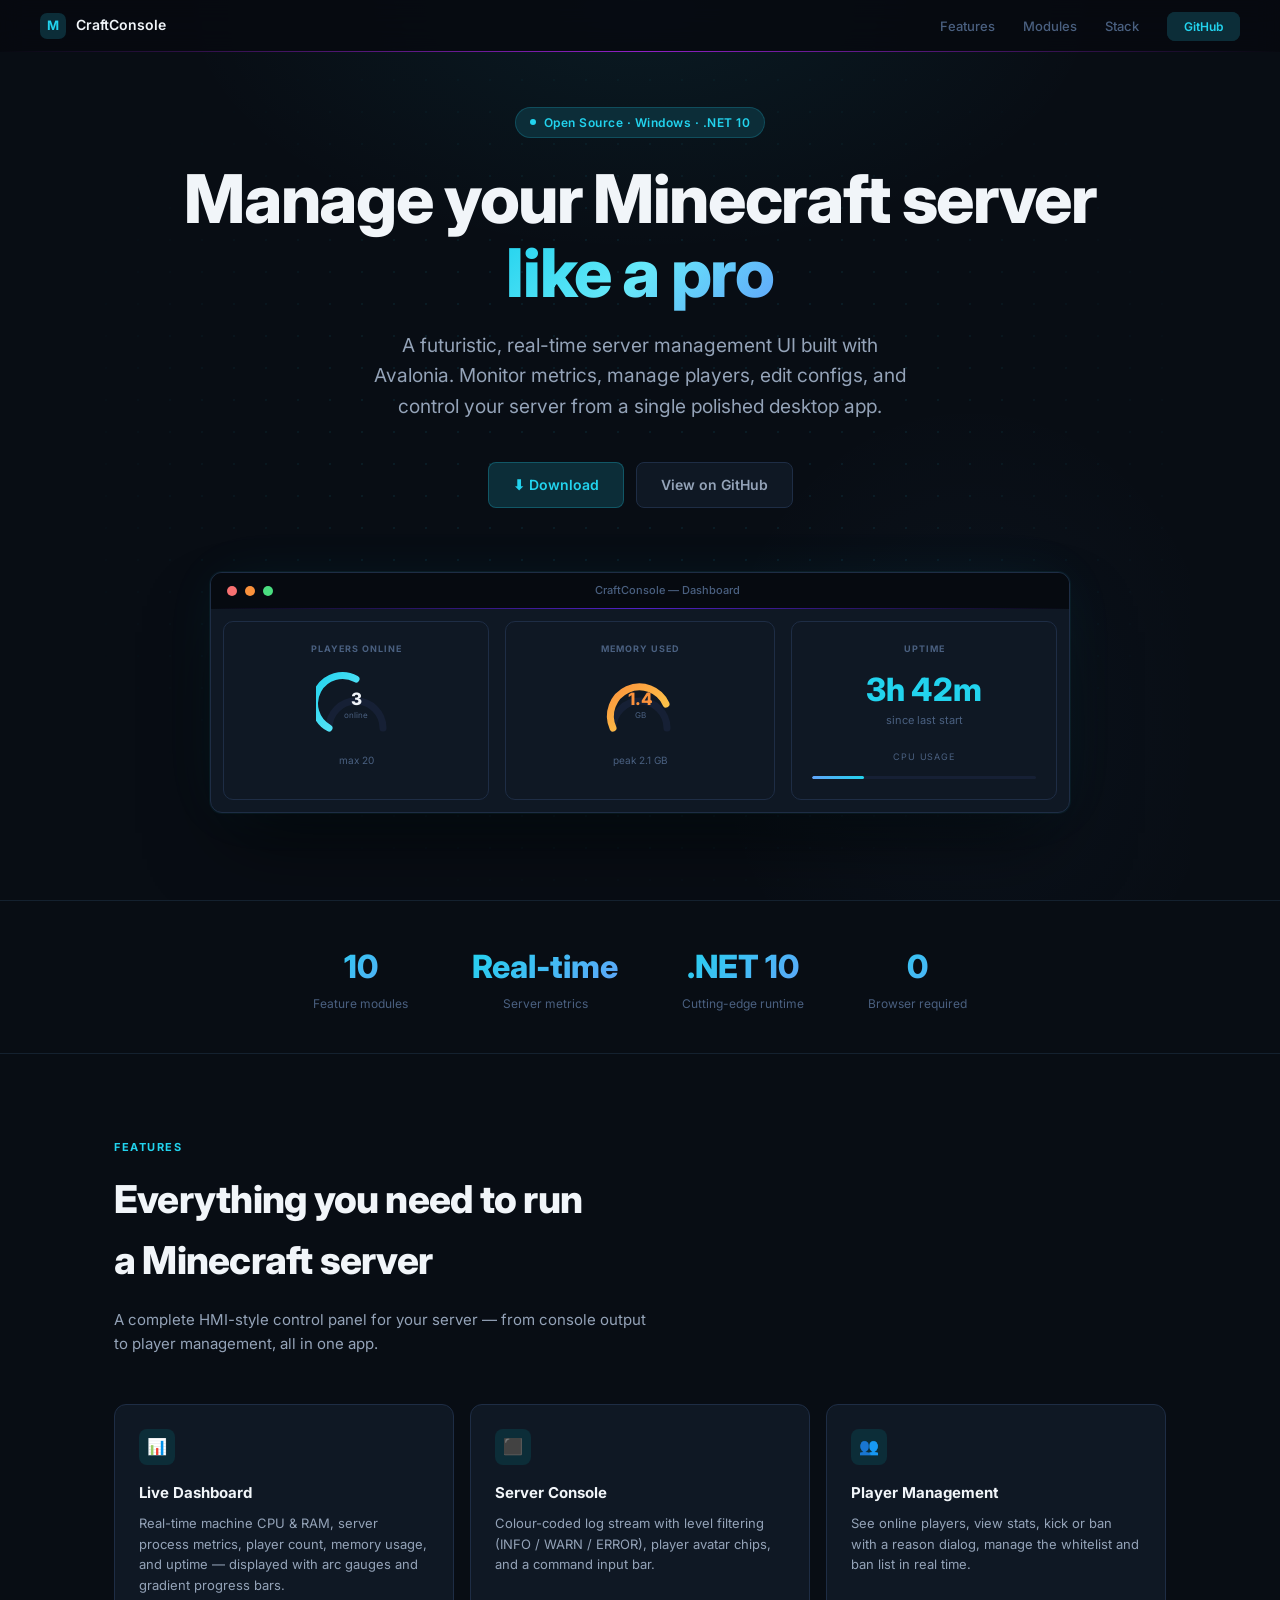
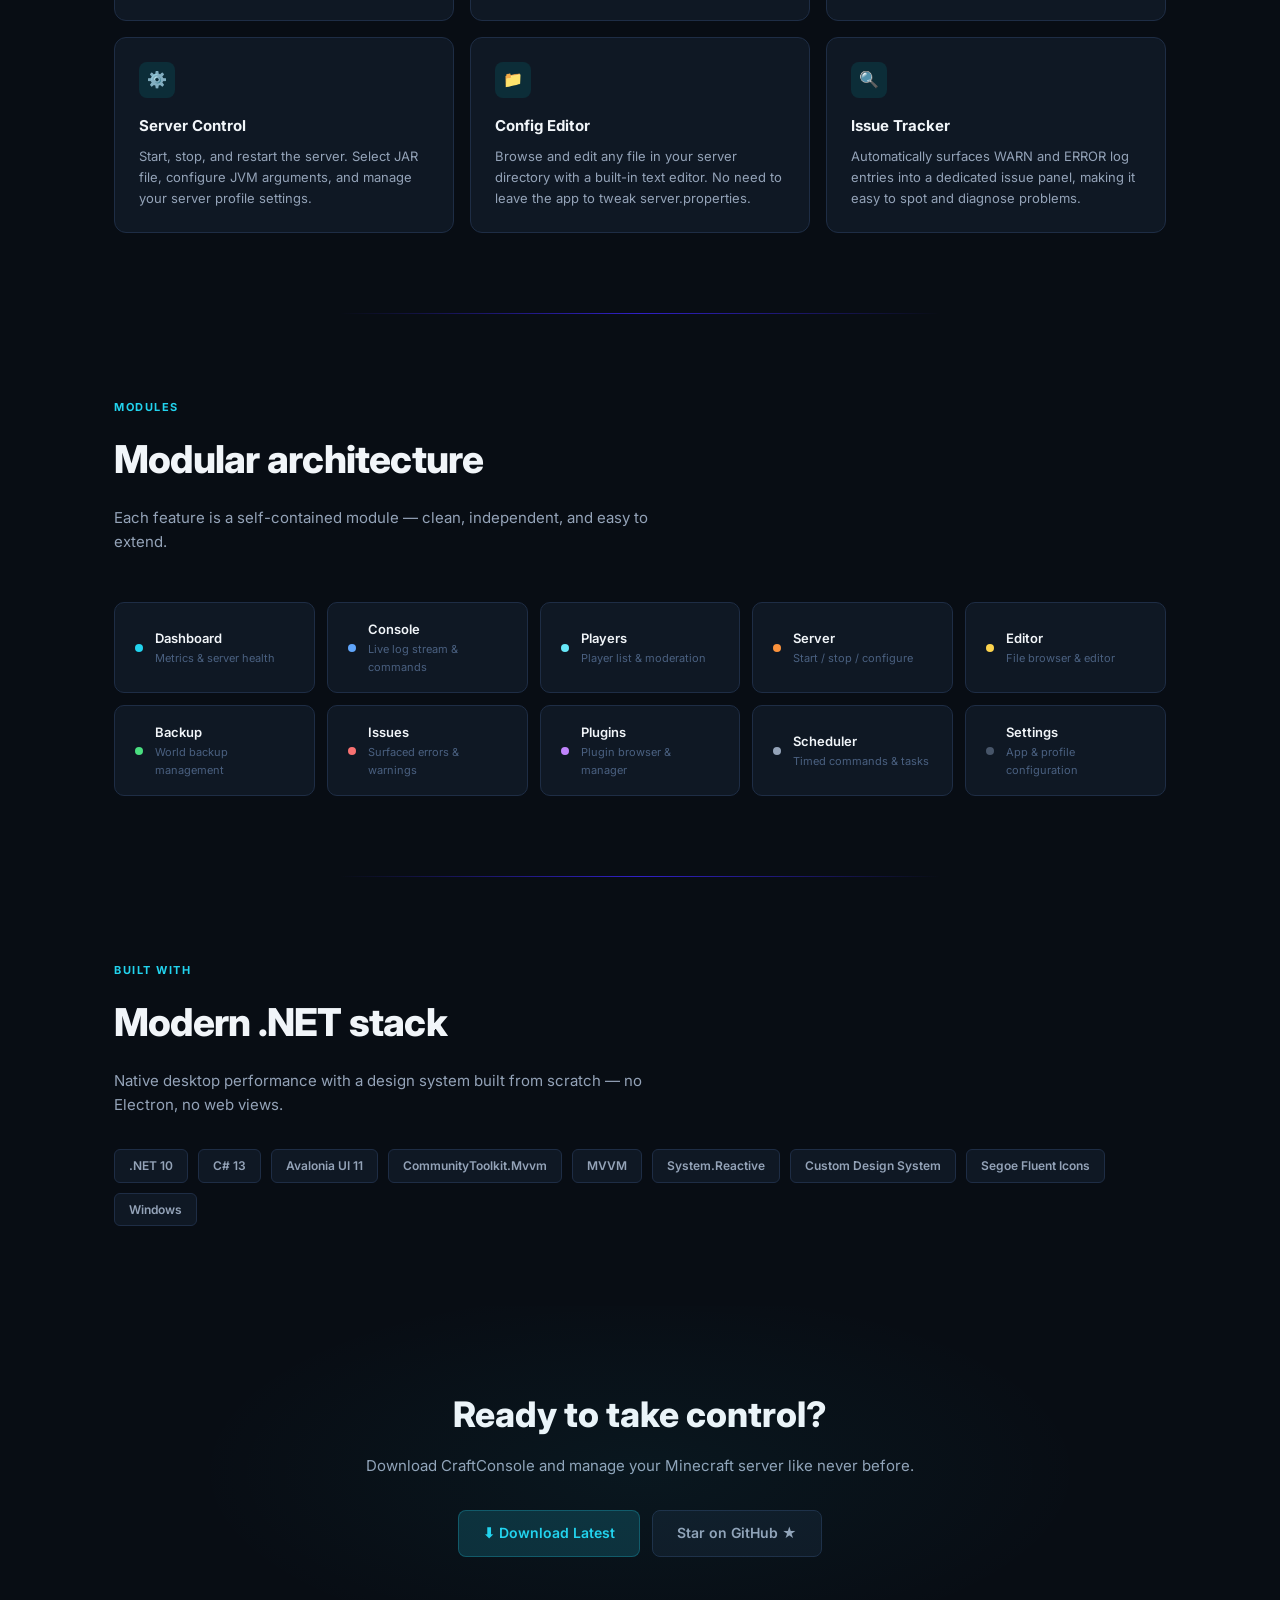
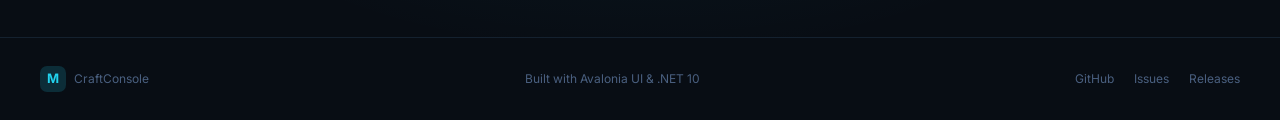
==== docs/index.html @ abeb6ab4 "feat: add GitHub Pages landing site Dark navy/cyan landing page matching the app's design system. In" ====
<!DOCTYPE html>
<html lang="en">
<head>
  <meta charset="UTF-8"/>
  <meta name="viewport" content="width=device-width, initial-scale=1.0"/>
  <title>CraftConsole — Minecraft Server Management</title>
  <link rel="preconnect" href="https://fonts.googleapis.com"/>
  <link rel="preconnect" href="https://fonts.gstatic.com" crossorigin/>
  <link href="https://fonts.googleapis.com/css2?family=Inter:wght@300;400;500;600;700;800&display=swap" rel="stylesheet"/>
  <style>
    *, *::before, *::after { box-sizing: border-box; margin: 0; padding: 0; }

    :root {
      --bg:           #080D14;
      --surface:      #0F1824;
      --surface-alt:  #162035;
      --border:       #1E2D45;
      --separator:    #14212F;
      --accent:       #22D3EE;
      --accent-dim:   #0C2D38;
      --accent-hover: #67E8F9;
      --text-primary: #F1F5F9;
      --text-secondary: #94A3B8;
      --text-muted:   #4A6080;
      --danger:       #F87171;
      --warn:         #FB923C;
      --info:         #60A5FA;
    }

    html { scroll-behavior: smooth; }

    body {
      background: var(--bg);
      color: var(--text-primary);
      font-family: 'Inter', 'Segoe UI', sans-serif;
      font-size: 15px;
      line-height: 1.6;
      overflow-x: hidden;
    }

    /* ── Scrollbar ── */
    ::-webkit-scrollbar { width: 4px; }
    ::-webkit-scrollbar-track { background: transparent; }
    ::-webkit-scrollbar-thumb { background: var(--text-muted); border-radius: 2px; }

    /* ── Nav ── */
    nav {
      position: fixed; top: 0; left: 0; right: 0; z-index: 100;
      height: 52px;
      background: rgba(6,10,16,0.85);
      backdrop-filter: blur(12px);
      border-bottom: 1px solid transparent;
      border-image: linear-gradient(90deg, transparent, #9922D3EE 50%, transparent) 1;
      display: flex; align-items: center; justify-content: space-between;
      padding: 0 40px;
    }
    .nav-brand {
      display: flex; align-items: center; gap: 10px;
      text-decoration: none;
    }
    .nav-icon {
      width: 26px; height: 26px; border-radius: 7px;
      background: var(--accent-dim);
      display: flex; align-items: center; justify-content: center;
      font-size: 13px; font-weight: 700;
      color: var(--accent);
    }
    .nav-title {
      font-size: 14px; font-weight: 600;
      color: var(--text-primary);
    }
    .nav-links {
      display: flex; gap: 28px; list-style: none;
    }
    .nav-links a {
      color: var(--text-muted);
      text-decoration: none;
      font-size: 13px; font-weight: 500;
      transition: color .15s;
    }
    .nav-links a:hover { color: var(--text-secondary); }
    .nav-cta {
      background: var(--accent-dim);
      color: var(--accent) !important;
      border: 1px solid var(--accent-dim);
      padding: 6px 16px;
      border-radius: 8px;
      font-size: 12px !important;
      font-weight: 600 !important;
      transition: background .15s, box-shadow .15s !important;
    }
    .nav-cta:hover {
      background: var(--accent) !important;
      color: var(--bg) !important;
      box-shadow: 0 0 18px 3px rgba(34,211,238,.3);
    }

    /* ── Hero ── */
    .hero {
      min-height: 100vh;
      display: flex; flex-direction: column;
      align-items: center; justify-content: center;
      text-align: center;
      padding: 100px 24px 80px;
      position: relative;
      overflow: hidden;
    }
    .hero::before {
      content: '';
      position: absolute; inset: 0;
      background:
        radial-gradient(ellipse 60% 40% at 50% 0%, rgba(34,211,238,.07) 0%, transparent 70%),
        radial-gradient(ellipse 40% 60% at 80% 80%, rgba(96,165,250,.04) 0%, transparent 60%);
      pointer-events: none;
    }
    /* Grid dot texture */
    .hero::after {
      content: '';
      position: absolute; inset: 0;
      background-image: radial-gradient(rgba(34,211,238,.08) 1px, transparent 1px);
      background-size: 32px 32px;
      mask-image: radial-gradient(ellipse 80% 80% at 50% 50%, black 30%, transparent 70%);
      pointer-events: none;
    }
    .hero-badge {
      display: inline-flex; align-items: center; gap: 8px;
      background: var(--accent-dim);
      border: 1px solid rgba(34,211,238,.2);
      border-radius: 20px;
      padding: 5px 14px;
      font-size: 12px; font-weight: 600;
      color: var(--accent);
      letter-spacing: .5px;
      margin-bottom: 24px;
      position: relative; z-index: 1;
    }
    .hero-badge-dot {
      width: 6px; height: 6px; border-radius: 50%;
      background: var(--accent);
      animation: pulse 1.8s ease-in-out infinite alternate;
    }
    @keyframes pulse { from { opacity: 1; } to { opacity: .25; } }

    .hero h1 {
      font-size: clamp(2.4rem, 6vw, 4.2rem);
      font-weight: 800;
      line-height: 1.1;
      letter-spacing: -.02em;
      margin-bottom: 20px;
      position: relative; z-index: 1;
    }
    .hero h1 span {
      background: linear-gradient(135deg, #22D3EE 0%, #67E8F9 50%, #60A5FA 100%);
      -webkit-background-clip: text;
      -webkit-text-fill-color: transparent;
      background-clip: text;
    }
    .hero-sub {
      font-size: clamp(1rem, 2vw, 1.2rem);
      color: var(--text-secondary);
      max-width: 560px;
      margin-bottom: 40px;
      position: relative; z-index: 1;
    }
    .hero-actions {
      display: flex; gap: 12px; flex-wrap: wrap; justify-content: center;
      position: relative; z-index: 1;
    }
    .btn {
      display: inline-flex; align-items: center; gap: 8px;
      padding: 11px 24px;
      border-radius: 8px;
      font-size: 14px; font-weight: 600;
      text-decoration: none;
      transition: all .15s;
      cursor: pointer;
    }
    .btn-primary {
      background: var(--accent-dim);
      color: var(--accent);
      border: 1px solid rgba(34,211,238,.25);
    }
    .btn-primary:hover {
      background: var(--accent);
      color: var(--bg);
      box-shadow: 0 0 24px 4px rgba(34,211,238,.35);
    }
    .btn-secondary {
      background: var(--surface);
      color: var(--text-secondary);
      border: 1px solid var(--border);
    }
    .btn-secondary:hover {
      border-color: var(--text-muted);
      color: var(--text-primary);
    }

    /* ── App preview window ── */
    .hero-preview {
      margin-top: 64px;
      position: relative; z-index: 1;
      width: 100%; max-width: 860px;
    }
    .preview-chrome {
      background: var(--surface);
      border: 1px solid var(--border);
      border-radius: 12px;
      overflow: hidden;
      box-shadow:
        0 0 0 1px rgba(34,211,238,.06),
        0 40px 80px -20px rgba(0,0,0,.6),
        0 0 60px -10px rgba(34,211,238,.08);
    }
    .preview-titlebar {
      height: 36px;
      background: #060A10;
      border-bottom: 1px solid transparent;
      border-image: linear-gradient(90deg, transparent, #5522D3EE 50%, transparent) 1;
      display: flex; align-items: center;
      padding: 0 16px;
      gap: 8px;
    }
    .preview-dot {
      width: 10px; height: 10px; border-radius: 50%;
    }
    .preview-titlebar-label {
      margin-left: auto; margin-right: auto;
      font-size: 11px; color: var(--text-muted); font-weight: 500;
    }
    .preview-body {
      display: grid;
      grid-template-columns: 1fr 1fr 1fr;
      gap: 0;
    }
    .preview-card {
      background: var(--surface);
      border: 1px solid var(--border);
      border-radius: 10px;
      padding: 20px;
      margin: 12px 8px;
    }
    .preview-card:first-child { margin-left: 12px; }
    .preview-card:last-child  { margin-right: 12px; }
    .preview-card-label {
      font-size: 9px; font-weight: 700;
      color: var(--text-muted);
      letter-spacing: 1px;
      text-transform: uppercase;
      margin-bottom: 10px;
    }
    .preview-value {
      font-size: 28px; font-weight: 800;
      color: var(--accent);
      line-height: 1;
    }
    .preview-value span { font-size: 13px; color: var(--text-muted); font-weight: 400; }
    .preview-bar-track {
      height: 3px; background: var(--surface-alt);
      border-radius: 2px; margin-top: 12px; overflow: hidden;
    }
    .preview-bar-fill {
      height: 100%; border-radius: 2px;
    }

    /* Arc gauge mock */
    .arc-mock {
      width: 80px; height: 80px;
      margin: 8px auto 0;
      position: relative;
    }
    .arc-mock svg { width: 100%; height: 100%; }
    .arc-center {
      position: absolute; inset: 0;
      display: flex; flex-direction: column;
      align-items: center; justify-content: center;
    }
    .arc-val { font-size: 17px; font-weight: 800; color: var(--text-primary); line-height: 1; }
    .arc-unit { font-size: 8px; color: var(--text-muted); margin-top: 1px; }

    /* ── Stats bar ── */
    .stats-bar {
      display: flex; justify-content: center; gap: 64px;
      flex-wrap: wrap;
      padding: 40px 24px;
      border-top: 1px solid var(--separator);
      border-bottom: 1px solid var(--separator);
    }
    .stat-item { text-align: center; }
    .stat-number {
      font-size: 2rem; font-weight: 800;
      background: linear-gradient(135deg, #22D3EE, #60A5FA);
      -webkit-background-clip: text;
      -webkit-text-fill-color: transparent;
      background-clip: text;
    }
    .stat-label { font-size: 12px; color: var(--text-muted); margin-top: 2px; }

    /* ── Section ── */
    section { padding: 80px 24px; max-width: 1100px; margin: 0 auto; }
    .section-tag {
      display: inline-block;
      font-size: 11px; font-weight: 700;
      color: var(--accent);
      letter-spacing: 1.5px;
      text-transform: uppercase;
      margin-bottom: 12px;
    }
    .section-title {
      font-size: clamp(1.6rem, 3vw, 2.4rem);
      font-weight: 800;
      letter-spacing: -.02em;
      margin-bottom: 16px;
    }
    .section-sub {
      color: var(--text-secondary);
      max-width: 540px;
      font-size: 15px;
    }

    /* ── Feature grid ── */
    .feature-grid {
      display: grid;
      grid-template-columns: repeat(auto-fit, minmax(280px, 1fr));
      gap: 16px;
      margin-top: 48px;
    }
    .feature-card {
      background: var(--surface);
      border: 1px solid var(--border);
      border-radius: 12px;
      padding: 24px;
      transition: border-color .2s, box-shadow .2s;
    }
    .feature-card:hover {
      border-color: var(--accent-dim);
      box-shadow: 0 0 18px 3px rgba(34,211,238,.12);
    }
    .feature-icon {
      width: 36px; height: 36px; border-radius: 8px;
      background: var(--accent-dim);
      display: flex; align-items: center; justify-content: center;
      font-size: 16px;
      margin-bottom: 16px;
    }
    .feature-title {
      font-size: 15px; font-weight: 700;
      margin-bottom: 8px;
    }
    .feature-desc {
      font-size: 13px;
      color: var(--text-secondary);
      line-height: 1.6;
    }

    /* ── Module list ── */
    .module-grid {
      display: grid;
      grid-template-columns: repeat(auto-fit, minmax(200px, 1fr));
      gap: 12px;
      margin-top: 48px;
    }
    .module-item {
      background: var(--surface);
      border: 1px solid var(--border);
      border-radius: 10px;
      padding: 16px 20px;
      display: flex; align-items: center; gap: 12px;
      transition: border-color .2s;
    }
    .module-item:hover { border-color: rgba(34,211,238,.2); }
    .module-dot {
      width: 8px; height: 8px; border-radius: 50%;
      background: var(--accent); flex-shrink: 0;
    }
    .module-name { font-size: 13px; font-weight: 600; }
    .module-desc { font-size: 11px; color: var(--text-muted); margin-top: 1px; }

    /* ── Tech stack ── */
    .tech-row {
      display: flex; flex-wrap: wrap; gap: 10px;
      margin-top: 32px;
    }
    .tech-badge {
      background: var(--surface);
      border: 1px solid var(--border);
      border-radius: 6px;
      padding: 6px 14px;
      font-size: 12px; font-weight: 600;
      color: var(--text-secondary);
    }

    /* ── CTA section ── */
    .cta-section {
      text-align: center;
      padding: 80px 24px;
      position: relative; overflow: hidden;
    }
    .cta-section::before {
      content: '';
      position: absolute; inset: 0;
      background: radial-gradient(ellipse 50% 80% at 50% 50%, rgba(34,211,238,.05) 0%, transparent 70%);
      pointer-events: none;
    }
    .cta-section h2 {
      font-size: clamp(1.6rem, 3vw, 2.2rem);
      font-weight: 800;
      margin-bottom: 12px;
    }
    .cta-section p {
      color: var(--text-secondary);
      margin-bottom: 32px;
      font-size: 15px;
    }

    /* ── Footer ── */
    footer {
      border-top: 1px solid var(--separator);
      padding: 28px 40px;
      display: flex; align-items: center; justify-content: space-between;
      flex-wrap: wrap; gap: 16px;
    }
    .footer-brand { display: flex; align-items: center; gap: 8px; }
    .footer-copy { font-size: 12px; color: var(--text-muted); }
    .footer-links { display: flex; gap: 20px; }
    .footer-links a { font-size: 12px; color: var(--text-muted); text-decoration: none; transition: color .15s; }
    .footer-links a:hover { color: var(--text-secondary); }

    /* ── Divider ── */
    .gradient-divider {
      height: 1px;
      background: linear-gradient(90deg, transparent, #3322D3EE 50%, transparent);
      margin: 0 auto;
      max-width: 600px;
    }

    @media (max-width: 640px) {
      nav { padding: 0 20px; }
      .nav-links { display: none; }
      .preview-body { grid-template-columns: 1fr; }
      .stats-bar { gap: 32px; }
      footer { flex-direction: column; text-align: center; }
    }
  </style>
</head>
<body>

<!-- ── Nav ── -->
<nav>
  <a href="#" class="nav-brand">
    <div class="nav-icon">M</div>
    <span class="nav-title">CraftConsole</span>
  </a>
  <ul class="nav-links">
    <li><a href="#features">Features</a></li>
    <li><a href="#modules">Modules</a></li>
    <li><a href="#stack">Stack</a></li>
    <li><a href="https://github.com/HexEditHD/CraftConsole" class="nav-cta">GitHub</a></li>
  </ul>
</nav>

<!-- ── Hero ── -->
<section class="hero">
  <div class="hero-badge">
    <div class="hero-badge-dot"></div>
    Open Source · Windows · .NET 10
  </div>

  <h1>Manage your Minecraft server<br/><span>like a pro</span></h1>
  <p class="hero-sub">
    A futuristic, real-time server management UI built with Avalonia. Monitor metrics,
    manage players, edit configs, and control your server from a single polished desktop app.
  </p>

  <div class="hero-actions">
    <a href="https://github.com/HexEditHD/CraftConsole/releases" class="btn btn-primary">
      ⬇ Download
    </a>
    <a href="https://github.com/HexEditHD/CraftConsole" class="btn btn-secondary">
      View on GitHub
    </a>
  </div>

  <!-- App window mock -->
  <div class="hero-preview">
    <div class="preview-chrome">
      <div class="preview-titlebar">
        <div class="preview-dot" style="background:#F87171"></div>
        <div class="preview-dot" style="background:#FB923C"></div>
        <div class="preview-dot" style="background:#4ADE80"></div>
        <span class="preview-titlebar-label">CraftConsole — Dashboard</span>
      </div>
      <div class="preview-body">

        <!-- Players arc gauge mock -->
        <div class="preview-card">
          <div class="preview-card-label">Players Online</div>
          <div class="arc-mock">
            <svg viewBox="0 0 80 80">
              <!-- track -->
              <path d="M 13 62 A 27 27 0 1 1 67 62" fill="none" stroke="#162035" stroke-width="7" stroke-linecap="round"/>
              <!-- fill ~40% -->
              <path d="M 13 62 A 27 27 0 0 1 40 13" fill="none" stroke="url(#cyanGrad)" stroke-width="7" stroke-linecap="round"/>
              <defs>
                <linearGradient id="cyanGrad" x1="0" y1="0" x2="1" y2="1">
                  <stop offset="0" stop-color="#22D3EE"/>
                  <stop offset="1" stop-color="#67E8F9"/>
                </linearGradient>
              </defs>
            </svg>
            <div class="arc-center">
              <div class="arc-val">3</div>
              <div class="arc-unit">online</div>
            </div>
          </div>
          <div style="font-size:10px;color:var(--text-muted);text-align:center;margin-top:6px">max 20</div>
        </div>

        <!-- Memory arc gauge mock -->
        <div class="preview-card">
          <div class="preview-card-label">Memory Used</div>
          <div class="arc-mock">
            <svg viewBox="0 0 80 80">
              <path d="M 13 62 A 27 27 0 1 1 67 62" fill="none" stroke="#162035" stroke-width="7" stroke-linecap="round"/>
              <!-- fill ~65% -->
              <path d="M 13 62 A 27 27 0 1 1 66 38" fill="none" stroke="url(#orangeGrad)" stroke-width="7" stroke-linecap="round"/>
              <defs>
                <linearGradient id="orangeGrad" x1="0" y1="0" x2="1" y2="1">
                  <stop offset="0" stop-color="#FB923C"/>
                  <stop offset="1" stop-color="#FCD34D"/>
                </linearGradient>
              </defs>
            </svg>
            <div class="arc-center">
              <div class="arc-val" style="color:#FB923C">1.4</div>
              <div class="arc-unit">GB</div>
            </div>
          </div>
          <div style="font-size:10px;color:var(--text-muted);text-align:center;margin-top:6px">peak 2.1 GB</div>
        </div>

        <!-- Uptime card -->
        <div class="preview-card">
          <div class="preview-card-label">Uptime</div>
          <div class="preview-value" style="margin-top:18px;font-size:32px">3h 42m</div>
          <div style="font-size:11px;color:var(--text-muted);margin-top:6px">since last start</div>
          <div style="margin-top:20px">
            <div style="font-size:9px;color:var(--text-muted);letter-spacing:.8px;margin-bottom:4px">CPU USAGE</div>
            <div class="preview-bar-track">
              <div class="preview-bar-fill" style="width:23%;background:linear-gradient(90deg,#60A5FA,#22D3EE)"></div>
            </div>
          </div>
        </div>

      </div>
    </div>
  </div>
</section>

<!-- ── Stats ── -->
<div class="stats-bar">
  <div class="stat-item">
    <div class="stat-number">10</div>
    <div class="stat-label">Feature modules</div>
  </div>
  <div class="stat-item">
    <div class="stat-number">Real-time</div>
    <div class="stat-label">Server metrics</div>
  </div>
  <div class="stat-item">
    <div class="stat-number">.NET 10</div>
    <div class="stat-label">Cutting-edge runtime</div>
  </div>
  <div class="stat-item">
    <div class="stat-number">0</div>
    <div class="stat-label">Browser required</div>
  </div>
</div>

<!-- ── Features ── -->
<section id="features">
  <div class="section-tag">Features</div>
  <h2 class="section-title">Everything you need to run<br/>a Minecraft server</h2>
  <p class="section-sub">A complete HMI-style control panel for your server — from console output to player management, all in one app.</p>

  <div class="feature-grid">
    <div class="feature-card">
      <div class="feature-icon">📊</div>
      <div class="feature-title">Live Dashboard</div>
      <div class="feature-desc">Real-time machine CPU &amp; RAM, server process metrics, player count, memory usage, and uptime — displayed with arc gauges and gradient progress bars.</div>
    </div>
    <div class="feature-card">
      <div class="feature-icon">⬛</div>
      <div class="feature-title">Server Console</div>
      <div class="feature-desc">Colour-coded log stream with level filtering (INFO / WARN / ERROR), player avatar chips, and a command input bar.</div>
    </div>
    <div class="feature-card">
      <div class="feature-icon">👥</div>
      <div class="feature-title">Player Management</div>
      <div class="feature-desc">See online players, view stats, kick or ban with a reason dialog, manage the whitelist and ban list in real time.</div>
    </div>
    <div class="feature-card">
      <div class="feature-icon">⚙️</div>
      <div class="feature-title">Server Control</div>
      <div class="feature-desc">Start, stop, and restart the server. Select JAR file, configure JVM arguments, and manage your server profile settings.</div>
    </div>
    <div class="feature-card">
      <div class="feature-icon">📁</div>
      <div class="feature-title">Config Editor</div>
      <div class="feature-desc">Browse and edit any file in your server directory with a built-in text editor. No need to leave the app to tweak server.properties.</div>
    </div>
    <div class="feature-card">
      <div class="feature-icon">🔍</div>
      <div class="feature-title">Issue Tracker</div>
      <div class="feature-desc">Automatically surfaces WARN and ERROR log entries into a dedicated issue panel, making it easy to spot and diagnose problems.</div>
    </div>
  </div>
</section>

<div class="gradient-divider"></div>

<!-- ── Modules ── -->
<section id="modules">
  <div class="section-tag">Modules</div>
  <h2 class="section-title">Modular architecture</h2>
  <p class="section-sub">Each feature is a self-contained module — clean, independent, and easy to extend.</p>

  <div class="module-grid">
    <div class="module-item">
      <div class="module-dot"></div>
      <div>
        <div class="module-name">Dashboard</div>
        <div class="module-desc">Metrics &amp; server health</div>
      </div>
    </div>
    <div class="module-item">
      <div class="module-dot" style="background:#60A5FA"></div>
      <div>
        <div class="module-name">Console</div>
        <div class="module-desc">Live log stream &amp; commands</div>
      </div>
    </div>
    <div class="module-item">
      <div class="module-dot" style="background:#67E8F9"></div>
      <div>
        <div class="module-name">Players</div>
        <div class="module-desc">Player list &amp; moderation</div>
      </div>
    </div>
    <div class="module-item">
      <div class="module-dot" style="background:#FB923C"></div>
      <div>
        <div class="module-name">Server</div>
        <div class="module-desc">Start / stop / configure</div>
      </div>
    </div>
    <div class="module-item">
      <div class="module-dot" style="background:#FCD34D"></div>
      <div>
        <div class="module-name">Editor</div>
        <div class="module-desc">File browser &amp; editor</div>
      </div>
    </div>
    <div class="module-item">
      <div class="module-dot" style="background:#4ADE80"></div>
      <div>
        <div class="module-name">Backup</div>
        <div class="module-desc">World backup management</div>
      </div>
    </div>
    <div class="module-item">
      <div class="module-dot" style="background:#F87171"></div>
      <div>
        <div class="module-name">Issues</div>
        <div class="module-desc">Surfaced errors &amp; warnings</div>
      </div>
    </div>
    <div class="module-item">
      <div class="module-dot" style="background:#C084FC"></div>
      <div>
        <div class="module-name">Plugins</div>
        <div class="module-desc">Plugin browser &amp; manager</div>
      </div>
    </div>
    <div class="module-item">
      <div class="module-dot" style="background:#94A3B8"></div>
      <div>
        <div class="module-name">Scheduler</div>
        <div class="module-desc">Timed commands &amp; tasks</div>
      </div>
    </div>
    <div class="module-item">
      <div class="module-dot" style="background:#475569"></div>
      <div>
        <div class="module-name">Settings</div>
        <div class="module-desc">App &amp; profile configuration</div>
      </div>
    </div>
  </div>
</section>

<div class="gradient-divider"></div>

<!-- ── Tech Stack ── -->
<section id="stack">
  <div class="section-tag">Built with</div>
  <h2 class="section-title">Modern .NET stack</h2>
  <p class="section-sub">Native desktop performance with a design system built from scratch — no Electron, no web views.</p>

  <div class="tech-row">
    <div class="tech-badge">.NET 10</div>
    <div class="tech-badge">C# 13</div>
    <div class="tech-badge">Avalonia UI 11</div>
    <div class="tech-badge">CommunityToolkit.Mvvm</div>
    <div class="tech-badge">MVVM</div>
    <div class="tech-badge">System.Reactive</div>
    <div class="tech-badge">Custom Design System</div>
    <div class="tech-badge">Segoe Fluent Icons</div>
    <div class="tech-badge">Windows</div>
  </div>
</section>

<!-- ── CTA ── -->
<div class="cta-section">
  <h2>Ready to take control?</h2>
  <p>Download CraftConsole and manage your Minecraft server like never before.</p>
  <div style="display:flex;gap:12px;justify-content:center;flex-wrap:wrap">
    <a href="https://github.com/HexEditHD/CraftConsole/releases" class="btn btn-primary">⬇ Download Latest</a>
    <a href="https://github.com/HexEditHD/CraftConsole" class="btn btn-secondary">Star on GitHub ★</a>
  </div>
</div>

<!-- ── Footer ── -->
<footer>
  <div class="footer-brand">
    <div class="nav-icon">M</div>
    <span class="footer-copy">CraftConsole</span>
  </div>
  <span class="footer-copy">Built with Avalonia UI &amp; .NET 10</span>
  <div class="footer-links">
    <a href="https://github.com/HexEditHD/CraftConsole">GitHub</a>
    <a href="https://github.com/HexEditHD/CraftConsole/issues">Issues</a>
    <a href="https://github.com/HexEditHD/CraftConsole/releases">Releases</a>
  </div>
</footer>

</body>
</html>
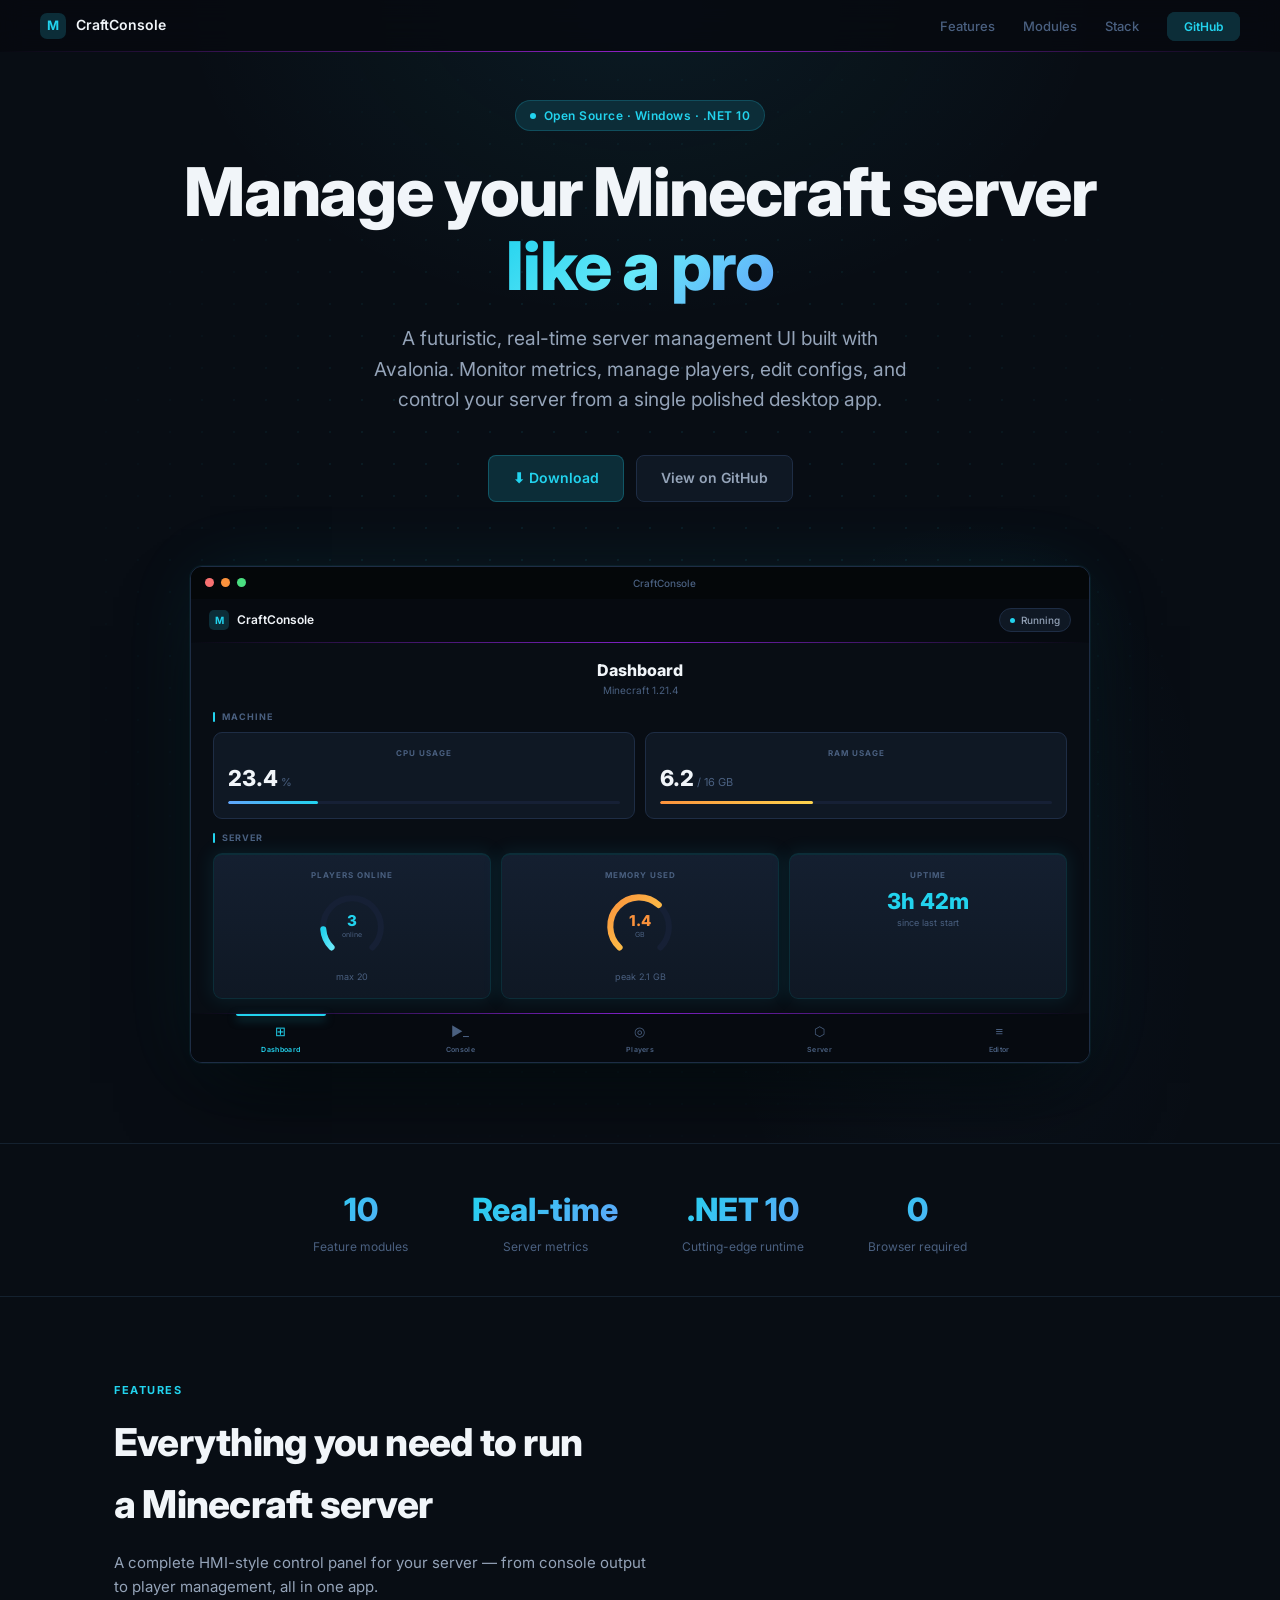
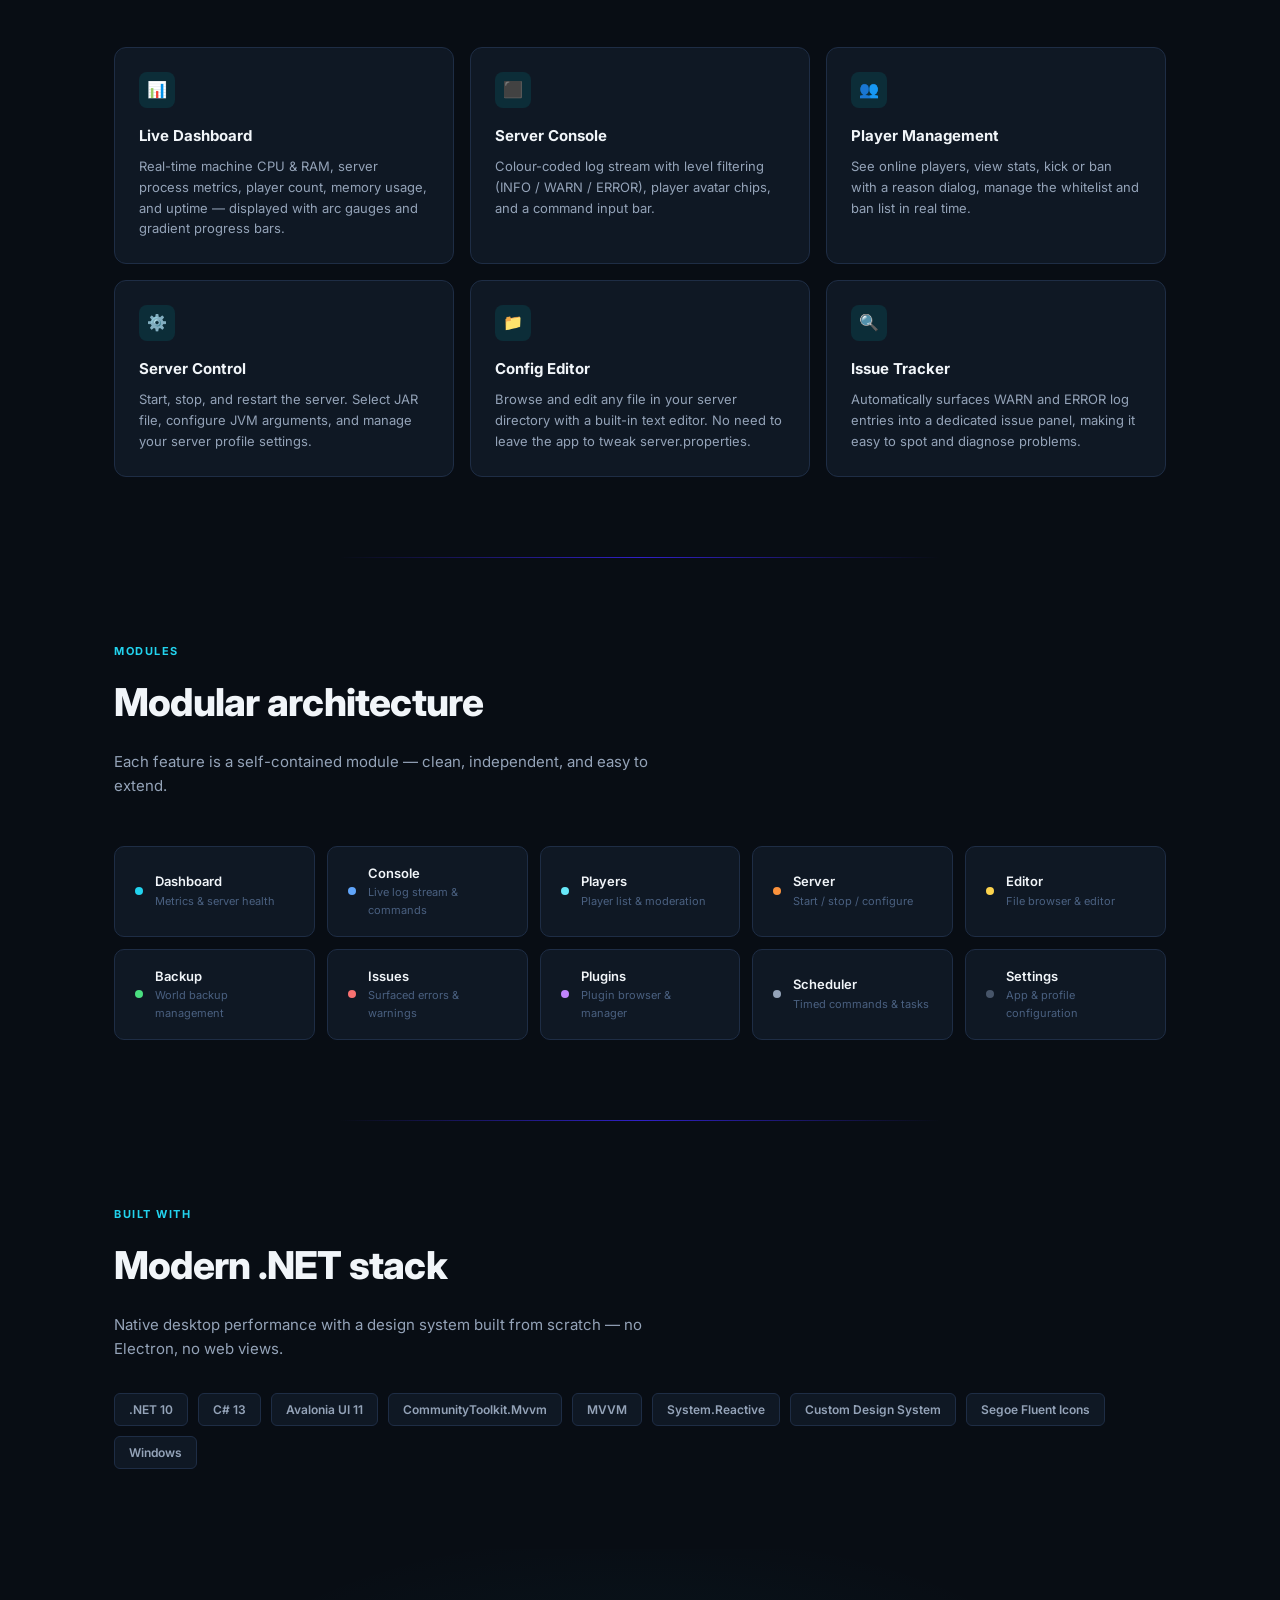
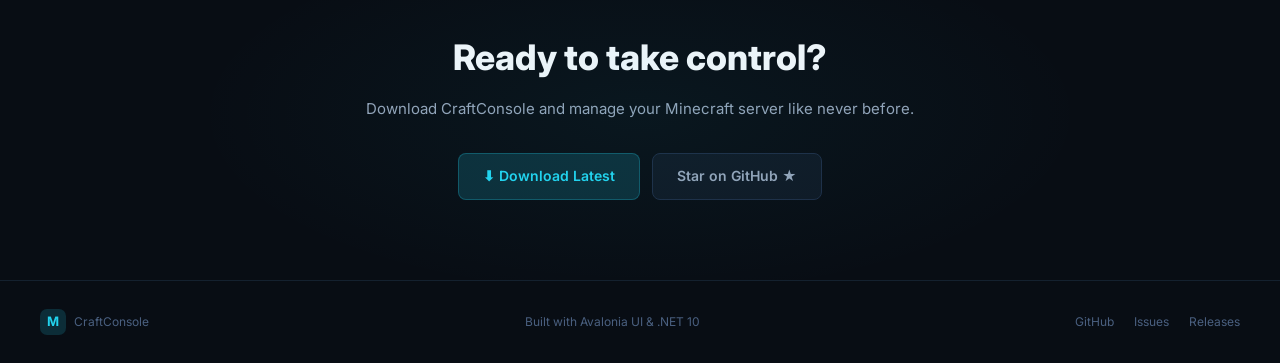
==== commit 1d082cc7: "fix: redesign GitHub Pages app preview mock Replace sparse 3-card preview with a faithful full-layou" ====
--- a/docs/index.html
+++ b/docs/index.html
@@ -199,83 +199,130 @@
     .hero-preview {
       margin-top: 64px;
       position: relative; z-index: 1;
-      width: 100%; max-width: 860px;
+      width: 100%; max-width: 900px;
     }
     .preview-chrome {
-      background: var(--surface);
       border: 1px solid var(--border);
       border-radius: 12px;
       overflow: hidden;
       box-shadow:
         0 0 0 1px rgba(34,211,238,.06),
-        0 40px 80px -20px rgba(0,0,0,.6),
-        0 0 60px -10px rgba(34,211,238,.08);
-    }
-    .preview-titlebar {
-      height: 36px;
-      background: #060A10;
+        0 40px 80px -20px rgba(0,0,0,.7),
+        0 0 80px -10px rgba(34,211,238,.1);
+      font-size: 12px;
+    }
+    /* OS titlebar */
+    .pw-titlebar {
+      height: 32px; background: #040709;
+      display: flex; align-items: center; padding: 0 14px; gap: 7px;
+    }
+    .pw-dot { width: 9px; height: 9px; border-radius: 50%; }
+    .pw-title {
+      margin: 0 auto;
+      font-size: 10px; color: var(--text-muted); font-weight: 500;
+    }
+    /* App header */
+    .pw-header {
+      height: 44px; background: #060A10;
       border-bottom: 1px solid transparent;
-      border-image: linear-gradient(90deg, transparent, #5522D3EE 50%, transparent) 1;
-      display: flex; align-items: center;
-      padding: 0 16px;
-      gap: 8px;
-    }
-    .preview-dot {
-      width: 10px; height: 10px; border-radius: 50%;
-    }
-    .preview-titlebar-label {
-      margin-left: auto; margin-right: auto;
-      font-size: 11px; color: var(--text-muted); font-weight: 500;
-    }
-    .preview-body {
-      display: grid;
-      grid-template-columns: 1fr 1fr 1fr;
-      gap: 0;
-    }
-    .preview-card {
+      border-image: linear-gradient(90deg, transparent, #8822D3EE 50%, transparent) 1;
+      display: flex; align-items: center; justify-content: space-between;
+      padding: 0 18px;
+    }
+    .pw-brand { display: flex; align-items: center; gap: 8px; }
+    .pw-brand-icon {
+      width: 20px; height: 20px; border-radius: 5px;
+      background: var(--accent-dim);
+      display: flex; align-items: center; justify-content: center;
+      font-size: 10px; font-weight: 700; color: var(--accent);
+    }
+    .pw-brand-name { font-size: 12px; font-weight: 600; color: var(--text-primary); }
+    .pw-chip {
+      display: flex; align-items: center; gap: 6px;
+      background: var(--surface); border: 1px solid var(--border);
+      border-radius: 20px; padding: 3px 10px;
+    }
+    .pw-chip-dot {
+      width: 5px; height: 5px; border-radius: 50%;
+      background: var(--accent);
+      animation: pulse 1.8s ease-in-out infinite alternate;
+    }
+    .pw-chip-label { font-size: 10px; color: var(--text-secondary); font-weight: 500; }
+    /* Page area */
+    .pw-page {
+      background: var(--bg);
+      padding: 18px 22px 14px;
+    }
+    /* Section accent bar */
+    .pw-section {
+      display: flex; align-items: center; gap: 7px;
+      margin: 12px 0 8px;
+    }
+    .pw-section-bar {
+      width: 2px; height: 10px; border-radius: 1px;
+      background: var(--accent);
+    }
+    .pw-section-label {
+      font-size: 9px; font-weight: 700;
+      color: var(--text-muted); letter-spacing: 1px;
+    }
+    /* Metric cards */
+    .pw-cards2 { display: grid; grid-template-columns: 1fr 1fr; gap: 10px; }
+    .pw-cards3 { display: grid; grid-template-columns: 1fr 1fr 1fr; gap: 10px; }
+    .pw-card {
       background: var(--surface);
       border: 1px solid var(--border);
-      border-radius: 10px;
-      padding: 20px;
-      margin: 12px 8px;
-    }
-    .preview-card:first-child { margin-left: 12px; }
-    .preview-card:last-child  { margin-right: 12px; }
-    .preview-card-label {
-      font-size: 9px; font-weight: 700;
-      color: var(--text-muted);
-      letter-spacing: 1px;
-      text-transform: uppercase;
-      margin-bottom: 10px;
-    }
-    .preview-value {
-      font-size: 28px; font-weight: 800;
-      color: var(--accent);
-      line-height: 1;
-    }
-    .preview-value span { font-size: 13px; color: var(--text-muted); font-weight: 400; }
-    .preview-bar-track {
+      border-radius: 9px; padding: 14px;
+    }
+    .pw-card-glass {
+      background: linear-gradient(180deg, #141F30 0%, #0F1824 100%);
+      border: 1px solid var(--accent-dim);
+      border-top: 2px solid var(--accent-dim);
+      border-radius: 9px; padding: 14px;
+      box-shadow: 0 0 18px 3px rgba(34,211,238,.08);
+    }
+    .pw-metric-label {
+      font-size: 8px; font-weight: 700; letter-spacing: 1px;
+      color: var(--text-muted); text-transform: uppercase; margin-bottom: 7px;
+    }
+    .pw-metric-row { display: flex; align-items: baseline; gap: 3px; }
+    .pw-metric-val { font-size: 22px; font-weight: 800; color: var(--text-primary); line-height: 1; }
+    .pw-metric-unit { font-size: 11px; color: var(--text-muted); }
+    .pw-bar-track {
       height: 3px; background: var(--surface-alt);
-      border-radius: 2px; margin-top: 12px; overflow: hidden;
-    }
-    .preview-bar-fill {
-      height: 100%; border-radius: 2px;
-    }
-
-    /* Arc gauge mock */
-    .arc-mock {
-      width: 80px; height: 80px;
-      margin: 8px auto 0;
-      position: relative;
-    }
-    .arc-mock svg { width: 100%; height: 100%; }
-    .arc-center {
+      border-radius: 2px; margin-top: 9px; overflow: hidden;
+    }
+    .pw-bar-fill { height: 100%; border-radius: 2px; }
+    /* Arc gauge */
+    .pw-arc { width: 76px; height: 76px; position: relative; margin: 4px auto 0; }
+    .pw-arc svg { width: 100%; height: 100%; }
+    .pw-arc-center {
       position: absolute; inset: 0;
       display: flex; flex-direction: column;
       align-items: center; justify-content: center;
     }
-    .arc-val { font-size: 17px; font-weight: 800; color: var(--text-primary); line-height: 1; }
-    .arc-unit { font-size: 8px; color: var(--text-muted); margin-top: 1px; }
+    .pw-arc-val { font-size: 15px; font-weight: 800; color: var(--text-primary); line-height: 1; }
+    .pw-arc-unit { font-size: 7px; color: var(--text-muted); margin-top: 1px; }
+    /* Bottom nav */
+    .pw-nav {
+      background: #060A10;
+      border-top: 1px solid transparent;
+      border-image: linear-gradient(90deg, transparent, #8822D3EE 50%, transparent) 1;
+      display: flex;
+    }
+    .pw-tab {
+      flex: 1; display: flex; flex-direction: column;
+      align-items: center; padding: 7px 0 7px;
+      gap: 2px; position: relative;
+    }
+    .pw-tab-line {
+      position: absolute; top: 0; left: 25%; right: 25%;
+      height: 2px; border-radius: 0 0 2px 2px;
+      background: var(--accent);
+      box-shadow: 0 3px 10px rgba(34,211,238,.5);
+    }
+    .pw-tab-icon { font-size: 13px; }
+    .pw-tab-label { font-size: 7px; font-weight: 600; letter-spacing: .3px; }
 
     /* ── Stats bar ── */
     .stats-bar {
@@ -436,7 +483,7 @@
     @media (max-width: 640px) {
       nav { padding: 0 20px; }
       .nav-links { display: none; }
-      .preview-body { grid-template-columns: 1fr; }
+      .pw-cards2, .pw-cards3 { grid-template-columns: 1fr; }
       .stats-bar { gap: 32px; }
       footer { flex-direction: column; text-align: center; }
     }
@@ -483,75 +530,157 @@
   <!-- App window mock -->
   <div class="hero-preview">
     <div class="preview-chrome">
-      <div class="preview-titlebar">
-        <div class="preview-dot" style="background:#F87171"></div>
-        <div class="preview-dot" style="background:#FB923C"></div>
-        <div class="preview-dot" style="background:#4ADE80"></div>
-        <span class="preview-titlebar-label">CraftConsole — Dashboard</span>
-      </div>
-      <div class="preview-body">
-
-        <!-- Players arc gauge mock -->
-        <div class="preview-card">
-          <div class="preview-card-label">Players Online</div>
-          <div class="arc-mock">
-            <svg viewBox="0 0 80 80">
-              <!-- track -->
-              <path d="M 13 62 A 27 27 0 1 1 67 62" fill="none" stroke="#162035" stroke-width="7" stroke-linecap="round"/>
-              <!-- fill ~40% -->
-              <path d="M 13 62 A 27 27 0 0 1 40 13" fill="none" stroke="url(#cyanGrad)" stroke-width="7" stroke-linecap="round"/>
-              <defs>
-                <linearGradient id="cyanGrad" x1="0" y1="0" x2="1" y2="1">
-                  <stop offset="0" stop-color="#22D3EE"/>
-                  <stop offset="1" stop-color="#67E8F9"/>
-                </linearGradient>
-              </defs>
-            </svg>
-            <div class="arc-center">
-              <div class="arc-val">3</div>
-              <div class="arc-unit">online</div>
+
+      <!-- OS titlebar -->
+      <div class="pw-titlebar">
+        <div class="pw-dot" style="background:#F87171"></div>
+        <div class="pw-dot" style="background:#FB923C"></div>
+        <div class="pw-dot" style="background:#4ADE80"></div>
+        <span class="pw-title">CraftConsole</span>
+      </div>
+
+      <!-- App header -->
+      <div class="pw-header">
+        <div class="pw-brand">
+          <div class="pw-brand-icon">M</div>
+          <span class="pw-brand-name">CraftConsole</span>
+        </div>
+        <div class="pw-chip">
+          <div class="pw-chip-dot"></div>
+          <span class="pw-chip-label">Running</span>
+        </div>
+      </div>
+
+      <!-- Dashboard page -->
+      <div class="pw-page">
+
+        <!-- Page heading -->
+        <div style="margin-bottom:4px">
+          <div style="font-size:16px;font-weight:800;color:var(--text-primary);line-height:1.2">Dashboard</div>
+          <div style="font-size:10px;color:var(--text-muted);margin-top:2px">Minecraft 1.21.4</div>
+        </div>
+
+        <!-- Machine section -->
+        <div class="pw-section">
+          <div class="pw-section-bar"></div>
+          <span class="pw-section-label">MACHINE</span>
+        </div>
+        <div class="pw-cards2">
+          <div class="pw-card">
+            <div class="pw-metric-label">CPU USAGE</div>
+            <div class="pw-metric-row">
+              <span class="pw-metric-val">23.4</span>
+              <span class="pw-metric-unit">%</span>
+            </div>
+            <div class="pw-bar-track">
+              <div class="pw-bar-fill" style="width:23%;background:linear-gradient(90deg,#60A5FA,#22D3EE)"></div>
             </div>
           </div>
-          <div style="font-size:10px;color:var(--text-muted);text-align:center;margin-top:6px">max 20</div>
-        </div>
-
-        <!-- Memory arc gauge mock -->
-        <div class="preview-card">
-          <div class="preview-card-label">Memory Used</div>
-          <div class="arc-mock">
-            <svg viewBox="0 0 80 80">
-              <path d="M 13 62 A 27 27 0 1 1 67 62" fill="none" stroke="#162035" stroke-width="7" stroke-linecap="round"/>
-              <!-- fill ~65% -->
-              <path d="M 13 62 A 27 27 0 1 1 66 38" fill="none" stroke="url(#orangeGrad)" stroke-width="7" stroke-linecap="round"/>
-              <defs>
-                <linearGradient id="orangeGrad" x1="0" y1="0" x2="1" y2="1">
-                  <stop offset="0" stop-color="#FB923C"/>
-                  <stop offset="1" stop-color="#FCD34D"/>
-                </linearGradient>
-              </defs>
-            </svg>
-            <div class="arc-center">
-              <div class="arc-val" style="color:#FB923C">1.4</div>
-              <div class="arc-unit">GB</div>
+          <div class="pw-card">
+            <div class="pw-metric-label">RAM USAGE</div>
+            <div class="pw-metric-row">
+              <span class="pw-metric-val">6.2</span>
+              <span class="pw-metric-unit">/ 16 GB</span>
+            </div>
+            <div class="pw-bar-track">
+              <div class="pw-bar-fill" style="width:39%;background:linear-gradient(90deg,#FB923C,#FCD34D)"></div>
             </div>
           </div>
-          <div style="font-size:10px;color:var(--text-muted);text-align:center;margin-top:6px">peak 2.1 GB</div>
-        </div>
-
-        <!-- Uptime card -->
-        <div class="preview-card">
-          <div class="preview-card-label">Uptime</div>
-          <div class="preview-value" style="margin-top:18px;font-size:32px">3h 42m</div>
-          <div style="font-size:11px;color:var(--text-muted);margin-top:6px">since last start</div>
-          <div style="margin-top:20px">
-            <div style="font-size:9px;color:var(--text-muted);letter-spacing:.8px;margin-bottom:4px">CPU USAGE</div>
-            <div class="preview-bar-track">
-              <div class="preview-bar-fill" style="width:23%;background:linear-gradient(90deg,#60A5FA,#22D3EE)"></div>
+        </div>
+
+        <!-- Server section -->
+        <div class="pw-section">
+          <div class="pw-section-bar"></div>
+          <span class="pw-section-label">SERVER</span>
+        </div>
+        <div class="pw-cards3">
+
+          <!-- Players arc gauge — 3/20 = 15% -->
+          <div class="pw-card-glass">
+            <div class="pw-metric-label">PLAYERS ONLINE</div>
+            <div class="pw-arc">
+              <svg viewBox="0 0 100 100">
+                <defs>
+                  <linearGradient id="g1" x1="0" y1="0" x2="1" y2="1">
+                    <stop offset="0" stop-color="#22D3EE"/>
+                    <stop offset="1" stop-color="#67E8F9"/>
+                  </linearGradient>
+                </defs>
+                <!-- track: 135° → 405° (=45°), r=38, cx=cy=50 -->
+                <path d="M 23.1 76.9 A 38 38 0 1 1 76.9 76.9"
+                      fill="none" stroke="#162035" stroke-width="8" stroke-linecap="round"/>
+                <!-- fill: 15% → sweep=40.5° → end=175.5° -->
+                <path d="M 23.1 76.9 A 38 38 0 0 1 12.2 53.0"
+                      fill="none" stroke="url(#g1)" stroke-width="8" stroke-linecap="round"/>
+              </svg>
+              <div class="pw-arc-center">
+                <div class="pw-arc-val" style="color:var(--accent)">3</div>
+                <div class="pw-arc-unit">online</div>
+              </div>
             </div>
+            <div style="font-size:9px;color:var(--text-muted);text-align:center;margin-top:5px">max 20</div>
           </div>
-        </div>
-
-      </div>
+
+          <!-- Memory arc gauge — 65% -->
+          <div class="pw-card-glass">
+            <div class="pw-metric-label">MEMORY USED</div>
+            <div class="pw-arc">
+              <svg viewBox="0 0 100 100">
+                <defs>
+                  <linearGradient id="g2" x1="0" y1="0" x2="1" y2="1">
+                    <stop offset="0" stop-color="#FB923C"/>
+                    <stop offset="1" stop-color="#FCD34D"/>
+                  </linearGradient>
+                </defs>
+                <path d="M 23.1 76.9 A 38 38 0 1 1 76.9 76.9"
+                      fill="none" stroke="#162035" stroke-width="8" stroke-linecap="round"/>
+                <!-- fill: 65% → sweep=175.5° → end=310.5° -->
+                <path d="M 23.1 76.9 A 38 38 0 0 1 74.7 21.1"
+                      fill="none" stroke="url(#g2)" stroke-width="8" stroke-linecap="round"/>
+              </svg>
+              <div class="pw-arc-center">
+                <div class="pw-arc-val" style="color:#FB923C">1.4</div>
+                <div class="pw-arc-unit">GB</div>
+              </div>
+            </div>
+            <div style="font-size:9px;color:var(--text-muted);text-align:center;margin-top:5px">peak 2.1 GB</div>
+          </div>
+
+          <!-- Uptime -->
+          <div class="pw-card-glass">
+            <div class="pw-metric-label">UPTIME</div>
+            <div style="font-size:22px;font-weight:800;color:var(--accent);margin-top:8px;line-height:1">3h 42m</div>
+            <div style="font-size:9px;color:var(--text-muted);margin-top:4px">since last start</div>
+          </div>
+
+        </div>
+      </div>
+
+      <!-- Bottom nav -->
+      <div class="pw-nav">
+        <div class="pw-tab">
+          <div class="pw-tab-line"></div>
+          <div class="pw-tab-icon" style="color:var(--accent)">⊞</div>
+          <div class="pw-tab-label" style="color:var(--accent)">Dashboard</div>
+        </div>
+        <div class="pw-tab">
+          <div class="pw-tab-icon" style="color:var(--text-muted)">▶_</div>
+          <div class="pw-tab-label" style="color:var(--text-muted)">Console</div>
+        </div>
+        <div class="pw-tab">
+          <div class="pw-tab-icon" style="color:var(--text-muted)">◎</div>
+          <div class="pw-tab-label" style="color:var(--text-muted)">Players</div>
+        </div>
+        <div class="pw-tab">
+          <div class="pw-tab-icon" style="color:var(--text-muted)">⬡</div>
+          <div class="pw-tab-label" style="color:var(--text-muted)">Server</div>
+        </div>
+        <div class="pw-tab">
+          <div class="pw-tab-icon" style="color:var(--text-muted)">≡</div>
+          <div class="pw-tab-label" style="color:var(--text-muted)">Editor</div>
+        </div>
+      </div>
+
     </div>
   </div>
 </section>
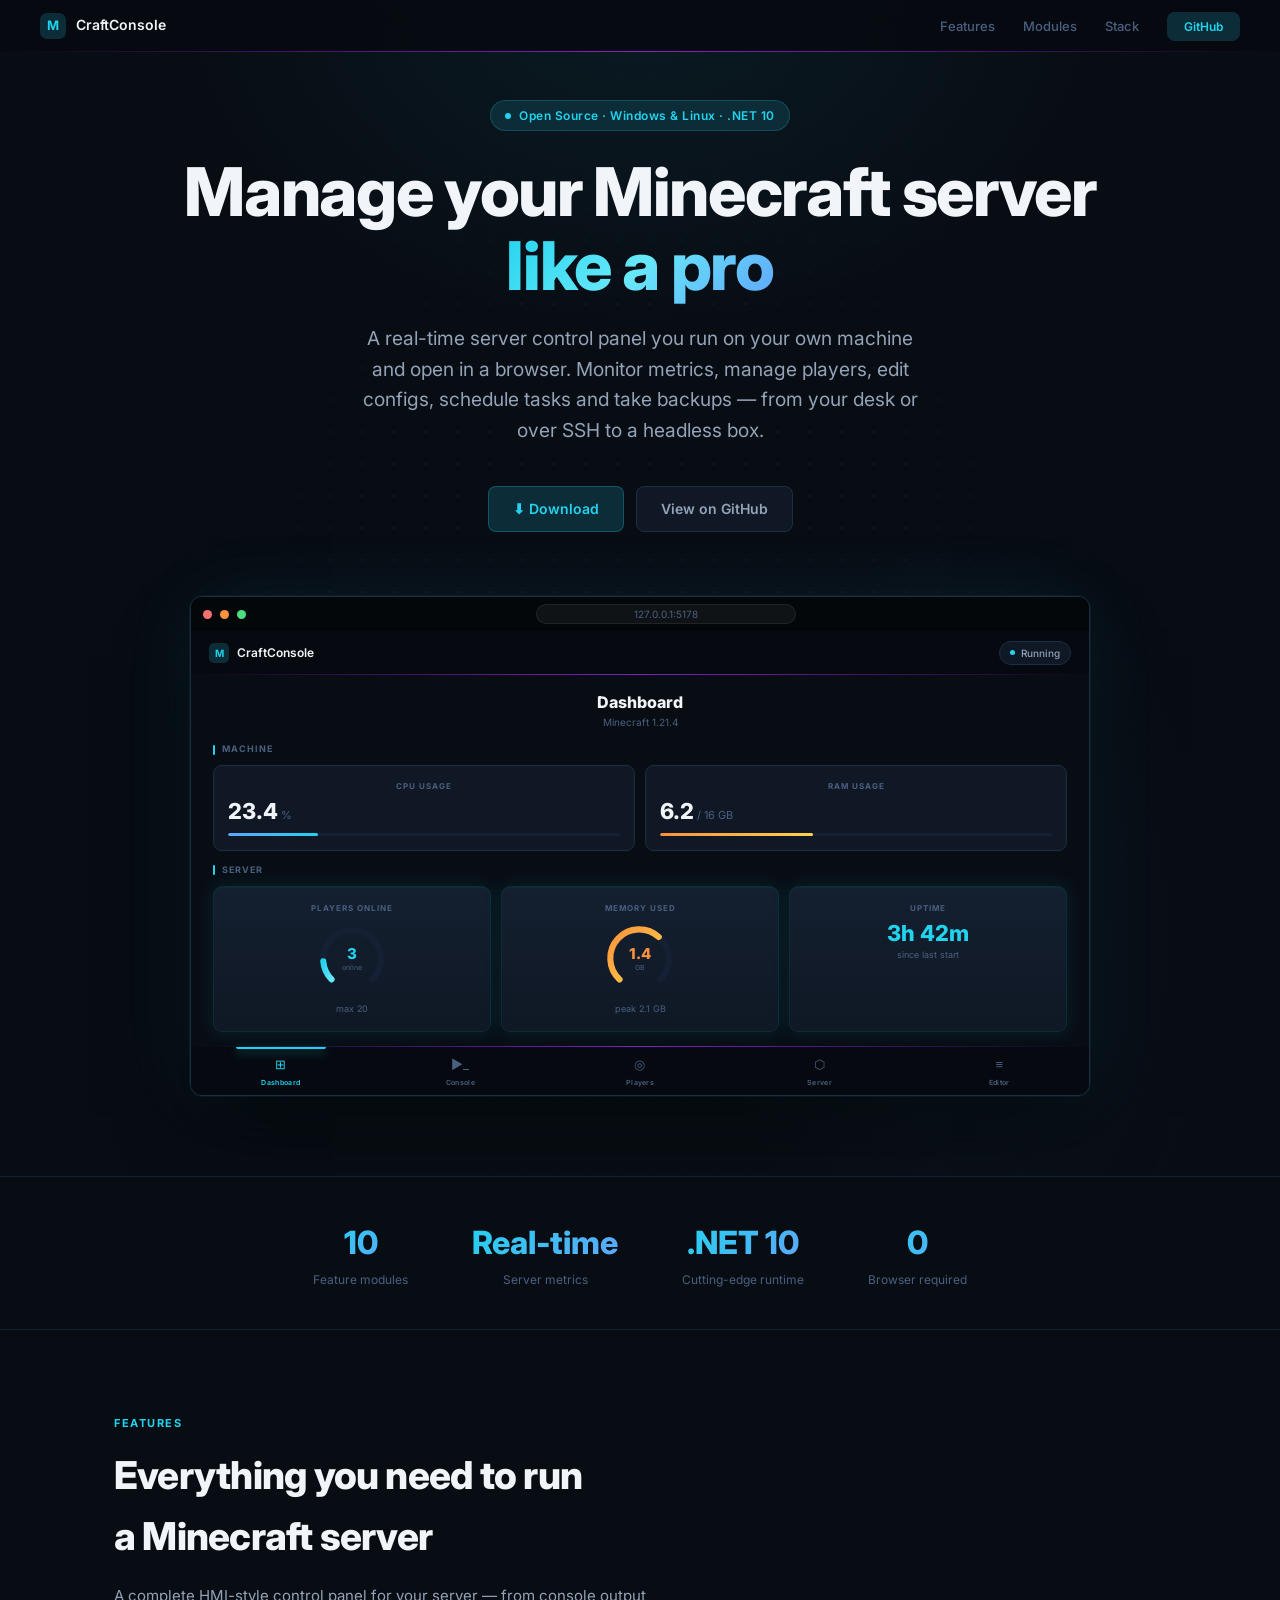
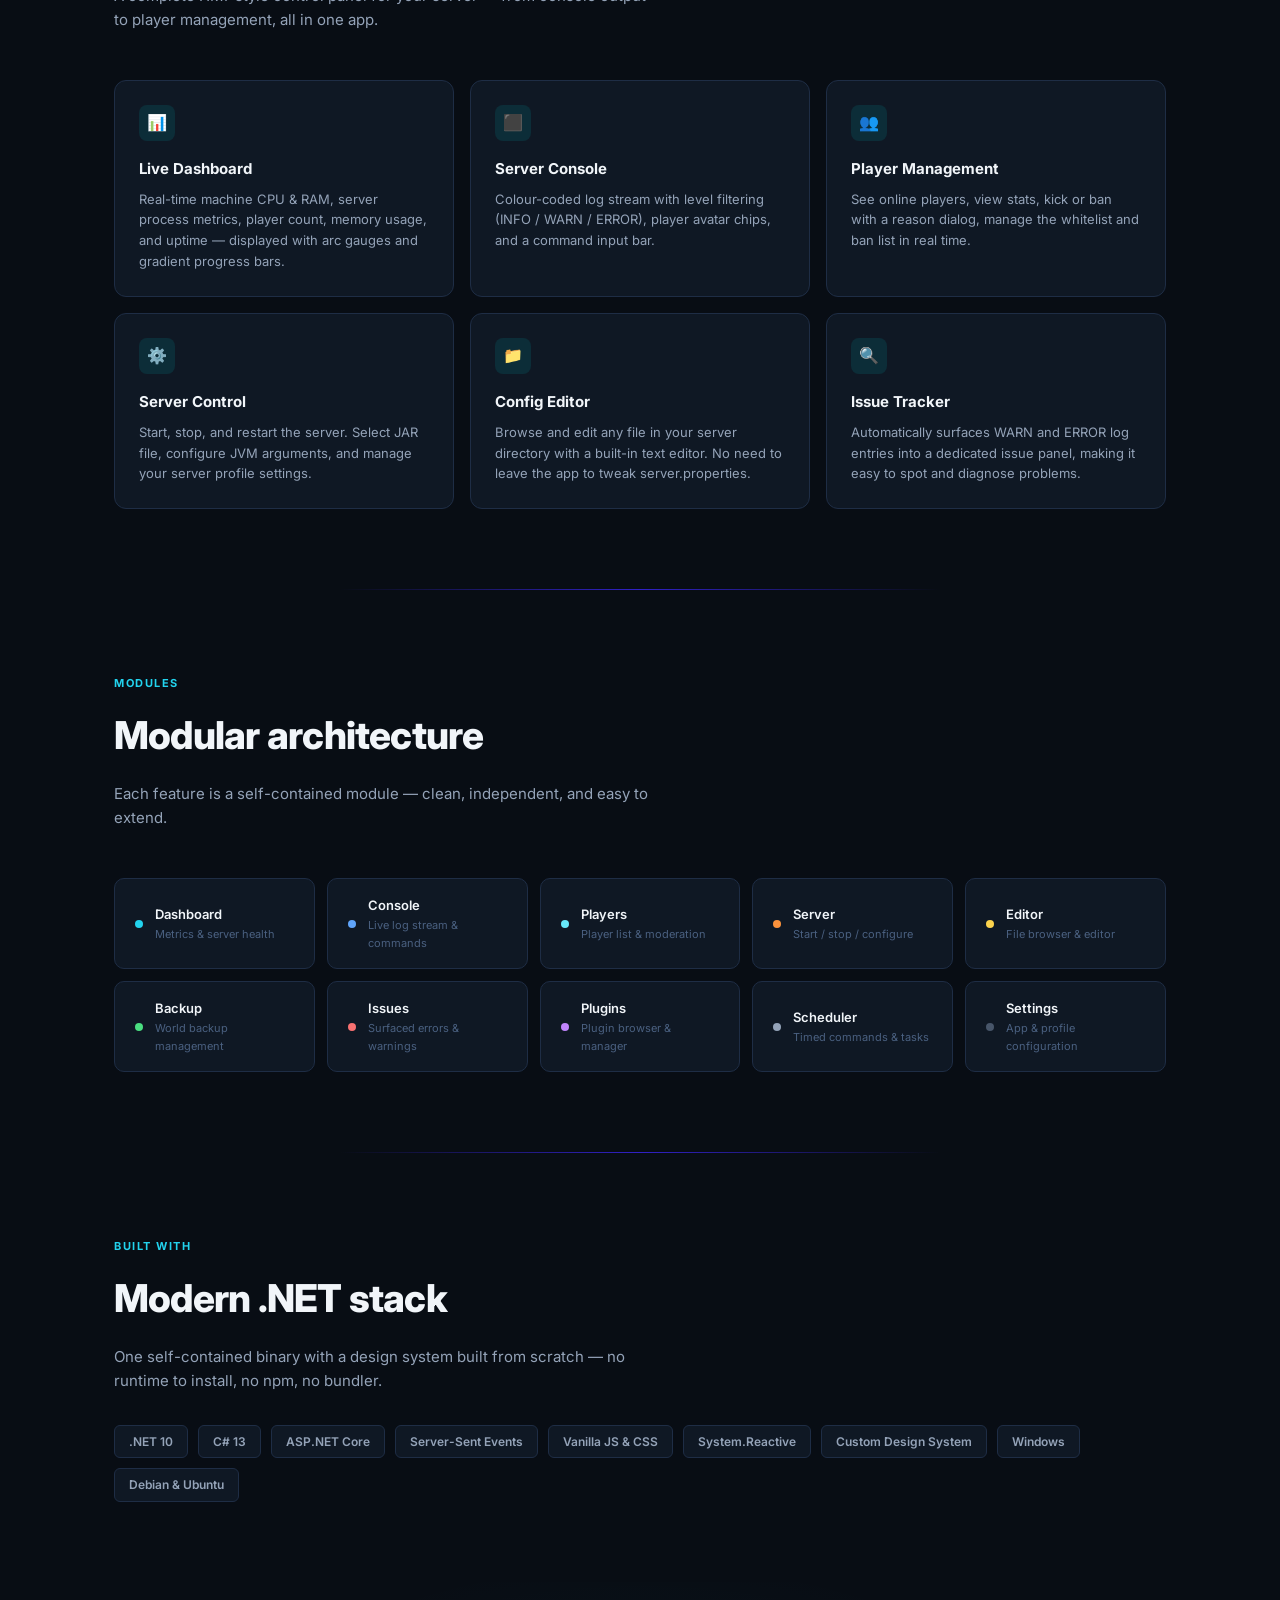
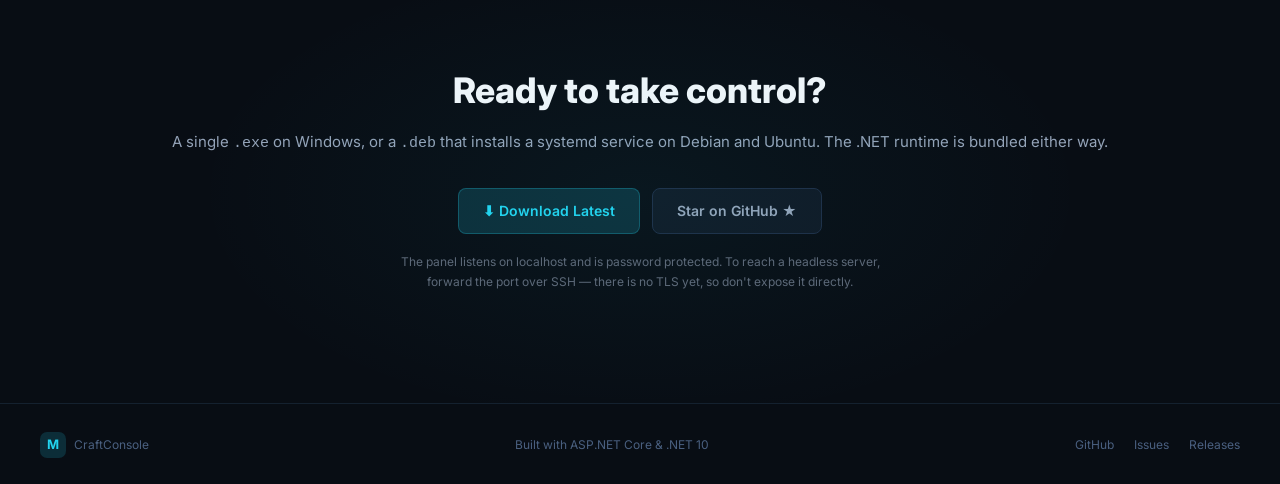
==== commit febabce2: "docs: add a README and correct the landing page There was no README at all. The new one covers insta" ====
--- a/docs/index.html
+++ b/docs/index.html
@@ -211,15 +211,19 @@
         0 0 80px -10px rgba(34,211,238,.1);
       font-size: 12px;
     }
-    /* OS titlebar */
+    /* Browser chrome — the panel runs in a browser, not a desktop window */
     .pw-titlebar {
-      height: 32px; background: #040709;
-      display: flex; align-items: center; padding: 0 14px; gap: 7px;
+      height: 34px; background: #040709;
+      display: flex; align-items: center; padding: 0 12px; gap: 8px;
     }
     .pw-dot { width: 9px; height: 9px; border-radius: 50%; }
-    .pw-title {
-      margin: 0 auto;
-      font-size: 10px; color: var(--text-muted); font-weight: 500;
+    .pw-urlbar {
+      flex: 1; height: 20px; border-radius: 10px;
+      background: rgba(255,255,255,.05);
+      border: 1px solid rgba(255,255,255,.07);
+      display: flex; align-items: center; justify-content: center; gap: 6px;
+      font-size: 10px; color: var(--text-muted);
+      max-width: 260px; margin: 0 auto;
     }
     /* App header */
     .pw-header {
@@ -509,13 +513,14 @@
 <section class="hero">
   <div class="hero-badge">
     <div class="hero-badge-dot"></div>
-    Open Source · Windows · .NET 10
+    Open Source · Windows &amp; Linux · .NET 10
   </div>
 
   <h1>Manage your Minecraft server<br/><span>like a pro</span></h1>
   <p class="hero-sub">
-    A futuristic, real-time server management UI built with Avalonia. Monitor metrics,
-    manage players, edit configs, and control your server from a single polished desktop app.
+    A real-time server control panel you run on your own machine and open in a browser.
+    Monitor metrics, manage players, edit configs, schedule tasks and take backups —
+    from your desk or over SSH to a headless box.
   </p>
 
   <div class="hero-actions">
@@ -531,12 +536,12 @@
   <div class="hero-preview">
     <div class="preview-chrome">
 
-      <!-- OS titlebar -->
+      <!-- Browser chrome -->
       <div class="pw-titlebar">
         <div class="pw-dot" style="background:#F87171"></div>
         <div class="pw-dot" style="background:#FB923C"></div>
         <div class="pw-dot" style="background:#4ADE80"></div>
-        <span class="pw-title">CraftConsole</span>
+        <div class="pw-urlbar">127.0.0.1:5178</div>
       </div>
 
       <!-- App header -->
@@ -833,29 +838,36 @@
 <section id="stack">
   <div class="section-tag">Built with</div>
   <h2 class="section-title">Modern .NET stack</h2>
-  <p class="section-sub">Native desktop performance with a design system built from scratch — no Electron, no web views.</p>
+  <p class="section-sub">One self-contained binary with a design system built from scratch — no runtime to install, no npm, no bundler.</p>
 
   <div class="tech-row">
     <div class="tech-badge">.NET 10</div>
     <div class="tech-badge">C# 13</div>
-    <div class="tech-badge">Avalonia UI 11</div>
-    <div class="tech-badge">CommunityToolkit.Mvvm</div>
-    <div class="tech-badge">MVVM</div>
+    <div class="tech-badge">ASP.NET Core</div>
+    <div class="tech-badge">Server-Sent Events</div>
+    <div class="tech-badge">Vanilla JS &amp; CSS</div>
     <div class="tech-badge">System.Reactive</div>
     <div class="tech-badge">Custom Design System</div>
-    <div class="tech-badge">Segoe Fluent Icons</div>
     <div class="tech-badge">Windows</div>
+    <div class="tech-badge">Debian &amp; Ubuntu</div>
   </div>
 </section>
 
 <!-- ── CTA ── -->
 <div class="cta-section">
   <h2>Ready to take control?</h2>
-  <p>Download CraftConsole and manage your Minecraft server like never before.</p>
+  <p>
+    A single <code>.exe</code> on Windows, or a <code>.deb</code> that installs a systemd
+    service on Debian and Ubuntu. The .NET runtime is bundled either way.
+  </p>
   <div style="display:flex;gap:12px;justify-content:center;flex-wrap:wrap">
     <a href="https://github.com/HexEditHD/CraftConsole/releases" class="btn btn-primary">⬇ Download Latest</a>
     <a href="https://github.com/HexEditHD/CraftConsole" class="btn btn-secondary">Star on GitHub ★</a>
   </div>
+  <p style="margin-top:18px;font-size:12px;opacity:.6;max-width:520px;margin-left:auto;margin-right:auto">
+    The panel listens on localhost and is password protected. To reach a headless server,
+    forward the port over SSH — there is no TLS yet, so don't expose it directly.
+  </p>
 </div>
 
 <!-- ── Footer ── -->
@@ -864,7 +876,7 @@
     <div class="nav-icon">M</div>
     <span class="footer-copy">CraftConsole</span>
   </div>
-  <span class="footer-copy">Built with Avalonia UI &amp; .NET 10</span>
+  <span class="footer-copy">Built with ASP.NET Core &amp; .NET 10</span>
   <div class="footer-links">
     <a href="https://github.com/HexEditHD/CraftConsole">GitHub</a>
     <a href="https://github.com/HexEditHD/CraftConsole/issues">Issues</a>
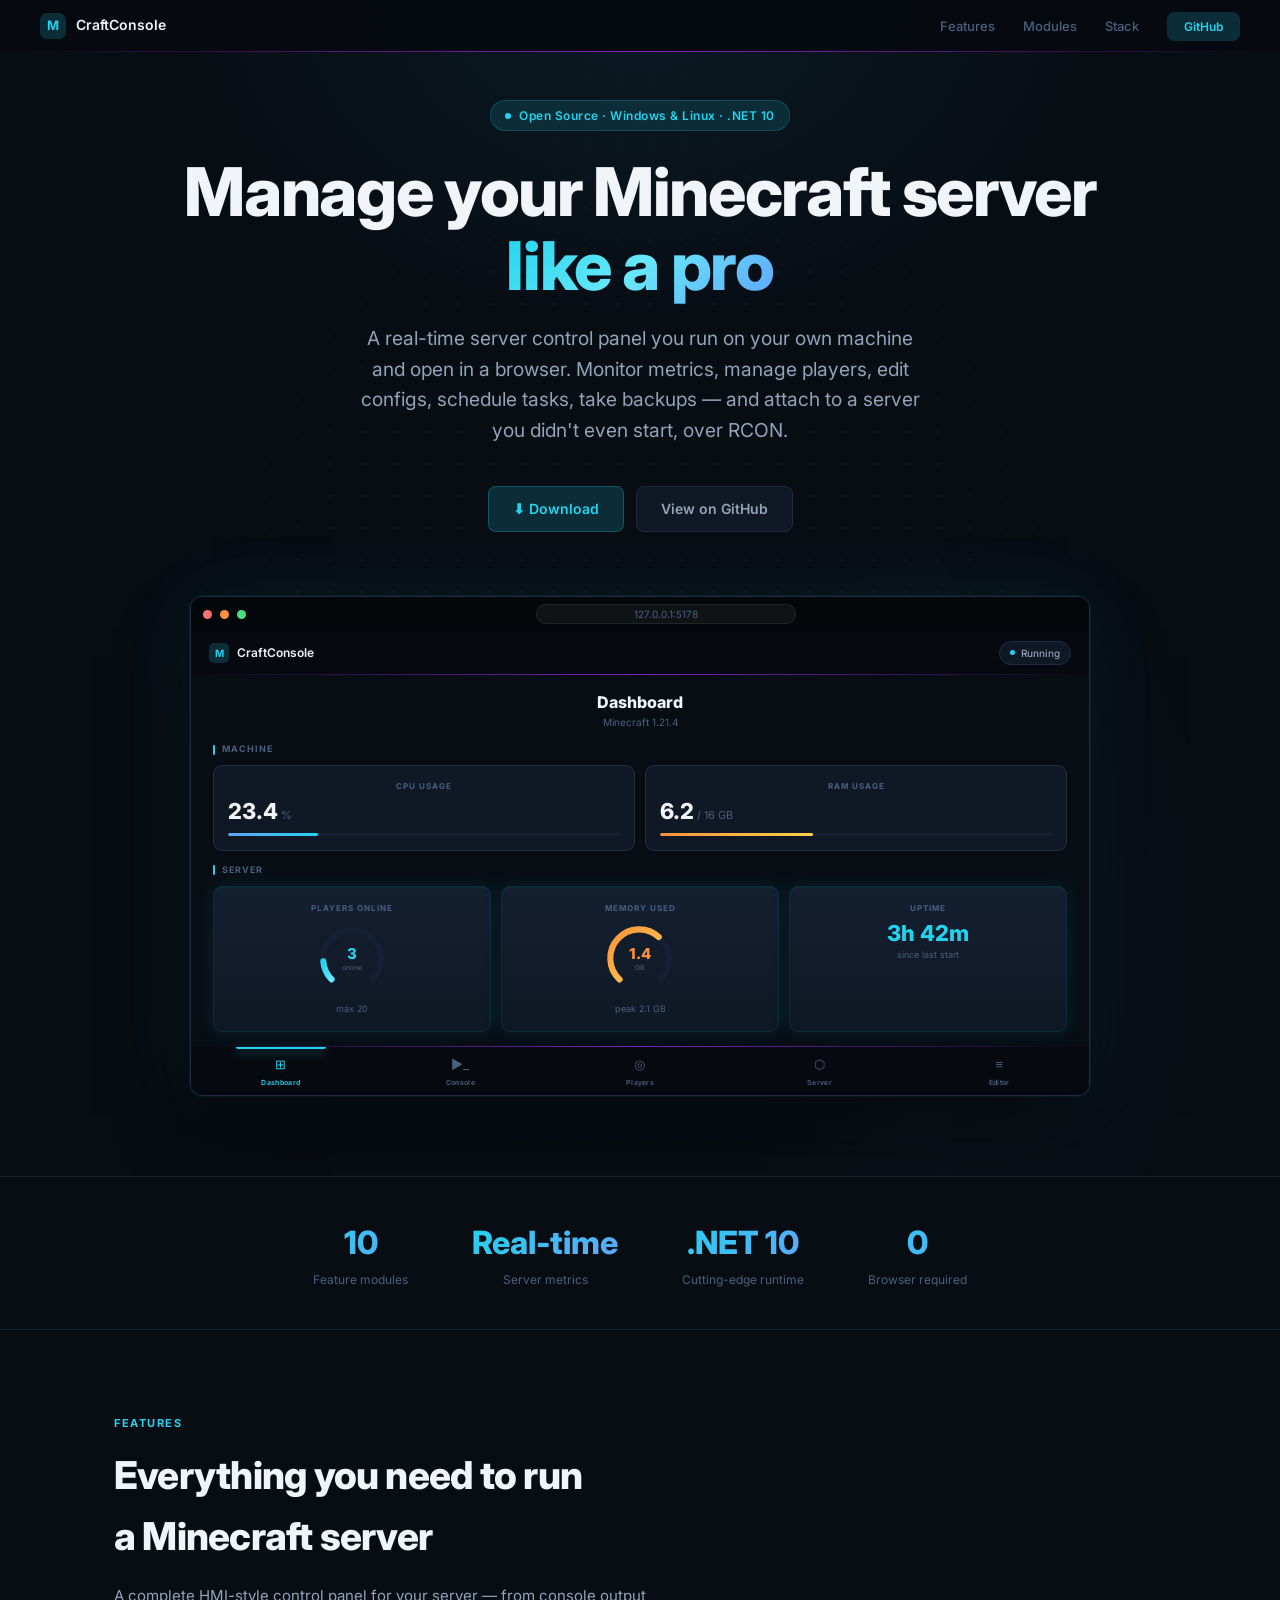
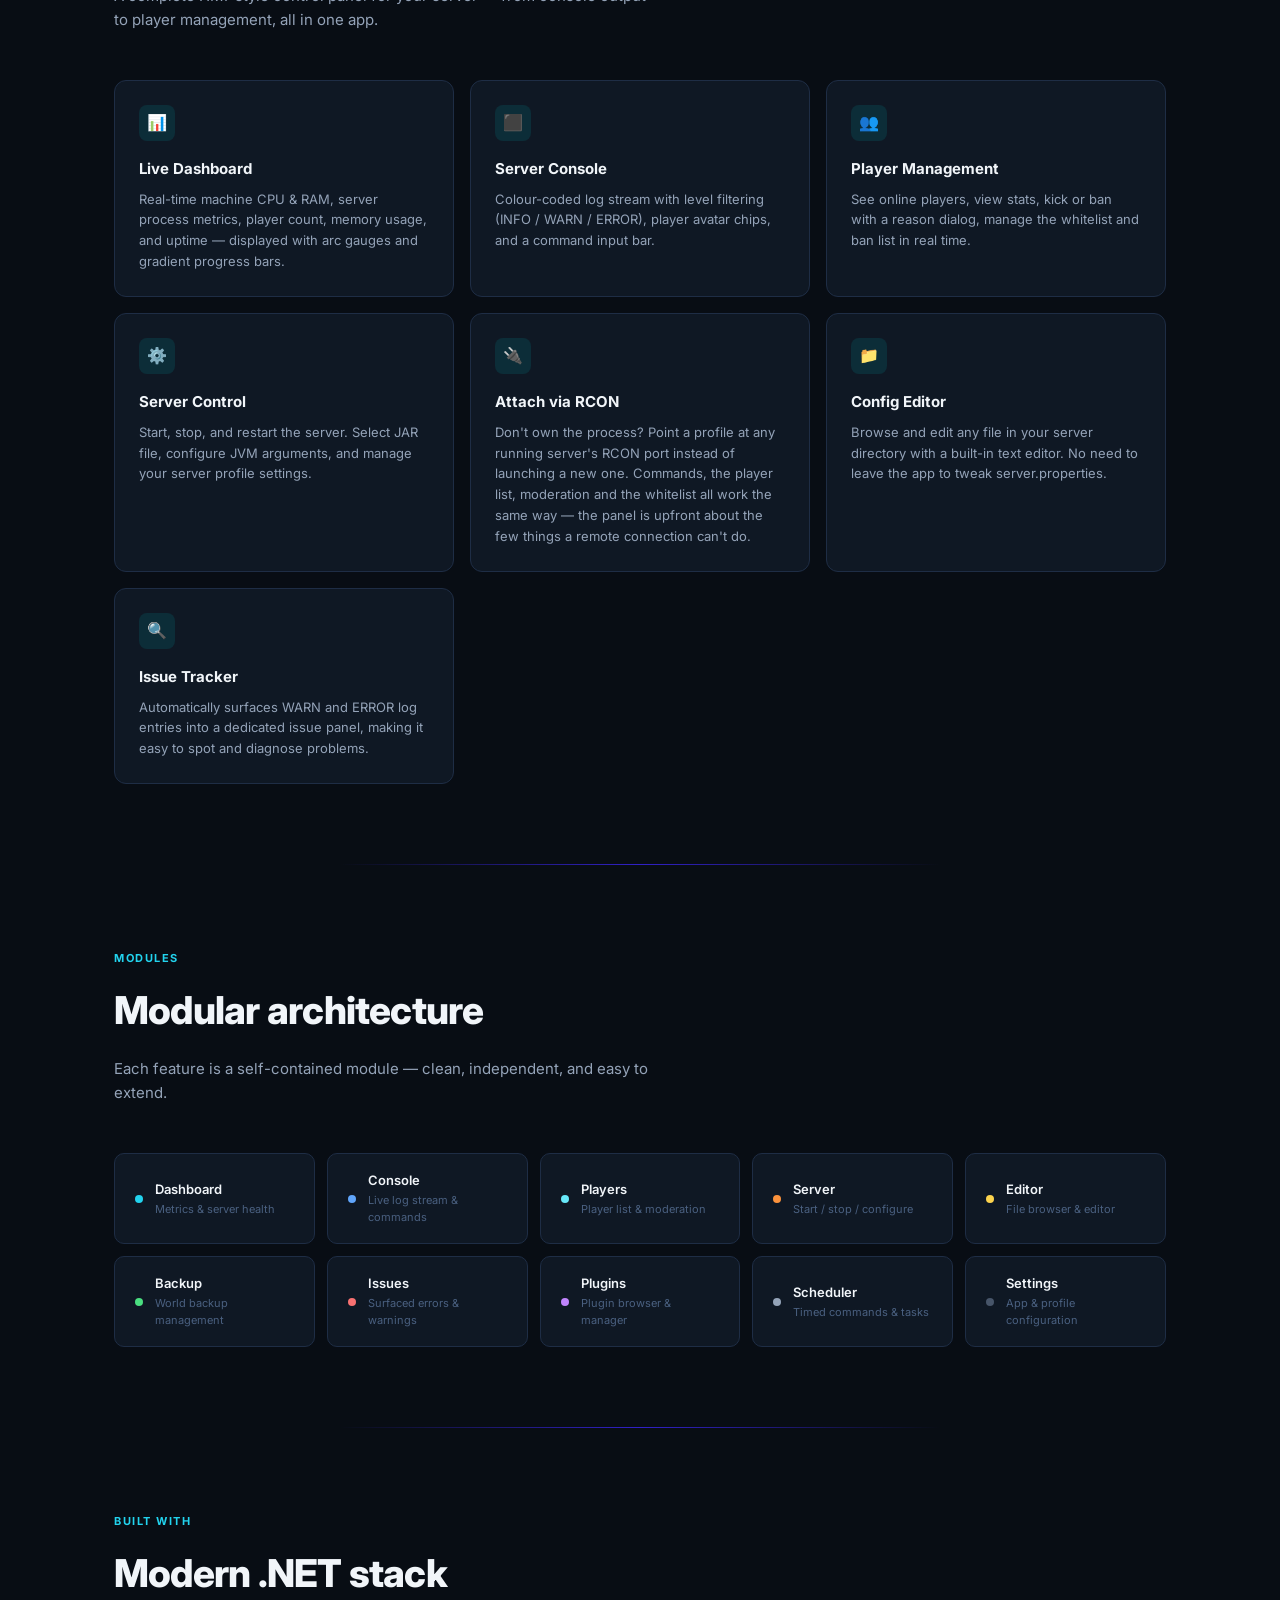
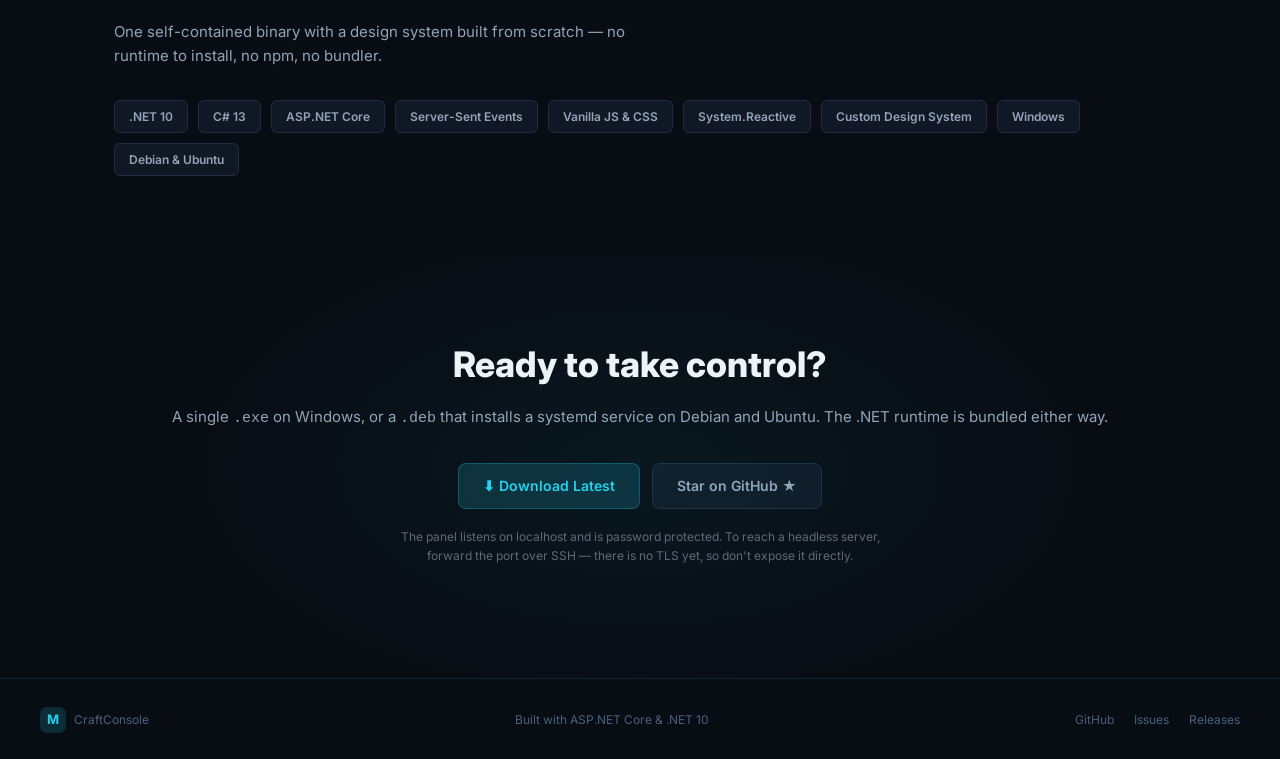
==== commit 0e4b4c87: "docs: highlight RCON on the landing page The landing page (docs/index.html, served via GitHub Pages)" ====
--- a/docs/index.html
+++ b/docs/index.html
@@ -519,8 +519,8 @@
   <h1>Manage your Minecraft server<br/><span>like a pro</span></h1>
   <p class="hero-sub">
     A real-time server control panel you run on your own machine and open in a browser.
-    Monitor metrics, manage players, edit configs, schedule tasks and take backups —
-    from your desk or over SSH to a headless box.
+    Monitor metrics, manage players, edit configs, schedule tasks, take backups —
+    and attach to a server you didn't even start, over RCON.
   </p>
 
   <div class="hero-actions">
@@ -738,6 +738,11 @@
       <div class="feature-desc">Start, stop, and restart the server. Select JAR file, configure JVM arguments, and manage your server profile settings.</div>
     </div>
     <div class="feature-card">
+      <div class="feature-icon">🔌</div>
+      <div class="feature-title">Attach via RCON</div>
+      <div class="feature-desc">Don't own the process? Point a profile at any running server's RCON port instead of launching a new one. Commands, the player list, moderation and the whitelist all work the same way — the panel is upfront about the few things a remote connection can't do.</div>
+    </div>
+    <div class="feature-card">
       <div class="feature-icon">📁</div>
       <div class="feature-title">Config Editor</div>
       <div class="feature-desc">Browse and edit any file in your server directory with a built-in text editor. No need to leave the app to tweak server.properties.</div>
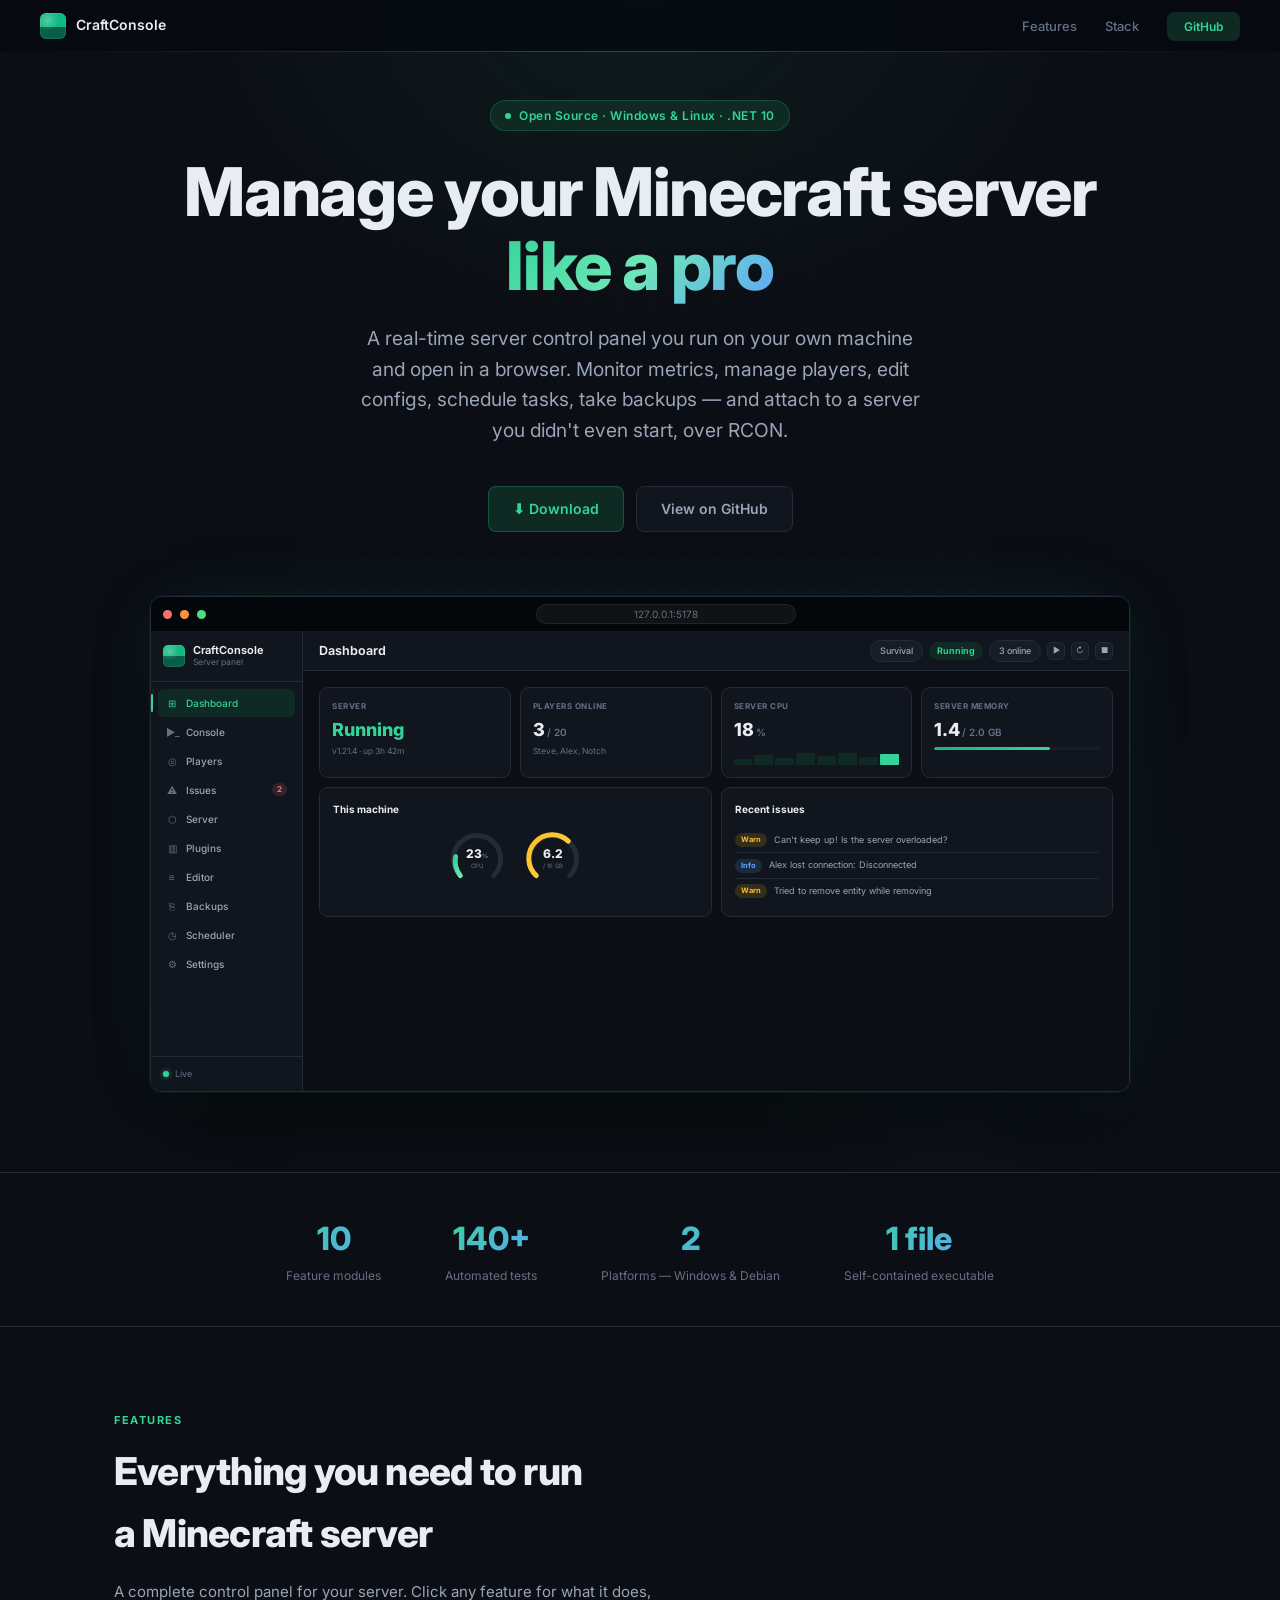
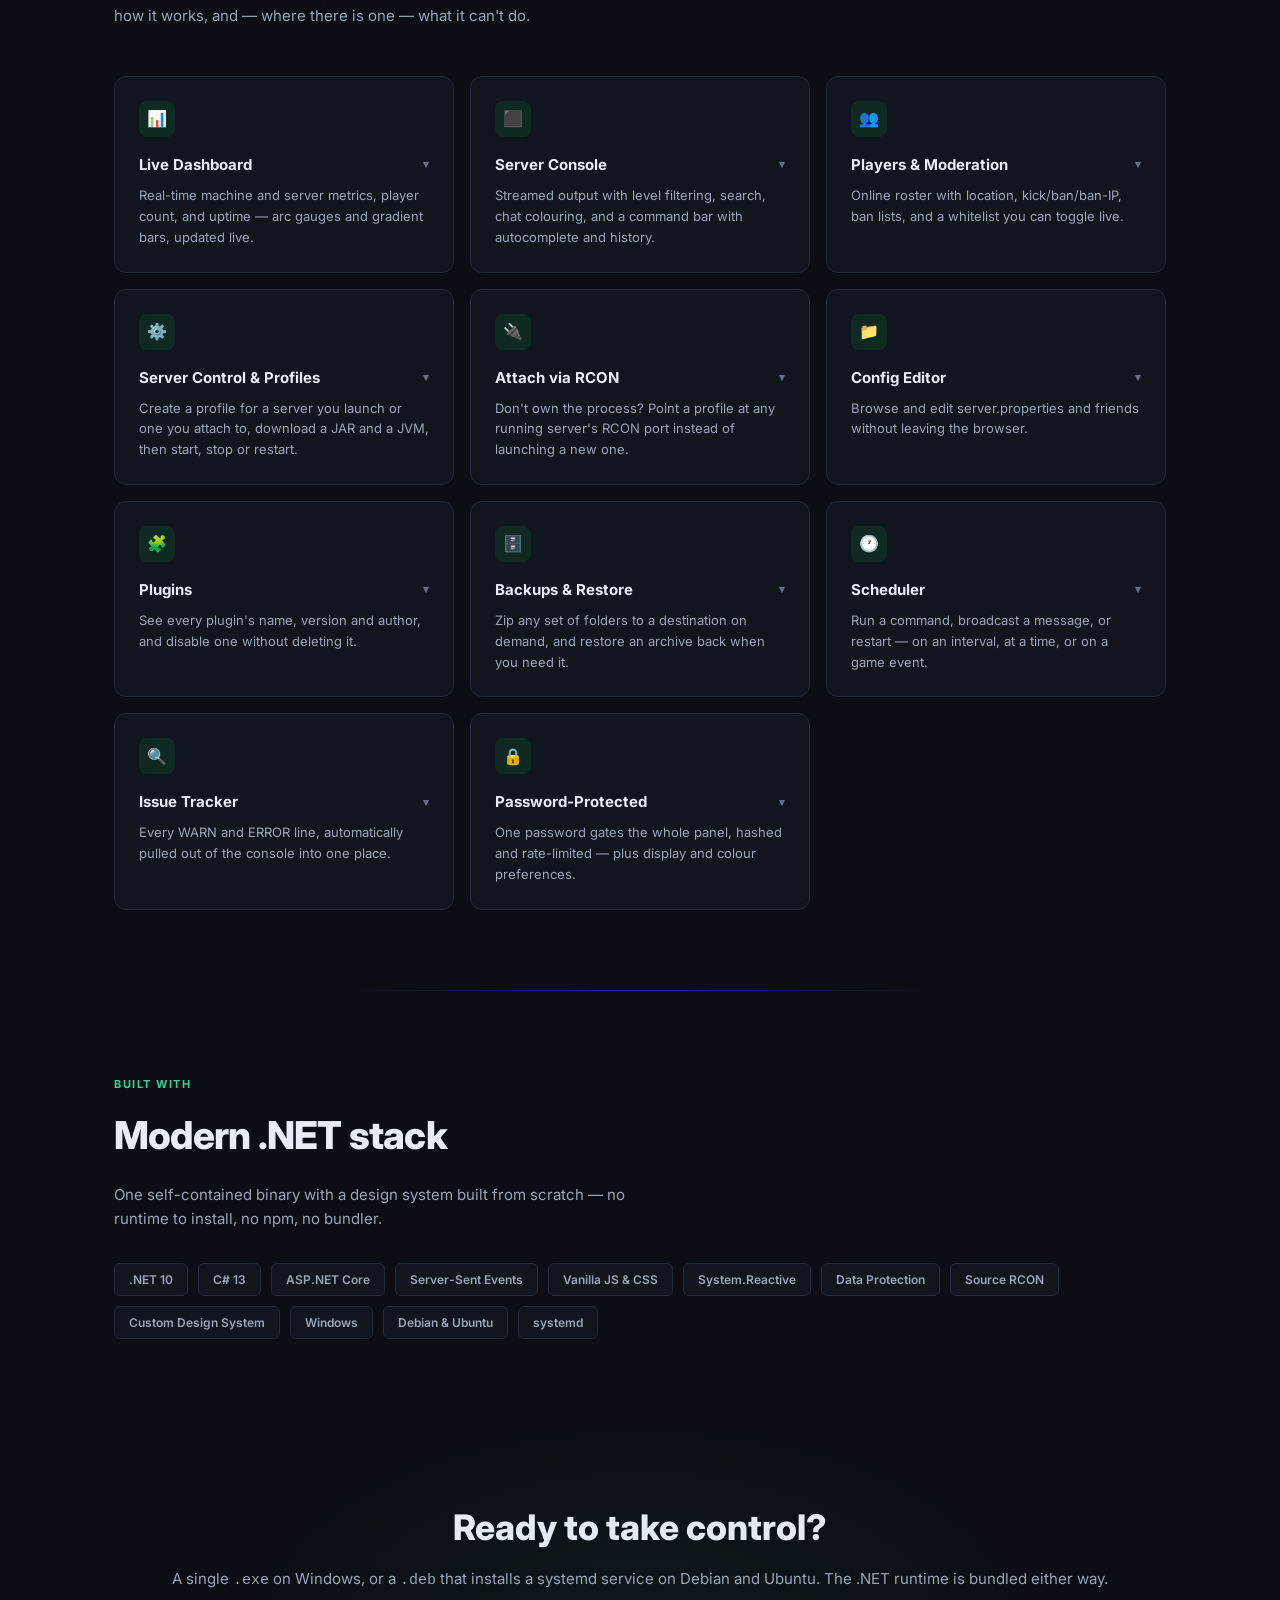
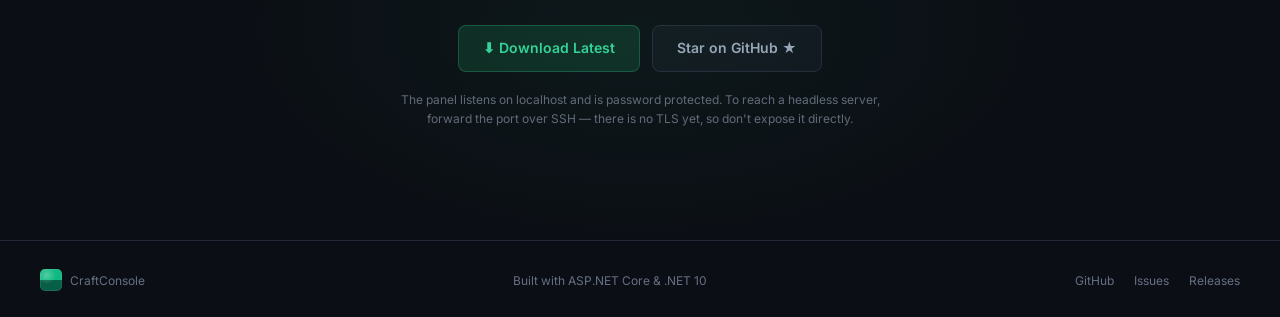
==== commit 02bc5623: "docs: rebuild the landing page and add a feature overview to the README v1.0.0 now publishes real bi" ====
--- a/docs/index.html
+++ b/docs/index.html
@@ -4,6 +4,7 @@
   <meta charset="UTF-8"/>
   <meta name="viewport" content="width=device-width, initial-scale=1.0"/>
   <title>CraftConsole — Minecraft Server Management</title>
+  <link rel="icon" href="data:image/svg+xml,%3Csvg xmlns='http://www.w3.org/2000/svg' viewBox='0 0 32 32'%3E%3Crect x='2' y='2' width='28' height='28' rx='7' fill='%2310B981'/%3E%3Crect x='2' y='16' width='28' height='14' rx='7' fill='%23065F46'/%3E%3Crect x='9' y='9' width='5' height='5' fill='%23064E3B'/%3E%3Crect x='18' y='9' width='5' height='5' fill='%23064E3B'/%3E%3C/svg%3E"/>
   <link rel="preconnect" href="https://fonts.googleapis.com"/>
   <link rel="preconnect" href="https://fonts.gstatic.com" crossorigin/>
   <link href="https://fonts.googleapis.com/css2?family=Inter:wght@300;400;500;600;700;800&display=swap" rel="stylesheet"/>
@@ -11,19 +12,21 @@
     *, *::before, *::after { box-sizing: border-box; margin: 0; padding: 0; }
 
     :root {
-      --bg:           #080D14;
-      --surface:      #0F1824;
-      --surface-alt:  #162035;
-      --border:       #1E2D45;
-      --separator:    #14212F;
-      --accent:       #22D3EE;
-      --accent-dim:   #0C2D38;
-      --accent-hover: #67E8F9;
-      --text-primary: #F1F5F9;
-      --text-secondary: #94A3B8;
-      --text-muted:   #4A6080;
+      --bg:           #0B0E14;
+      --surface:      #11151D;
+      --surface-alt:  #171C26;
+      --border:       #232A38;
+      --border-strong:#2F3849;
+      --separator:    #232A38;
+      --accent:       #34D399;
+      --accent-strong:#10B981;
+      --accent-deep:  #065F46;
+      --accent-dim:   #0E2A22;
+      --text-primary: #E8ECF4;
+      --text-secondary: #9AA5B8;
+      --text-muted:   #667084;
       --danger:       #F87171;
-      --warn:         #FB923C;
+      --warn:         #FBBF24;
       --info:         #60A5FA;
     }
 
@@ -38,10 +41,21 @@
       overflow-x: hidden;
     }
 
+    :focus-visible { outline: 2px solid var(--accent); outline-offset: 2px; border-radius: 4px; }
+
     /* ── Scrollbar ── */
     ::-webkit-scrollbar { width: 4px; }
     ::-webkit-scrollbar-track { background: transparent; }
     ::-webkit-scrollbar-thumb { background: var(--text-muted); border-radius: 2px; }
+
+    /* ── Brand mark (shared: nav, mock topbar, footer) ── */
+    .brand-mark {
+      flex-shrink: 0; border-radius: 22%;
+      background:
+        radial-gradient(circle at 30% 28%, rgba(255,255,255,.28), transparent 42%),
+        linear-gradient(180deg, var(--accent-strong) 0%, var(--accent-strong) 52%, var(--accent-deep) 52%);
+      box-shadow: inset 0 0 0 1px rgba(255,255,255,.09);
+    }
 
     /* ── Nav ── */
     nav {
@@ -50,7 +64,7 @@
       background: rgba(6,10,16,0.85);
       backdrop-filter: blur(12px);
       border-bottom: 1px solid transparent;
-      border-image: linear-gradient(90deg, transparent, #9922D3EE 50%, transparent) 1;
+      border-image: linear-gradient(90deg, transparent, #9934D399 50%, transparent) 1;
       display: flex; align-items: center; justify-content: space-between;
       padding: 0 40px;
     }
@@ -58,13 +72,7 @@
       display: flex; align-items: center; gap: 10px;
       text-decoration: none;
     }
-    .nav-icon {
-      width: 26px; height: 26px; border-radius: 7px;
-      background: var(--accent-dim);
-      display: flex; align-items: center; justify-content: center;
-      font-size: 13px; font-weight: 700;
-      color: var(--accent);
-    }
+    .nav-brand .brand-mark { width: 26px; height: 26px; }
     .nav-title {
       font-size: 14px; font-weight: 600;
       color: var(--text-primary);
@@ -92,7 +100,7 @@
     .nav-cta:hover {
       background: var(--accent) !important;
       color: var(--bg) !important;
-      box-shadow: 0 0 18px 3px rgba(34,211,238,.3);
+      box-shadow: 0 0 18px 3px rgba(52,211,153,.3);
     }
 
     /* ── Hero ── */
@@ -109,7 +117,7 @@
       content: '';
       position: absolute; inset: 0;
       background:
-        radial-gradient(ellipse 60% 40% at 50% 0%, rgba(34,211,238,.07) 0%, transparent 70%),
+        radial-gradient(ellipse 60% 40% at 50% 0%, rgba(52,211,153,.07) 0%, transparent 70%),
         radial-gradient(ellipse 40% 60% at 80% 80%, rgba(96,165,250,.04) 0%, transparent 60%);
       pointer-events: none;
     }
@@ -117,7 +125,7 @@
     .hero::after {
       content: '';
       position: absolute; inset: 0;
-      background-image: radial-gradient(rgba(34,211,238,.08) 1px, transparent 1px);
+      background-image: radial-gradient(rgba(52,211,153,.08) 1px, transparent 1px);
       background-size: 32px 32px;
       mask-image: radial-gradient(ellipse 80% 80% at 50% 50%, black 30%, transparent 70%);
       pointer-events: none;
@@ -125,7 +133,7 @@
     .hero-badge {
       display: inline-flex; align-items: center; gap: 8px;
       background: var(--accent-dim);
-      border: 1px solid rgba(34,211,238,.2);
+      border: 1px solid rgba(52,211,153,.2);
       border-radius: 20px;
       padding: 5px 14px;
       font-size: 12px; font-weight: 600;
@@ -150,7 +158,7 @@
       position: relative; z-index: 1;
     }
     .hero h1 span {
-      background: linear-gradient(135deg, #22D3EE 0%, #67E8F9 50%, #60A5FA 100%);
+      background: linear-gradient(135deg, #34D399 0%, #6EE7B7 50%, #60A5FA 100%);
       -webkit-background-clip: text;
       -webkit-text-fill-color: transparent;
       background-clip: text;
@@ -178,12 +186,12 @@
     .btn-primary {
       background: var(--accent-dim);
       color: var(--accent);
-      border: 1px solid rgba(34,211,238,.25);
+      border: 1px solid rgba(52,211,153,.25);
     }
     .btn-primary:hover {
       background: var(--accent);
       color: var(--bg);
-      box-shadow: 0 0 24px 4px rgba(34,211,238,.35);
+      box-shadow: 0 0 24px 4px rgba(52,211,153,.35);
     }
     .btn-secondary {
       background: var(--surface);
@@ -199,21 +207,24 @@
     .hero-preview {
       margin-top: 64px;
       position: relative; z-index: 1;
-      width: 100%; max-width: 900px;
+      width: 100%; max-width: 980px;
     }
     .preview-chrome {
       border: 1px solid var(--border);
       border-radius: 12px;
       overflow: hidden;
       box-shadow:
-        0 0 0 1px rgba(34,211,238,.06),
+        0 0 0 1px rgba(52,211,153,.06),
         0 40px 80px -20px rgba(0,0,0,.7),
-        0 0 80px -10px rgba(34,211,238,.1);
+        0 0 80px -10px rgba(52,211,153,.1);
       font-size: 12px;
+      text-align: left;
+      display: flex;
+      flex-direction: column;
     }
     /* Browser chrome — the panel runs in a browser, not a desktop window */
     .pw-titlebar {
-      height: 34px; background: #040709;
+      height: 34px; background: #040709; flex-shrink: 0;
       display: flex; align-items: center; padding: 0 12px; gap: 8px;
     }
     .pw-dot { width: 9px; height: 9px; border-radius: 50%; }
@@ -225,108 +236,107 @@
       font-size: 10px; color: var(--text-muted);
       max-width: 260px; margin: 0 auto;
     }
-    /* App header */
-    .pw-header {
-      height: 44px; background: #060A10;
-      border-bottom: 1px solid transparent;
-      border-image: linear-gradient(90deg, transparent, #8822D3EE 50%, transparent) 1;
+    /* App body: sidebar + main, like the real shell */
+    .pw-body { display: flex; min-height: 460px; }
+    .pw-sidebar {
+      width: 152px; flex-shrink: 0;
+      background: var(--surface);
+      border-right: 1px solid var(--border);
+      display: flex; flex-direction: column;
+    }
+    .pw-brand-row {
+      display: flex; align-items: center; gap: 8px;
+      padding: 13px 12px; border-bottom: 1px solid var(--border);
+    }
+    .pw-brand-row .brand-mark { width: 22px; height: 22px; }
+    .pw-brand-text { display: flex; flex-direction: column; line-height: 1.2; }
+    .pw-brand-name { font-size: 11px; font-weight: 650; color: var(--text-primary); }
+    .pw-brand-sub { font-size: 8.5px; color: var(--text-muted); }
+    .pw-sidenav { flex: 1; padding: 7px; display: flex; flex-direction: column; gap: 1px; }
+    .pw-navitem {
+      display: flex; align-items: center; gap: 8px;
+      padding: 6px 8px; border-radius: 6px;
+      font-size: 10px; font-weight: 500; color: var(--text-secondary);
+      position: relative;
+    }
+    .pw-navitem-icon { width: 12px; text-align: center; color: var(--text-muted); font-size: 10px; }
+    .pw-navitem.active { background: var(--accent-dim); color: var(--accent); }
+    .pw-navitem.active .pw-navitem-icon { color: var(--accent); }
+    .pw-navitem.active::before {
+      content: ''; position: absolute; left: -7px; top: 5px; bottom: 5px;
+      width: 2px; border-radius: 2px; background: var(--accent);
+    }
+    .pw-navitem-badge {
+      margin-left: auto; background: rgba(248,113,113,.15); color: var(--danger);
+      font-size: 8px; font-weight: 700; padding: 0 5px; border-radius: 99px;
+    }
+    .pw-sidefoot {
+      display: flex; align-items: center; gap: 6px;
+      padding: 10px 12px; border-top: 1px solid var(--border);
+      font-size: 9px; color: var(--text-muted);
+    }
+    .pw-conn-dot { width: 6px; height: 6px; border-radius: 50%; background: var(--accent); box-shadow: 0 0 5px rgba(52,211,153,.7); }
+
+    .pw-main { flex: 1; display: flex; flex-direction: column; min-width: 0; }
+    .pw-topbar {
+      height: 40px; flex-shrink: 0;
+      background: var(--surface);
+      border-bottom: 1px solid var(--border);
       display: flex; align-items: center; justify-content: space-between;
-      padding: 0 18px;
-    }
-    .pw-brand { display: flex; align-items: center; gap: 8px; }
-    .pw-brand-icon {
-      width: 20px; height: 20px; border-radius: 5px;
-      background: var(--accent-dim);
+      padding: 0 16px;
+    }
+    .pw-page-title { font-size: 12.5px; font-weight: 650; color: var(--text-primary); }
+    .pw-topbar-cluster { display: flex; align-items: center; gap: 6px; }
+    .pw-chip {
+      display: flex; align-items: center; gap: 5px;
+      background: var(--surface-alt); border: 1px solid var(--border);
+      border-radius: 20px; padding: 3px 9px;
+      font-size: 9px; color: var(--text-secondary); font-weight: 500;
+    }
+    .pw-pill { font-size: 9px; font-weight: 650; padding: 2px 8px; border-radius: 20px; background: var(--accent-dim); color: var(--accent); }
+    .pw-mini-btn {
+      width: 18px; height: 18px; border-radius: 5px;
+      background: var(--surface-alt); border: 1px solid var(--border);
       display: flex; align-items: center; justify-content: center;
-      font-size: 10px; font-weight: 700; color: var(--accent);
-    }
-    .pw-brand-name { font-size: 12px; font-weight: 600; color: var(--text-primary); }
-    .pw-chip {
-      display: flex; align-items: center; gap: 6px;
-      background: var(--surface); border: 1px solid var(--border);
-      border-radius: 20px; padding: 3px 10px;
-    }
-    .pw-chip-dot {
-      width: 5px; height: 5px; border-radius: 50%;
-      background: var(--accent);
-      animation: pulse 1.8s ease-in-out infinite alternate;
-    }
-    .pw-chip-label { font-size: 10px; color: var(--text-secondary); font-weight: 500; }
-    /* Page area */
-    .pw-page {
-      background: var(--bg);
-      padding: 18px 22px 14px;
-    }
-    /* Section accent bar */
-    .pw-section {
+      font-size: 8px; color: var(--text-secondary);
+    }
+
+    .pw-page { flex: 1; background: var(--bg); padding: 16px; overflow: hidden; }
+    .pw-dash-hero { display: grid; grid-template-columns: repeat(4, 1fr); gap: 9px; margin-bottom: 9px; }
+    .pw-tile { background: var(--surface); border: 1px solid var(--border); border-radius: 9px; padding: 12px; }
+    .pw-tile-label {
+      display: flex; align-items: center; gap: 5px;
+      font-size: 8px; font-weight: 700; letter-spacing: .5px;
+      color: var(--text-muted); text-transform: uppercase; margin-bottom: 8px;
+    }
+    .pw-tile-val { font-size: 18px; font-weight: 800; color: var(--text-primary); line-height: 1; }
+    .pw-tile-unit { font-size: 10px; font-weight: 600; color: var(--text-muted); margin-left: 2px; }
+    .pw-tile-sub { font-size: 8.5px; color: var(--text-muted); margin-top: 6px; }
+    .pw-bar-track { height: 3px; background: var(--surface-alt); border-radius: 2px; margin-top: 8px; overflow: hidden; }
+    .pw-bar-fill { height: 100%; border-radius: 2px; background: linear-gradient(90deg, var(--accent-strong), var(--accent)); }
+    .pw-spark { display: flex; align-items: flex-end; gap: 2px; height: 18px; margin-top: 8px; }
+    .pw-spark i { flex: 1; background: var(--accent-dim); border-radius: 1px; display: block; }
+
+    .pw-dash-row { display: grid; grid-template-columns: 1fr 1fr; gap: 9px; }
+    .pw-card-wide { background: var(--surface); border: 1px solid var(--border); border-radius: 9px; padding: 13px; }
+    .pw-card-title { font-size: 10px; font-weight: 700; color: var(--text-primary); margin-bottom: 11px; }
+    .pw-gauge-pair { display: flex; gap: 14px; justify-content: center; }
+    .pw-arc { width: 62px; height: 62px; position: relative; }
+    .pw-arc svg { width: 100%; height: 100%; }
+    .pw-arc-center { position: absolute; inset: 0; display: flex; flex-direction: column; align-items: center; justify-content: center; }
+    .pw-arc-val { font-size: 12px; font-weight: 800; color: var(--text-primary); line-height: 1; }
+    .pw-arc-unit { font-size: 6px; color: var(--text-muted); margin-top: 1px; }
+    .pw-issue-row {
       display: flex; align-items: center; gap: 7px;
-      margin: 12px 0 8px;
-    }
-    .pw-section-bar {
-      width: 2px; height: 10px; border-radius: 1px;
-      background: var(--accent);
-    }
-    .pw-section-label {
-      font-size: 9px; font-weight: 700;
-      color: var(--text-muted); letter-spacing: 1px;
-    }
-    /* Metric cards */
-    .pw-cards2 { display: grid; grid-template-columns: 1fr 1fr; gap: 10px; }
-    .pw-cards3 { display: grid; grid-template-columns: 1fr 1fr 1fr; gap: 10px; }
-    .pw-card {
-      background: var(--surface);
-      border: 1px solid var(--border);
-      border-radius: 9px; padding: 14px;
-    }
-    .pw-card-glass {
-      background: linear-gradient(180deg, #141F30 0%, #0F1824 100%);
-      border: 1px solid var(--accent-dim);
-      border-top: 2px solid var(--accent-dim);
-      border-radius: 9px; padding: 14px;
-      box-shadow: 0 0 18px 3px rgba(34,211,238,.08);
-    }
-    .pw-metric-label {
-      font-size: 8px; font-weight: 700; letter-spacing: 1px;
-      color: var(--text-muted); text-transform: uppercase; margin-bottom: 7px;
-    }
-    .pw-metric-row { display: flex; align-items: baseline; gap: 3px; }
-    .pw-metric-val { font-size: 22px; font-weight: 800; color: var(--text-primary); line-height: 1; }
-    .pw-metric-unit { font-size: 11px; color: var(--text-muted); }
-    .pw-bar-track {
-      height: 3px; background: var(--surface-alt);
-      border-radius: 2px; margin-top: 9px; overflow: hidden;
-    }
-    .pw-bar-fill { height: 100%; border-radius: 2px; }
-    /* Arc gauge */
-    .pw-arc { width: 76px; height: 76px; position: relative; margin: 4px auto 0; }
-    .pw-arc svg { width: 100%; height: 100%; }
-    .pw-arc-center {
-      position: absolute; inset: 0;
-      display: flex; flex-direction: column;
-      align-items: center; justify-content: center;
-    }
-    .pw-arc-val { font-size: 15px; font-weight: 800; color: var(--text-primary); line-height: 1; }
-    .pw-arc-unit { font-size: 7px; color: var(--text-muted); margin-top: 1px; }
-    /* Bottom nav */
-    .pw-nav {
-      background: #060A10;
-      border-top: 1px solid transparent;
-      border-image: linear-gradient(90deg, transparent, #8822D3EE 50%, transparent) 1;
-      display: flex;
-    }
-    .pw-tab {
-      flex: 1; display: flex; flex-direction: column;
-      align-items: center; padding: 7px 0 7px;
-      gap: 2px; position: relative;
-    }
-    .pw-tab-line {
-      position: absolute; top: 0; left: 25%; right: 25%;
-      height: 2px; border-radius: 0 0 2px 2px;
-      background: var(--accent);
-      box-shadow: 0 3px 10px rgba(34,211,238,.5);
-    }
-    .pw-tab-icon { font-size: 13px; }
-    .pw-tab-label { font-size: 7px; font-weight: 600; letter-spacing: .3px; }
+      font-size: 9px; color: var(--text-secondary);
+      padding: 5px 0; border-bottom: 1px solid var(--border);
+    }
+    .pw-issue-row:last-child { border-bottom: none; }
+    .pw-badge-warn, .pw-badge-info {
+      font-size: 7.5px; font-weight: 700; padding: 1px 6px; border-radius: 99px; flex-shrink: 0;
+    }
+    .pw-badge-warn { background: rgba(251,191,36,.15); color: var(--warn); }
+    .pw-badge-info { background: rgba(96,165,250,.15); color: var(--info); }
 
     /* ── Stats bar ── */
     .stats-bar {
@@ -339,7 +349,7 @@
     .stat-item { text-align: center; }
     .stat-number {
       font-size: 2rem; font-weight: 800;
-      background: linear-gradient(135deg, #22D3EE, #60A5FA);
+      background: linear-gradient(135deg, #34D399, #60A5FA);
       -webkit-background-clip: text;
       -webkit-text-fill-color: transparent;
       background-clip: text;
@@ -379,12 +389,17 @@
       background: var(--surface);
       border: 1px solid var(--border);
       border-radius: 12px;
-      padding: 24px;
       transition: border-color .2s, box-shadow .2s;
     }
-    .feature-card:hover {
+    .feature-card:hover, .feature-card.is-open {
       border-color: var(--accent-dim);
-      box-shadow: 0 0 18px 3px rgba(34,211,238,.12);
+      box-shadow: 0 0 18px 3px rgba(52,211,153,.12);
+    }
+    .feature-card-trigger {
+      display: block; width: 100%; padding: 24px;
+      background: none; border: none; text-align: left;
+      cursor: pointer; font: inherit; color: inherit;
+      box-sizing: border-box; border-radius: 12px;
     }
     .feature-icon {
       width: 36px; height: 36px; border-radius: 8px;
@@ -394,37 +409,53 @@
       margin-bottom: 16px;
     }
     .feature-title {
+      display: flex; align-items: center; justify-content: space-between; gap: 8px;
       font-size: 15px; font-weight: 700;
       margin-bottom: 8px;
     }
+    .feature-chevron {
+      color: var(--text-muted); font-size: 11px; flex-shrink: 0;
+      transition: transform .2s, color .2s;
+    }
+    .feature-card.is-open .feature-chevron { transform: rotate(180deg); color: var(--accent); }
     .feature-desc {
       font-size: 13px;
       color: var(--text-secondary);
       line-height: 1.6;
     }
-
-    /* ── Module list ── */
-    .module-grid {
-      display: grid;
-      grid-template-columns: repeat(auto-fit, minmax(200px, 1fr));
-      gap: 12px;
-      margin-top: 48px;
-    }
-    .module-item {
-      background: var(--surface);
-      border: 1px solid var(--border);
-      border-radius: 10px;
-      padding: 16px 20px;
-      display: flex; align-items: center; gap: 12px;
-      transition: border-color .2s;
-    }
-    .module-item:hover { border-color: rgba(34,211,238,.2); }
-    .module-dot {
-      width: 8px; height: 8px; border-radius: 50%;
-      background: var(--accent); flex-shrink: 0;
-    }
-    .module-name { font-size: 13px; font-weight: 600; }
-    .module-desc { font-size: 11px; color: var(--text-muted); margin-top: 1px; }
+    .feature-detail-source { display: none; }
+
+    /* ── Expanded feature panel (JS-inserted) ── */
+    .feature-panel {
+      grid-column: 1 / -1;
+      background: var(--surface-alt);
+      border: 1px solid var(--accent-dim);
+      border-radius: 12px;
+      padding: 28px 32px;
+      position: relative;
+      animation: panel-in .18s ease-out;
+    }
+    .feature-panel h3 { font-size: 17px; font-weight: 700; margin-bottom: 14px; padding-right: 34px; }
+    .feature-panel p { font-size: 13.5px; color: var(--text-secondary); line-height: 1.7; margin-bottom: 10px; }
+    .feature-panel p:last-child { margin-bottom: 0; }
+    .feature-panel p strong { color: var(--text-primary); }
+    .feature-panel-close {
+      position: absolute; top: 22px; right: 24px;
+      width: 28px; height: 28px; border-radius: 50%;
+      background: var(--surface); border: 1px solid var(--border);
+      color: var(--text-secondary); cursor: pointer;
+      display: flex; align-items: center; justify-content: center;
+      font-size: 13px; line-height: 1;
+    }
+    .feature-panel-close:hover { color: var(--text-primary); border-color: var(--border-strong); }
+    @keyframes panel-in { from { opacity: 0; transform: translateY(-6px); } to { opacity: 1; transform: translateY(0); } }
+    @media (prefers-reduced-motion: reduce) {
+      .feature-panel { animation: none; }
+      .feature-chevron { transition: none; }
+    }
+
+    /* No-JS: reveal every detail inline, in document order */
+    noscript { display: block; }
 
     /* ── Tech stack ── */
     .tech-row {
@@ -449,7 +480,7 @@
     .cta-section::before {
       content: '';
       position: absolute; inset: 0;
-      background: radial-gradient(ellipse 50% 80% at 50% 50%, rgba(34,211,238,.05) 0%, transparent 70%);
+      background: radial-gradient(ellipse 50% 80% at 50% 50%, rgba(52,211,153,.05) 0%, transparent 70%);
       pointer-events: none;
     }
     .cta-section h2 {
@@ -471,6 +502,7 @@
       flex-wrap: wrap; gap: 16px;
     }
     .footer-brand { display: flex; align-items: center; gap: 8px; }
+    .footer-brand .brand-mark { width: 22px; height: 22px; }
     .footer-copy { font-size: 12px; color: var(--text-muted); }
     .footer-links { display: flex; gap: 20px; }
     .footer-links a { font-size: 12px; color: var(--text-muted); text-decoration: none; transition: color .15s; }
@@ -479,7 +511,7 @@
     /* ── Divider ── */
     .gradient-divider {
       height: 1px;
-      background: linear-gradient(90deg, transparent, #3322D3EE 50%, transparent);
+      background: linear-gradient(90deg, transparent, #3334D399 50%, transparent);
       margin: 0 auto;
       max-width: 600px;
     }
@@ -487,9 +519,14 @@
     @media (max-width: 640px) {
       nav { padding: 0 20px; }
       .nav-links { display: none; }
-      .pw-cards2, .pw-cards3 { grid-template-columns: 1fr; }
       .stats-bar { gap: 32px; }
       footer { flex-direction: column; text-align: center; }
+      .pw-body { flex-direction: column; }
+      .pw-sidebar { width: 100%; flex-direction: row; align-items: center; }
+      .pw-sidenav { display: none; }
+      .pw-sidefoot { display: none; }
+      .pw-dash-hero { grid-template-columns: 1fr 1fr; }
+      .pw-dash-row { grid-template-columns: 1fr; }
     }
   </style>
 </head>
@@ -498,12 +535,11 @@
 <!-- ── Nav ── -->
 <nav>
   <a href="#" class="nav-brand">
-    <div class="nav-icon">M</div>
+    <div class="brand-mark"></div>
     <span class="nav-title">CraftConsole</span>
   </a>
   <ul class="nav-links">
     <li><a href="#features">Features</a></li>
-    <li><a href="#modules">Modules</a></li>
     <li><a href="#stack">Stack</a></li>
     <li><a href="https://github.com/HexEditHD/CraftConsole" class="nav-cta">GitHub</a></li>
   </ul>
@@ -532,11 +568,11 @@
     </a>
   </div>
 
-  <!-- App window mock -->
+  <!-- App window mock: real shell shape — left sidebar, topbar, dashboard body -->
   <div class="hero-preview">
     <div class="preview-chrome">
 
-      <!-- Browser chrome -->
+      <!-- Browser chrome — the panel runs in a browser, no app titlebar -->
       <div class="pw-titlebar">
         <div class="pw-dot" style="background:#F87171"></div>
         <div class="pw-dot" style="background:#FB923C"></div>
@@ -544,145 +580,119 @@
         <div class="pw-urlbar">127.0.0.1:5178</div>
       </div>
 
-      <!-- App header -->
-      <div class="pw-header">
-        <div class="pw-brand">
-          <div class="pw-brand-icon">M</div>
-          <span class="pw-brand-name">CraftConsole</span>
-        </div>
-        <div class="pw-chip">
-          <div class="pw-chip-dot"></div>
-          <span class="pw-chip-label">Running</span>
-        </div>
-      </div>
-
-      <!-- Dashboard page -->
-      <div class="pw-page">
-
-        <!-- Page heading -->
-        <div style="margin-bottom:4px">
-          <div style="font-size:16px;font-weight:800;color:var(--text-primary);line-height:1.2">Dashboard</div>
-          <div style="font-size:10px;color:var(--text-muted);margin-top:2px">Minecraft 1.21.4</div>
-        </div>
-
-        <!-- Machine section -->
-        <div class="pw-section">
-          <div class="pw-section-bar"></div>
-          <span class="pw-section-label">MACHINE</span>
-        </div>
-        <div class="pw-cards2">
-          <div class="pw-card">
-            <div class="pw-metric-label">CPU USAGE</div>
-            <div class="pw-metric-row">
-              <span class="pw-metric-val">23.4</span>
-              <span class="pw-metric-unit">%</span>
-            </div>
-            <div class="pw-bar-track">
-              <div class="pw-bar-fill" style="width:23%;background:linear-gradient(90deg,#60A5FA,#22D3EE)"></div>
+      <div class="pw-body">
+        <!-- Sidebar -->
+        <div class="pw-sidebar">
+          <div class="pw-brand-row">
+            <div class="brand-mark"></div>
+            <div class="pw-brand-text">
+              <span class="pw-brand-name">CraftConsole</span>
+              <span class="pw-brand-sub">Server panel</span>
             </div>
           </div>
-          <div class="pw-card">
-            <div class="pw-metric-label">RAM USAGE</div>
-            <div class="pw-metric-row">
-              <span class="pw-metric-val">6.2</span>
-              <span class="pw-metric-unit">/ 16 GB</span>
-            </div>
-            <div class="pw-bar-track">
-              <div class="pw-bar-fill" style="width:39%;background:linear-gradient(90deg,#FB923C,#FCD34D)"></div>
+          <div class="pw-sidenav">
+            <div class="pw-navitem active"><span class="pw-navitem-icon">⊞</span> Dashboard</div>
+            <div class="pw-navitem"><span class="pw-navitem-icon">▶_</span> Console</div>
+            <div class="pw-navitem"><span class="pw-navitem-icon">◎</span> Players</div>
+            <div class="pw-navitem"><span class="pw-navitem-icon">⚠</span> Issues <span class="pw-navitem-badge">2</span></div>
+            <div class="pw-navitem"><span class="pw-navitem-icon">⬡</span> Server</div>
+            <div class="pw-navitem"><span class="pw-navitem-icon">▥</span> Plugins</div>
+            <div class="pw-navitem"><span class="pw-navitem-icon">≡</span> Editor</div>
+            <div class="pw-navitem"><span class="pw-navitem-icon">⎘</span> Backups</div>
+            <div class="pw-navitem"><span class="pw-navitem-icon">◷</span> Scheduler</div>
+            <div class="pw-navitem"><span class="pw-navitem-icon">⚙</span> Settings</div>
+          </div>
+          <div class="pw-sidefoot"><span class="pw-conn-dot"></span> Live</div>
+        </div>
+
+        <!-- Main -->
+        <div class="pw-main">
+          <div class="pw-topbar">
+            <span class="pw-page-title">Dashboard</span>
+            <div class="pw-topbar-cluster">
+              <span class="pw-chip">Survival</span>
+              <span class="pw-pill">Running</span>
+              <span class="pw-chip">3 online</span>
+              <span class="pw-mini-btn">▶</span>
+              <span class="pw-mini-btn">↻</span>
+              <span class="pw-mini-btn">■</span>
             </div>
           </div>
-        </div>
-
-        <!-- Server section -->
-        <div class="pw-section">
-          <div class="pw-section-bar"></div>
-          <span class="pw-section-label">SERVER</span>
-        </div>
-        <div class="pw-cards3">
-
-          <!-- Players arc gauge — 3/20 = 15% -->
-          <div class="pw-card-glass">
-            <div class="pw-metric-label">PLAYERS ONLINE</div>
-            <div class="pw-arc">
-              <svg viewBox="0 0 100 100">
-                <defs>
-                  <linearGradient id="g1" x1="0" y1="0" x2="1" y2="1">
-                    <stop offset="0" stop-color="#22D3EE"/>
-                    <stop offset="1" stop-color="#67E8F9"/>
-                  </linearGradient>
-                </defs>
-                <!-- track: 135° → 405° (=45°), r=38, cx=cy=50 -->
-                <path d="M 23.1 76.9 A 38 38 0 1 1 76.9 76.9"
-                      fill="none" stroke="#162035" stroke-width="8" stroke-linecap="round"/>
-                <!-- fill: 15% → sweep=40.5° → end=175.5° -->
-                <path d="M 23.1 76.9 A 38 38 0 0 1 12.2 53.0"
-                      fill="none" stroke="url(#g1)" stroke-width="8" stroke-linecap="round"/>
-              </svg>
-              <div class="pw-arc-center">
-                <div class="pw-arc-val" style="color:var(--accent)">3</div>
-                <div class="pw-arc-unit">online</div>
+
+          <div class="pw-page">
+            <div class="pw-dash-hero">
+              <div class="pw-tile">
+                <div class="pw-tile-label">Server</div>
+                <div class="pw-tile-val" style="color:var(--accent)">Running</div>
+                <div class="pw-tile-sub">v1.21.4 · up 3h 42m</div>
+              </div>
+              <div class="pw-tile">
+                <div class="pw-tile-label">Players online</div>
+                <div class="pw-tile-val">3<span class="pw-tile-unit">/ 20</span></div>
+                <div class="pw-tile-sub">Steve, Alex, Notch</div>
+              </div>
+              <div class="pw-tile">
+                <div class="pw-tile-label">Server CPU</div>
+                <div class="pw-tile-val">18<span class="pw-tile-unit">%</span></div>
+                <div class="pw-spark">
+                  <i style="height:35%"></i><i style="height:55%"></i><i style="height:40%"></i>
+                  <i style="height:70%"></i><i style="height:50%"></i><i style="height:65%"></i>
+                  <i style="height:45%"></i><i style="height:60%;background:var(--accent)"></i>
+                </div>
+              </div>
+              <div class="pw-tile">
+                <div class="pw-tile-label">Server memory</div>
+                <div class="pw-tile-val">1.4<span class="pw-tile-unit">/ 2.0 GB</span></div>
+                <div class="pw-bar-track"><div class="pw-bar-fill" style="width:70%"></div></div>
               </div>
             </div>
-            <div style="font-size:9px;color:var(--text-muted);text-align:center;margin-top:5px">max 20</div>
-          </div>
-
-          <!-- Memory arc gauge — 65% -->
-          <div class="pw-card-glass">
-            <div class="pw-metric-label">MEMORY USED</div>
-            <div class="pw-arc">
-              <svg viewBox="0 0 100 100">
-                <defs>
-                  <linearGradient id="g2" x1="0" y1="0" x2="1" y2="1">
-                    <stop offset="0" stop-color="#FB923C"/>
-                    <stop offset="1" stop-color="#FCD34D"/>
-                  </linearGradient>
-                </defs>
-                <path d="M 23.1 76.9 A 38 38 0 1 1 76.9 76.9"
-                      fill="none" stroke="#162035" stroke-width="8" stroke-linecap="round"/>
-                <!-- fill: 65% → sweep=175.5° → end=310.5° -->
-                <path d="M 23.1 76.9 A 38 38 0 0 1 74.7 21.1"
-                      fill="none" stroke="url(#g2)" stroke-width="8" stroke-linecap="round"/>
-              </svg>
-              <div class="pw-arc-center">
-                <div class="pw-arc-val" style="color:#FB923C">1.4</div>
-                <div class="pw-arc-unit">GB</div>
+
+            <div class="pw-dash-row">
+              <div class="pw-card-wide">
+                <div class="pw-card-title">This machine</div>
+                <div class="pw-gauge-pair">
+                  <div class="pw-arc">
+                    <svg viewBox="0 0 100 100">
+                      <defs>
+                        <linearGradient id="g1" x1="0" y1="0" x2="1" y2="1">
+                          <stop offset="0" stop-color="#34D399"/>
+                          <stop offset="1" stop-color="#6EE7B7"/>
+                        </linearGradient>
+                      </defs>
+                      <path d="M 23.1 76.9 A 38 38 0 1 1 76.9 76.9" fill="none" stroke="#232A38" stroke-width="8" stroke-linecap="round"/>
+                      <path d="M 23.1 76.9 A 38 38 0 0 1 15.4 46.3" fill="none" stroke="url(#g1)" stroke-width="8" stroke-linecap="round"/>
+                    </svg>
+                    <div class="pw-arc-center">
+                      <div class="pw-arc-val">23<span class="pw-arc-unit">%</span></div>
+                      <div class="pw-arc-unit">CPU</div>
+                    </div>
+                  </div>
+                  <div class="pw-arc">
+                    <svg viewBox="0 0 100 100">
+                      <defs>
+                        <linearGradient id="g2" x1="0" y1="0" x2="1" y2="1">
+                          <stop offset="0" stop-color="#FBBF24"/>
+                          <stop offset="1" stop-color="#FCD34D"/>
+                        </linearGradient>
+                      </defs>
+                      <path d="M 23.1 76.9 A 38 38 0 1 1 76.9 76.9" fill="none" stroke="#232A38" stroke-width="8" stroke-linecap="round"/>
+                      <path d="M 23.1 76.9 A 38 38 0 0 1 74.7 21.1" fill="none" stroke="url(#g2)" stroke-width="8" stroke-linecap="round"/>
+                    </svg>
+                    <div class="pw-arc-center">
+                      <div class="pw-arc-val">6.2</div>
+                      <div class="pw-arc-unit">/ 16 GB</div>
+                    </div>
+                  </div>
+                </div>
+              </div>
+              <div class="pw-card-wide">
+                <div class="pw-card-title">Recent issues</div>
+                <div class="pw-issue-row"><span class="pw-badge-warn">Warn</span> Can't keep up! Is the server overloaded?</div>
+                <div class="pw-issue-row"><span class="pw-badge-info">Info</span> Alex lost connection: Disconnected</div>
+                <div class="pw-issue-row"><span class="pw-badge-warn">Warn</span> Tried to remove entity while removing</div>
               </div>
             </div>
-            <div style="font-size:9px;color:var(--text-muted);text-align:center;margin-top:5px">peak 2.1 GB</div>
           </div>
-
-          <!-- Uptime -->
-          <div class="pw-card-glass">
-            <div class="pw-metric-label">UPTIME</div>
-            <div style="font-size:22px;font-weight:800;color:var(--accent);margin-top:8px;line-height:1">3h 42m</div>
-            <div style="font-size:9px;color:var(--text-muted);margin-top:4px">since last start</div>
-          </div>
-
-        </div>
-      </div>
-
-      <!-- Bottom nav -->
-      <div class="pw-nav">
-        <div class="pw-tab">
-          <div class="pw-tab-line"></div>
-          <div class="pw-tab-icon" style="color:var(--accent)">⊞</div>
-          <div class="pw-tab-label" style="color:var(--accent)">Dashboard</div>
-        </div>
-        <div class="pw-tab">
-          <div class="pw-tab-icon" style="color:var(--text-muted)">▶_</div>
-          <div class="pw-tab-label" style="color:var(--text-muted)">Console</div>
-        </div>
-        <div class="pw-tab">
-          <div class="pw-tab-icon" style="color:var(--text-muted)">◎</div>
-          <div class="pw-tab-label" style="color:var(--text-muted)">Players</div>
-        </div>
-        <div class="pw-tab">
-          <div class="pw-tab-icon" style="color:var(--text-muted)">⬡</div>
-          <div class="pw-tab-label" style="color:var(--text-muted)">Server</div>
-        </div>
-        <div class="pw-tab">
-          <div class="pw-tab-icon" style="color:var(--text-muted)">≡</div>
-          <div class="pw-tab-label" style="color:var(--text-muted)">Editor</div>
         </div>
       </div>
 
@@ -697,16 +707,16 @@
     <div class="stat-label">Feature modules</div>
   </div>
   <div class="stat-item">
-    <div class="stat-number">Real-time</div>
-    <div class="stat-label">Server metrics</div>
+    <div class="stat-number">140+</div>
+    <div class="stat-label">Automated tests</div>
   </div>
   <div class="stat-item">
-    <div class="stat-number">.NET 10</div>
-    <div class="stat-label">Cutting-edge runtime</div>
+    <div class="stat-number">2</div>
+    <div class="stat-label">Platforms — Windows &amp; Debian</div>
   </div>
   <div class="stat-item">
-    <div class="stat-number">0</div>
-    <div class="stat-label">Browser required</div>
+    <div class="stat-number">1 file</div>
+    <div class="stat-label">Self-contained executable</div>
   </div>
 </div>
 
@@ -714,127 +724,166 @@
 <section id="features">
   <div class="section-tag">Features</div>
   <h2 class="section-title">Everything you need to run<br/>a Minecraft server</h2>
-  <p class="section-sub">A complete HMI-style control panel for your server — from console output to player management, all in one app.</p>
-
-  <div class="feature-grid">
+  <p class="section-sub">A complete control panel for your server. Click any feature for what it does, how it works, and — where there is one — what it can't do.</p>
+
+  <div class="feature-grid" id="feature-grid">
+
     <div class="feature-card">
-      <div class="feature-icon">📊</div>
-      <div class="feature-title">Live Dashboard</div>
-      <div class="feature-desc">Real-time machine CPU &amp; RAM, server process metrics, player count, memory usage, and uptime — displayed with arc gauges and gradient progress bars.</div>
-    </div>
+      <button class="feature-card-trigger" type="button" data-feature="dashboard" aria-expanded="false" aria-controls="feature-panel">
+        <div class="feature-icon" aria-hidden="true">📊</div>
+        <div class="feature-title"><span>Live Dashboard</span><span class="feature-chevron" aria-hidden="true">▾</span></div>
+        <div class="feature-desc">Real-time machine and server metrics, player count, and uptime — arc gauges and gradient bars, updated live.</div>
+      </button>
+      <div class="feature-detail-source">
+        <p><strong>What it does.</strong> Four hero tiles — server status, version and uptime; players online versus the server's max; server CPU with a history sparkline; and server memory with a fill meter — plus machine-wide CPU and memory arc gauges and a recent-issues feed.</p>
+        <p><strong>How it works.</strong> Everything pushes over Server-Sent Events, so figures update as they change with no polling or refreshing.</p>
+        <p><strong>Limits.</strong> A figure only appears when it's genuinely knowable — if there's no local process (a server reached over RCON, or one not yet started), CPU, RAM and uptime show "Not available" instead of a misleading zero.</p>
+      </div>
+    </div>
+
     <div class="feature-card">
-      <div class="feature-icon">⬛</div>
-      <div class="feature-title">Server Console</div>
-      <div class="feature-desc">Colour-coded log stream with level filtering (INFO / WARN / ERROR), player avatar chips, and a command input bar.</div>
-    </div>
+      <button class="feature-card-trigger" type="button" data-feature="console" aria-expanded="false" aria-controls="feature-panel">
+        <div class="feature-icon" aria-hidden="true">⬛</div>
+        <div class="feature-title"><span>Server Console</span><span class="feature-chevron" aria-hidden="true">▾</span></div>
+        <div class="feature-desc">Streamed output with level filtering, search, chat colouring, and a command bar with autocomplete and history.</div>
+      </button>
+      <div class="feature-detail-source">
+        <p><strong>What it does.</strong> Live console output with level chips (All / Info / Warn / Error / Debug), a text filter, auto-scroll with a "new output" jump button, coloured chat names, and a command input with <code>/</code>-triggered autocomplete over the vanilla command set plus ↑↓ history.</p>
+        <p><strong>How it works.</strong> Output streams over the same live channel as the dashboard; command history is kept in the browser, so it survives a refresh.</p>
+        <p><strong>Limits.</strong> Over an RCON connection this becomes a transcript of commands and their replies, not a live log — RCON has no access to the server's raw output.</p>
+      </div>
+    </div>
+
     <div class="feature-card">
-      <div class="feature-icon">👥</div>
-      <div class="feature-title">Player Management</div>
-      <div class="feature-desc">See online players, view stats, kick or ban with a reason dialog, manage the whitelist and ban list in real time.</div>
-    </div>
+      <button class="feature-card-trigger" type="button" data-feature="players" aria-expanded="false" aria-controls="feature-panel">
+        <div class="feature-icon" aria-hidden="true">👥</div>
+        <div class="feature-title"><span>Players &amp; Moderation</span><span class="feature-chevron" aria-hidden="true">▾</span></div>
+        <div class="feature-desc">Online roster with location, kick/ban/ban-IP, ban lists, and a whitelist you can toggle live.</div>
+      </button>
+      <div class="feature-detail-source">
+        <p><strong>What it does.</strong> An online player list with avatar, IP, best-effort geolocation and time joined; kick, ban and ban-IP with an optional reason; banned-player and banned-IP lists with pardon; and a whitelist tab with an enforcement toggle plus add/remove/reload.</p>
+        <p><strong>How it works.</strong> Moderation sends the equivalent server command (kick/ban/whitelist); ban and whitelist entries are read from the server's own files.</p>
+        <p><strong>Limits.</strong> Ban-IP is disabled when a connection can't report a player's IP, rather than guessing. Geolocation calls a third-party service (ipinfo.io) and is best-effort.</p>
+      </div>
+    </div>
+
     <div class="feature-card">
-      <div class="feature-icon">⚙️</div>
-      <div class="feature-title">Server Control</div>
-      <div class="feature-desc">Start, stop, and restart the server. Select JAR file, configure JVM arguments, and manage your server profile settings.</div>
-    </div>
+      <button class="feature-card-trigger" type="button" data-feature="server" aria-expanded="false" aria-controls="feature-panel">
+        <div class="feature-icon" aria-hidden="true">⚙️</div>
+        <div class="feature-title"><span>Server Control &amp; Profiles</span><span class="feature-chevron" aria-hidden="true">▾</span></div>
+        <div class="feature-desc">Create a profile for a server you launch or one you attach to, download a JAR and a JVM, then start, stop or restart.</div>
+      </button>
+      <div class="feature-detail-source">
+        <p><strong>What it does.</strong> Profiles in two modes — Managed, where the panel launches and owns the process, or Remote, attached over RCON — plus start/stop/restart, a guided server-JAR download (Vanilla, Paper and Purpur auto-download with a version picker, progress and cancel), and Java runtime detection with one-click downloads.</p>
+        <p><strong>How it works.</strong> A Managed profile launches the JAR as a child process and reads its output directly; a Remote profile authenticates over RCON instead.</p>
+        <p><strong>Limits.</strong> One active server at a time.</p>
+      </div>
+    </div>
+
     <div class="feature-card">
-      <div class="feature-icon">🔌</div>
-      <div class="feature-title">Attach via RCON</div>
-      <div class="feature-desc">Don't own the process? Point a profile at any running server's RCON port instead of launching a new one. Commands, the player list, moderation and the whitelist all work the same way — the panel is upfront about the few things a remote connection can't do.</div>
-    </div>
+      <button class="feature-card-trigger" type="button" data-feature="rcon" aria-expanded="false" aria-controls="feature-panel">
+        <div class="feature-icon" aria-hidden="true">🔌</div>
+        <div class="feature-title"><span>Attach via RCON</span><span class="feature-chevron" aria-hidden="true">▾</span></div>
+        <div class="feature-desc">Don't own the process? Point a profile at any running server's RCON port instead of launching a new one.</div>
+      </button>
+      <div class="feature-detail-source">
+        <p><strong>What it does.</strong> Commands, the online player list, and moderation (kick/ban/whitelist) all work exactly as they do for a managed server.</p>
+        <p><strong>How it works.</strong> A Remote profile authenticates over the Source RCON protocol and sends commands over that connection; the password is encrypted at rest, so the panel reconnects after a restart without asking again.</p>
+        <p><strong>Limits.</strong> No log stream, no filesystem, and no process to restart — the config editor, plugin list and Restart are disabled with an explanation rather than failing silently. Player join/leave is polled (roughly every 5s); a "server ready" trigger needs a real log line RCON doesn't have. RCON itself has no encryption of its own — only point it at a server on a trusted network.</p>
+      </div>
+    </div>
+
     <div class="feature-card">
-      <div class="feature-icon">📁</div>
-      <div class="feature-title">Config Editor</div>
-      <div class="feature-desc">Browse and edit any file in your server directory with a built-in text editor. No need to leave the app to tweak server.properties.</div>
-    </div>
+      <button class="feature-card-trigger" type="button" data-feature="editor" aria-expanded="false" aria-controls="feature-panel">
+        <div class="feature-icon" aria-hidden="true">📁</div>
+        <div class="feature-title"><span>Config Editor</span><span class="feature-chevron" aria-hidden="true">▾</span></div>
+        <div class="feature-desc">Browse and edit server.properties and friends without leaving the browser.</div>
+      </button>
+      <div class="feature-detail-source">
+        <p><strong>What it does.</strong> A file tree of the server directory, tabbed editing with dirty-state tracking, and Ctrl+S to save.</p>
+        <p><strong>How it works.</strong> Reads and writes are jailed to the server's own directory — nothing can escape it — and limited to known-safe text formats.</p>
+        <p><strong>Limits.</strong> <code>.yml</code> / <code>.yaml</code> / <code>.json</code> / <code>.txt</code> / <code>.properties</code> / <code>.log</code> only, capped at 2 MB per file, and needs a locally-launched server — not available over RCON.</p>
+      </div>
+    </div>
+
     <div class="feature-card">
-      <div class="feature-icon">🔍</div>
-      <div class="feature-title">Issue Tracker</div>
-      <div class="feature-desc">Automatically surfaces WARN and ERROR log entries into a dedicated issue panel, making it easy to spot and diagnose problems.</div>
-    </div>
-  </div>
-</section>
-
-<div class="gradient-divider"></div>
-
-<!-- ── Modules ── -->
-<section id="modules">
-  <div class="section-tag">Modules</div>
-  <h2 class="section-title">Modular architecture</h2>
-  <p class="section-sub">Each feature is a self-contained module — clean, independent, and easy to extend.</p>
-
-  <div class="module-grid">
-    <div class="module-item">
-      <div class="module-dot"></div>
-      <div>
-        <div class="module-name">Dashboard</div>
-        <div class="module-desc">Metrics &amp; server health</div>
-      </div>
-    </div>
-    <div class="module-item">
-      <div class="module-dot" style="background:#60A5FA"></div>
-      <div>
-        <div class="module-name">Console</div>
-        <div class="module-desc">Live log stream &amp; commands</div>
-      </div>
-    </div>
-    <div class="module-item">
-      <div class="module-dot" style="background:#67E8F9"></div>
-      <div>
-        <div class="module-name">Players</div>
-        <div class="module-desc">Player list &amp; moderation</div>
-      </div>
-    </div>
-    <div class="module-item">
-      <div class="module-dot" style="background:#FB923C"></div>
-      <div>
-        <div class="module-name">Server</div>
-        <div class="module-desc">Start / stop / configure</div>
-      </div>
-    </div>
-    <div class="module-item">
-      <div class="module-dot" style="background:#FCD34D"></div>
-      <div>
-        <div class="module-name">Editor</div>
-        <div class="module-desc">File browser &amp; editor</div>
-      </div>
-    </div>
-    <div class="module-item">
-      <div class="module-dot" style="background:#4ADE80"></div>
-      <div>
-        <div class="module-name">Backup</div>
-        <div class="module-desc">World backup management</div>
-      </div>
-    </div>
-    <div class="module-item">
-      <div class="module-dot" style="background:#F87171"></div>
-      <div>
-        <div class="module-name">Issues</div>
-        <div class="module-desc">Surfaced errors &amp; warnings</div>
-      </div>
-    </div>
-    <div class="module-item">
-      <div class="module-dot" style="background:#C084FC"></div>
-      <div>
-        <div class="module-name">Plugins</div>
-        <div class="module-desc">Plugin browser &amp; manager</div>
-      </div>
-    </div>
-    <div class="module-item">
-      <div class="module-dot" style="background:#94A3B8"></div>
-      <div>
-        <div class="module-name">Scheduler</div>
-        <div class="module-desc">Timed commands &amp; tasks</div>
-      </div>
-    </div>
-    <div class="module-item">
-      <div class="module-dot" style="background:#475569"></div>
-      <div>
-        <div class="module-name">Settings</div>
-        <div class="module-desc">App &amp; profile configuration</div>
-      </div>
-    </div>
-  </div>
+      <button class="feature-card-trigger" type="button" data-feature="plugins" aria-expanded="false" aria-controls="feature-panel">
+        <div class="feature-icon" aria-hidden="true">🧩</div>
+        <div class="feature-title"><span>Plugins</span><span class="feature-chevron" aria-hidden="true">▾</span></div>
+        <div class="feature-desc">See every plugin's name, version and author, and disable one without deleting it.</div>
+      </button>
+      <div class="feature-detail-source">
+        <p><strong>What it does.</strong> Scans the plugins folder and reads metadata straight out of each jar's <code>plugin.yml</code>; disabling moves the jar to <code>plugins/disabled</code> instead of deleting it.</p>
+        <p><strong>How it works.</strong> A disable takes effect after the next restart — the same as if you'd moved the file yourself.</p>
+        <p><strong>Limits.</strong> Needs local file access — not available over RCON.</p>
+      </div>
+    </div>
+
+    <div class="feature-card">
+      <button class="feature-card-trigger" type="button" data-feature="backups" aria-expanded="false" aria-controls="feature-panel">
+        <div class="feature-icon" aria-hidden="true">🗄️</div>
+        <div class="feature-title"><span>Backups &amp; Restore</span><span class="feature-chevron" aria-hidden="true">▾</span></div>
+        <div class="feature-desc">Zip any set of folders to a destination on demand, and restore an archive back when you need it.</div>
+      </button>
+      <div class="feature-detail-source">
+        <p><strong>What it does.</strong> Backup job definitions — a name, one or more source paths, a destination and a compression level — run-on-demand with live progress, an archive list per job, and restore into a chosen directory.</p>
+        <p><strong>How it works.</strong> Restoring extracts the archive over the target directory, overwriting only files with matching names; every entry is checked to stay within the target before it's written.</p>
+        <p><strong>Limits.</strong> Restoring requires the server to be stopped first — writing over a live world would just be overwritten by the next autosave.</p>
+      </div>
+    </div>
+
+    <div class="feature-card">
+      <button class="feature-card-trigger" type="button" data-feature="scheduler" aria-expanded="false" aria-controls="feature-panel">
+        <div class="feature-icon" aria-hidden="true">🕐</div>
+        <div class="feature-title"><span>Scheduler</span><span class="feature-chevron" aria-hidden="true">▾</span></div>
+        <div class="feature-desc">Run a command, broadcast a message, or restart — on an interval, at a time, or on a game event.</div>
+      </button>
+      <div class="feature-detail-source">
+        <p><strong>What it does.</strong> Triggers on an interval in seconds, a daily time, a player joining, or the server becoming ready; actions to run a console command, broadcast a message, or restart the server. Tasks can be enabled, disabled, or run on demand.</p>
+        <p><strong>How it works.</strong> Triggers and actions run against whatever server is currently active, managed or RCON alike.</p>
+        <p><strong>Limits.</strong> A trigger or action that can't fire on the current connection — Restart or "server ready" over RCON — shows as disabled with why, rather than sitting there silently never running.</p>
+      </div>
+    </div>
+
+    <div class="feature-card">
+      <button class="feature-card-trigger" type="button" data-feature="issues" aria-expanded="false" aria-controls="feature-panel">
+        <div class="feature-icon" aria-hidden="true">🔍</div>
+        <div class="feature-title"><span>Issue Tracker</span><span class="feature-chevron" aria-hidden="true">▾</span></div>
+        <div class="feature-desc">Every WARN and ERROR line, automatically pulled out of the console into one place.</div>
+      </button>
+      <div class="feature-detail-source">
+        <p><strong>What it does.</strong> Distills warnings and errors out of the console stream into a filterable feed (All / Warning / Severe), with a live count badge in the sidebar and a one-click clear.</p>
+        <p><strong>How it works.</strong> Every console line is classified as it streams in, so nothing needs to be searched for after the fact.</p>
+        <p><strong>Limits.</strong> Only sees what the console sees — not populated for a connection with no log stream.</p>
+      </div>
+    </div>
+
+    <div class="feature-card">
+      <button class="feature-card-trigger" type="button" data-feature="security" aria-expanded="false" aria-controls="feature-panel">
+        <div class="feature-icon" aria-hidden="true">🔒</div>
+        <div class="feature-title"><span>Password-Protected</span><span class="feature-chevron" aria-hidden="true">▾</span></div>
+        <div class="feature-desc">One password gates the whole panel, hashed and rate-limited — plus display and colour preferences.</div>
+      </button>
+      <div class="feature-detail-source">
+        <p><strong>What it does.</strong> A single operator password (PBKDF2-SHA256, 210,000 iterations) required for every request once set; server-held sessions; a lockout per IP after 5 failed attempts. Settings also covers console display (timestamps, auto-scroll, buffer size) and per-level colour customisation.</p>
+        <p><strong>How it works.</strong> First run is loopback-only, so setup can't be hijacked over the network even if the panel is bound wider afterwards.</p>
+        <p><strong>Limits.</strong> There's no TLS — use an SSH tunnel or a trusted network to reach the panel from elsewhere.</p>
+      </div>
+    </div>
+
+  </div>
+
+  <noscript>
+    <style>
+      .feature-detail-source {
+        display: block !important;
+        margin-top: 16px; padding-top: 16px;
+        border-top: 1px solid var(--border);
+      }
+      .feature-card-trigger { cursor: default; }
+      .feature-chevron { display: none; }
+    </style>
+  </noscript>
 </section>
 
 <div class="gradient-divider"></div>
@@ -852,9 +901,12 @@
     <div class="tech-badge">Server-Sent Events</div>
     <div class="tech-badge">Vanilla JS &amp; CSS</div>
     <div class="tech-badge">System.Reactive</div>
+    <div class="tech-badge">Data Protection</div>
+    <div class="tech-badge">Source RCON</div>
     <div class="tech-badge">Custom Design System</div>
     <div class="tech-badge">Windows</div>
     <div class="tech-badge">Debian &amp; Ubuntu</div>
+    <div class="tech-badge">systemd</div>
   </div>
 </section>
 
@@ -878,7 +930,7 @@
 <!-- ── Footer ── -->
 <footer>
   <div class="footer-brand">
-    <div class="nav-icon">M</div>
+    <div class="brand-mark"></div>
     <span class="footer-copy">CraftConsole</span>
   </div>
   <span class="footer-copy">Built with ASP.NET Core &amp; .NET 10</span>
@@ -889,5 +941,79 @@
   </div>
 </footer>
 
+<script>
+(function () {
+  'use strict';
+  var grid = document.getElementById('feature-grid');
+  if (!grid) return;
+
+  var triggers = Array.prototype.slice.call(grid.querySelectorAll('.feature-card-trigger'));
+  var panel = null;
+  var openId = null;
+  var resizeTimer = null;
+
+  triggers.forEach(function (trigger) {
+    trigger.id = 'feature-trigger-' + trigger.getAttribute('data-feature');
+  });
+
+  function closePanel() {
+    if (panel && panel.parentNode) panel.parentNode.removeChild(panel);
+    panel = null;
+    openId = null;
+    triggers.forEach(function (t) {
+      t.setAttribute('aria-expanded', 'false');
+      t.closest('.feature-card').classList.remove('is-open');
+    });
+  }
+
+  function rowCardsFor(card) {
+    var top = card.offsetTop;
+    return triggers
+      .map(function (t) { return t.closest('.feature-card'); })
+      .filter(function (c) { return Math.abs(c.offsetTop - top) < 2; });
+  }
+
+  function openFor(trigger) {
+    var id = trigger.getAttribute('data-feature');
+    var reopening = openId !== id;
+    var card = trigger.closest('.feature-card');
+    closePanel();
+    if (!reopening) return;
+
+    var source = card.querySelector('.feature-detail-source');
+    var titleEl = card.querySelector('.feature-title span');
+    var title = titleEl ? titleEl.textContent : '';
+
+    panel = document.createElement('div');
+    panel.className = 'feature-panel';
+    panel.id = 'feature-panel';
+    panel.setAttribute('role', 'region');
+    panel.setAttribute('aria-labelledby', trigger.id);
+    panel.innerHTML =
+      '<button type="button" class="feature-panel-close" aria-label="Close">✕</button>' +
+      '<h3>' + title + '</h3>' + source.innerHTML;
+
+    var rowCards = rowCardsFor(card);
+    var lastInRow = rowCards[rowCards.length - 1];
+    lastInRow.insertAdjacentElement('afterend', panel);
+
+    trigger.setAttribute('aria-expanded', 'true');
+    card.classList.add('is-open');
+    openId = id;
+
+    panel.querySelector('.feature-panel-close').addEventListener('click', closePanel);
+  }
+
+  triggers.forEach(function (trigger) {
+    trigger.addEventListener('click', function () { openFor(trigger); });
+  });
+
+  window.addEventListener('resize', function () {
+    clearTimeout(resizeTimer);
+    resizeTimer = setTimeout(closePanel, 150);
+  });
+})();
+</script>
+
 </body>
 </html>
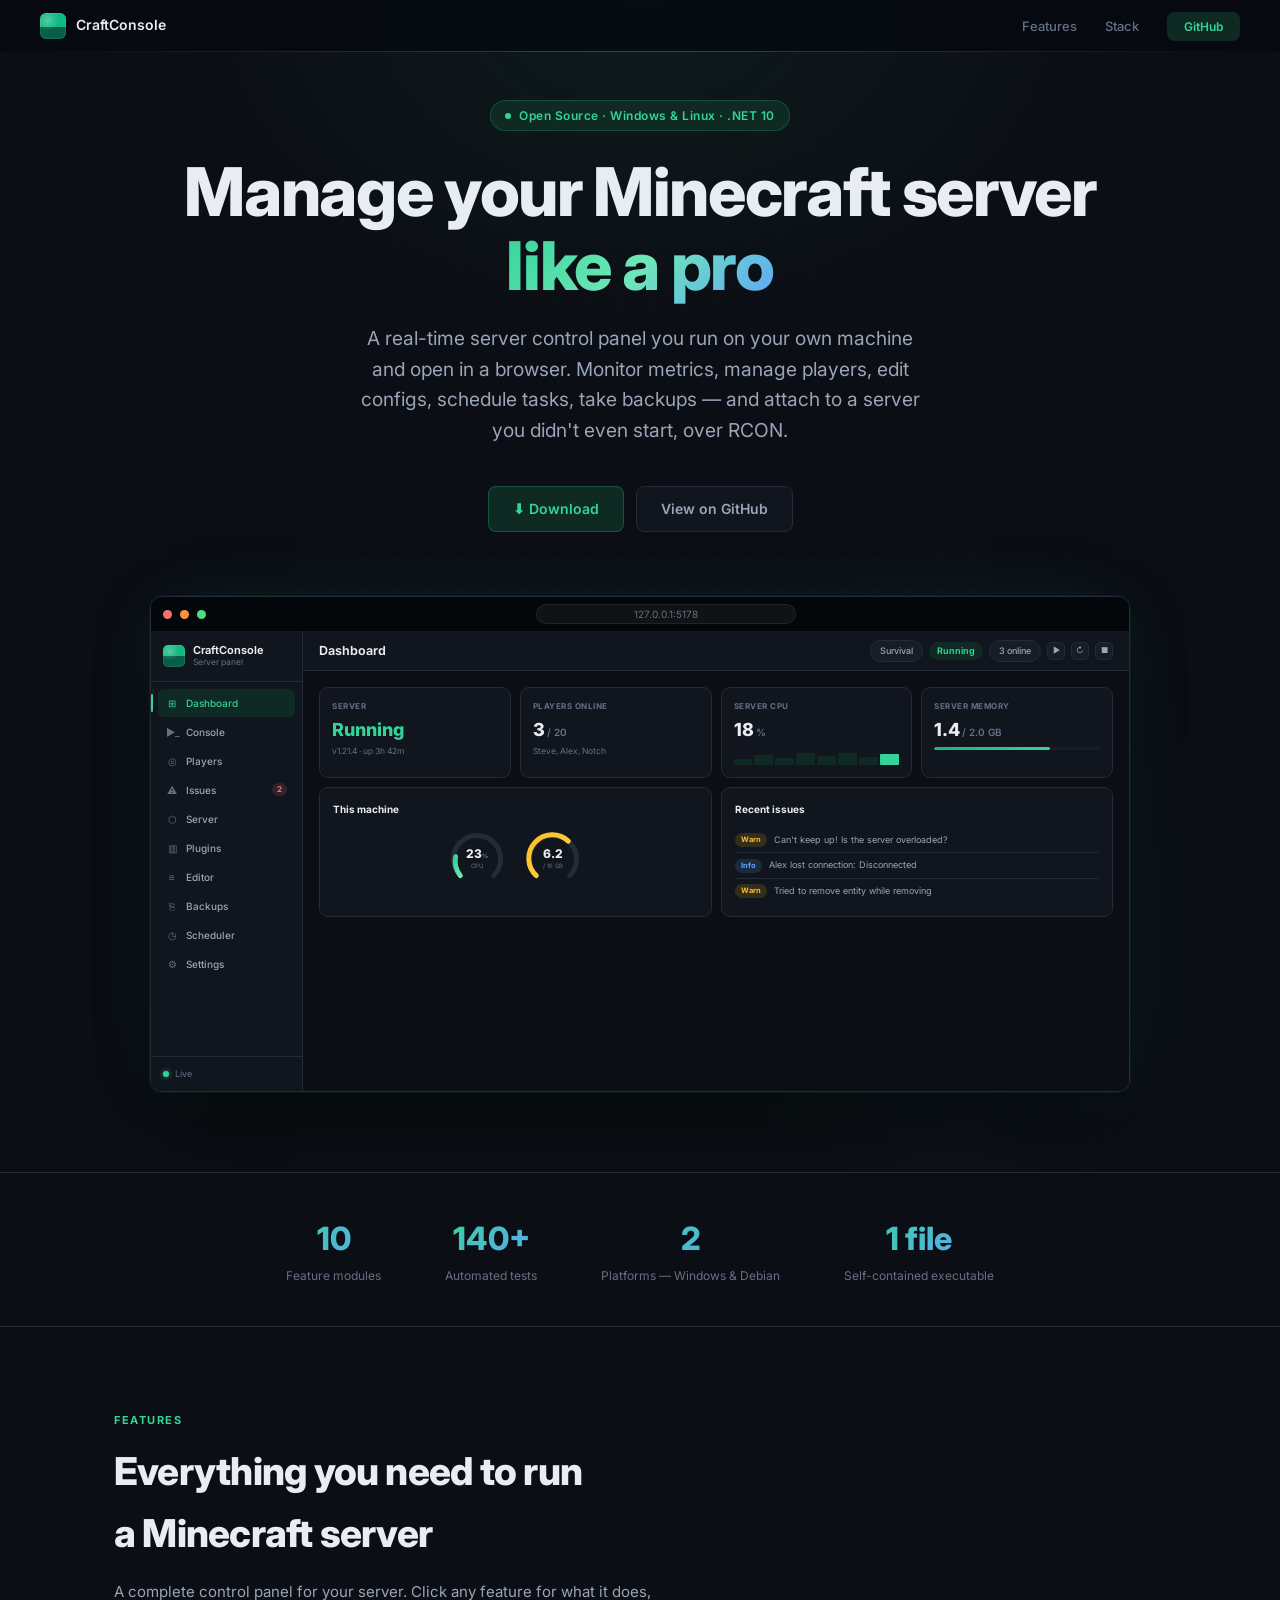
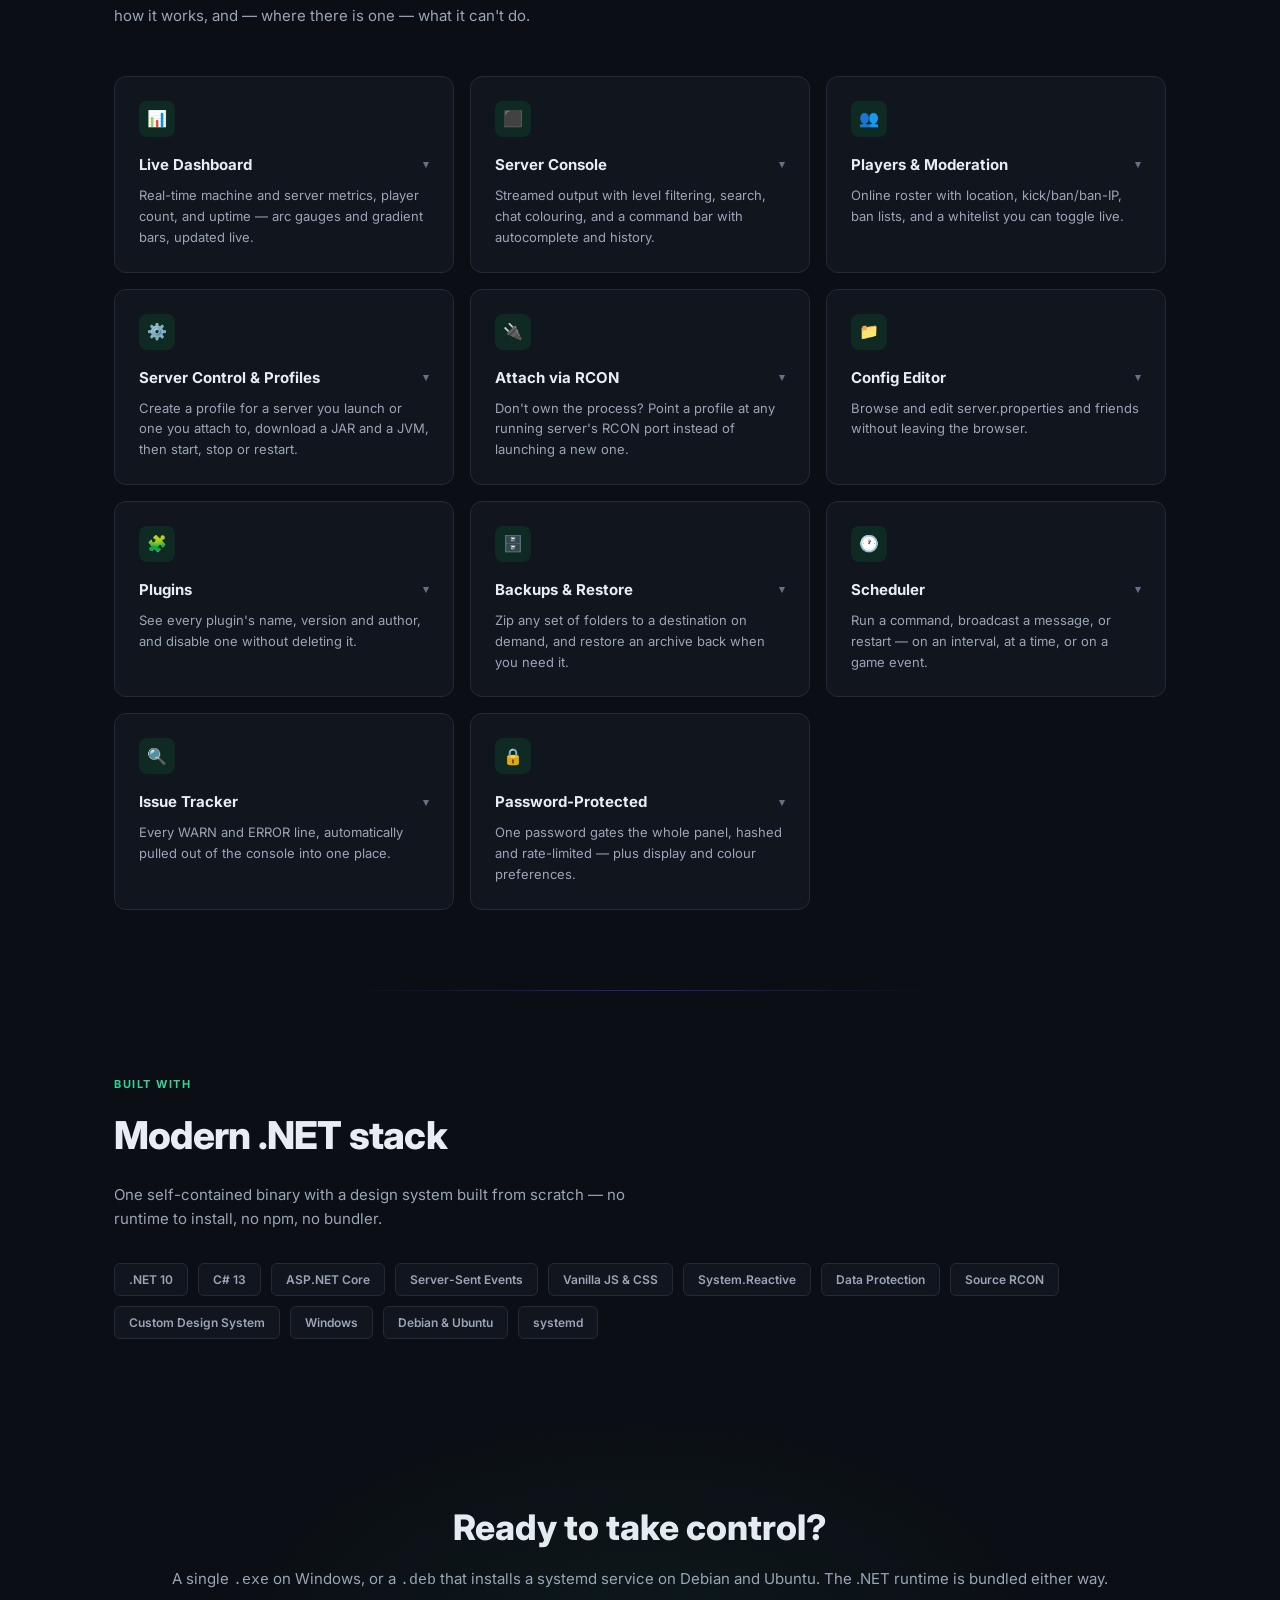
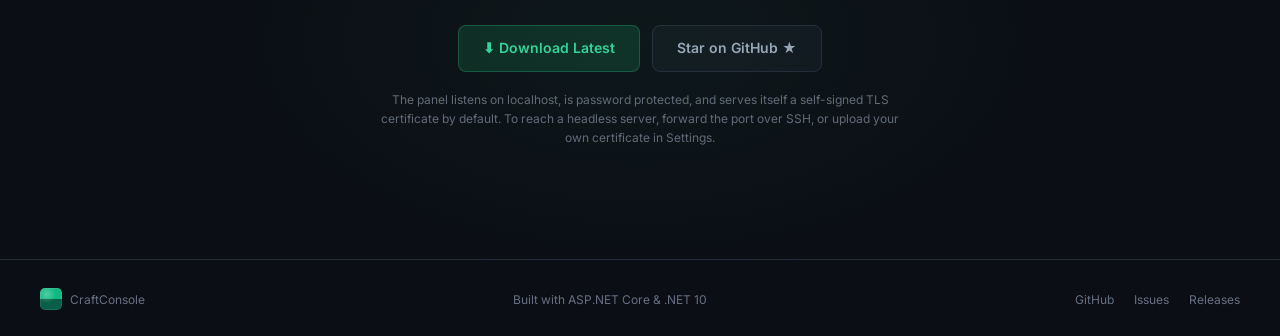
==== commit a282068e: "feat: serve HTTPS by default with a self-signed cert, uploadable in Settings The panel was plain HTT" ====
--- a/docs/index.html
+++ b/docs/index.html
@@ -867,7 +867,7 @@
       <div class="feature-detail-source">
         <p><strong>What it does.</strong> A single operator password (PBKDF2-SHA256, 210,000 iterations) required for every request once set; server-held sessions; a lockout per IP after 5 failed attempts. Settings also covers console display (timestamps, auto-scroll, buffer size) and per-level colour customisation.</p>
         <p><strong>How it works.</strong> First run is loopback-only, so setup can't be hijacked over the network even if the panel is bound wider afterwards.</p>
-        <p><strong>Limits.</strong> There's no TLS — use an SSH tunnel or a trusted network to reach the panel from elsewhere.</p>
+        <p><strong>Limits.</strong> TLS is self-signed by default — expect a one-time browser warning unless you upload your own certificate in Settings.</p>
       </div>
     </div>
 
@@ -922,8 +922,9 @@
     <a href="https://github.com/HexEditHD/CraftConsole" class="btn btn-secondary">Star on GitHub ★</a>
   </div>
   <p style="margin-top:18px;font-size:12px;opacity:.6;max-width:520px;margin-left:auto;margin-right:auto">
-    The panel listens on localhost and is password protected. To reach a headless server,
-    forward the port over SSH — there is no TLS yet, so don't expose it directly.
+    The panel listens on localhost, is password protected, and serves itself a self-signed
+    TLS certificate by default. To reach a headless server, forward the port over SSH, or
+    upload your own certificate in Settings.
   </p>
 </div>
 
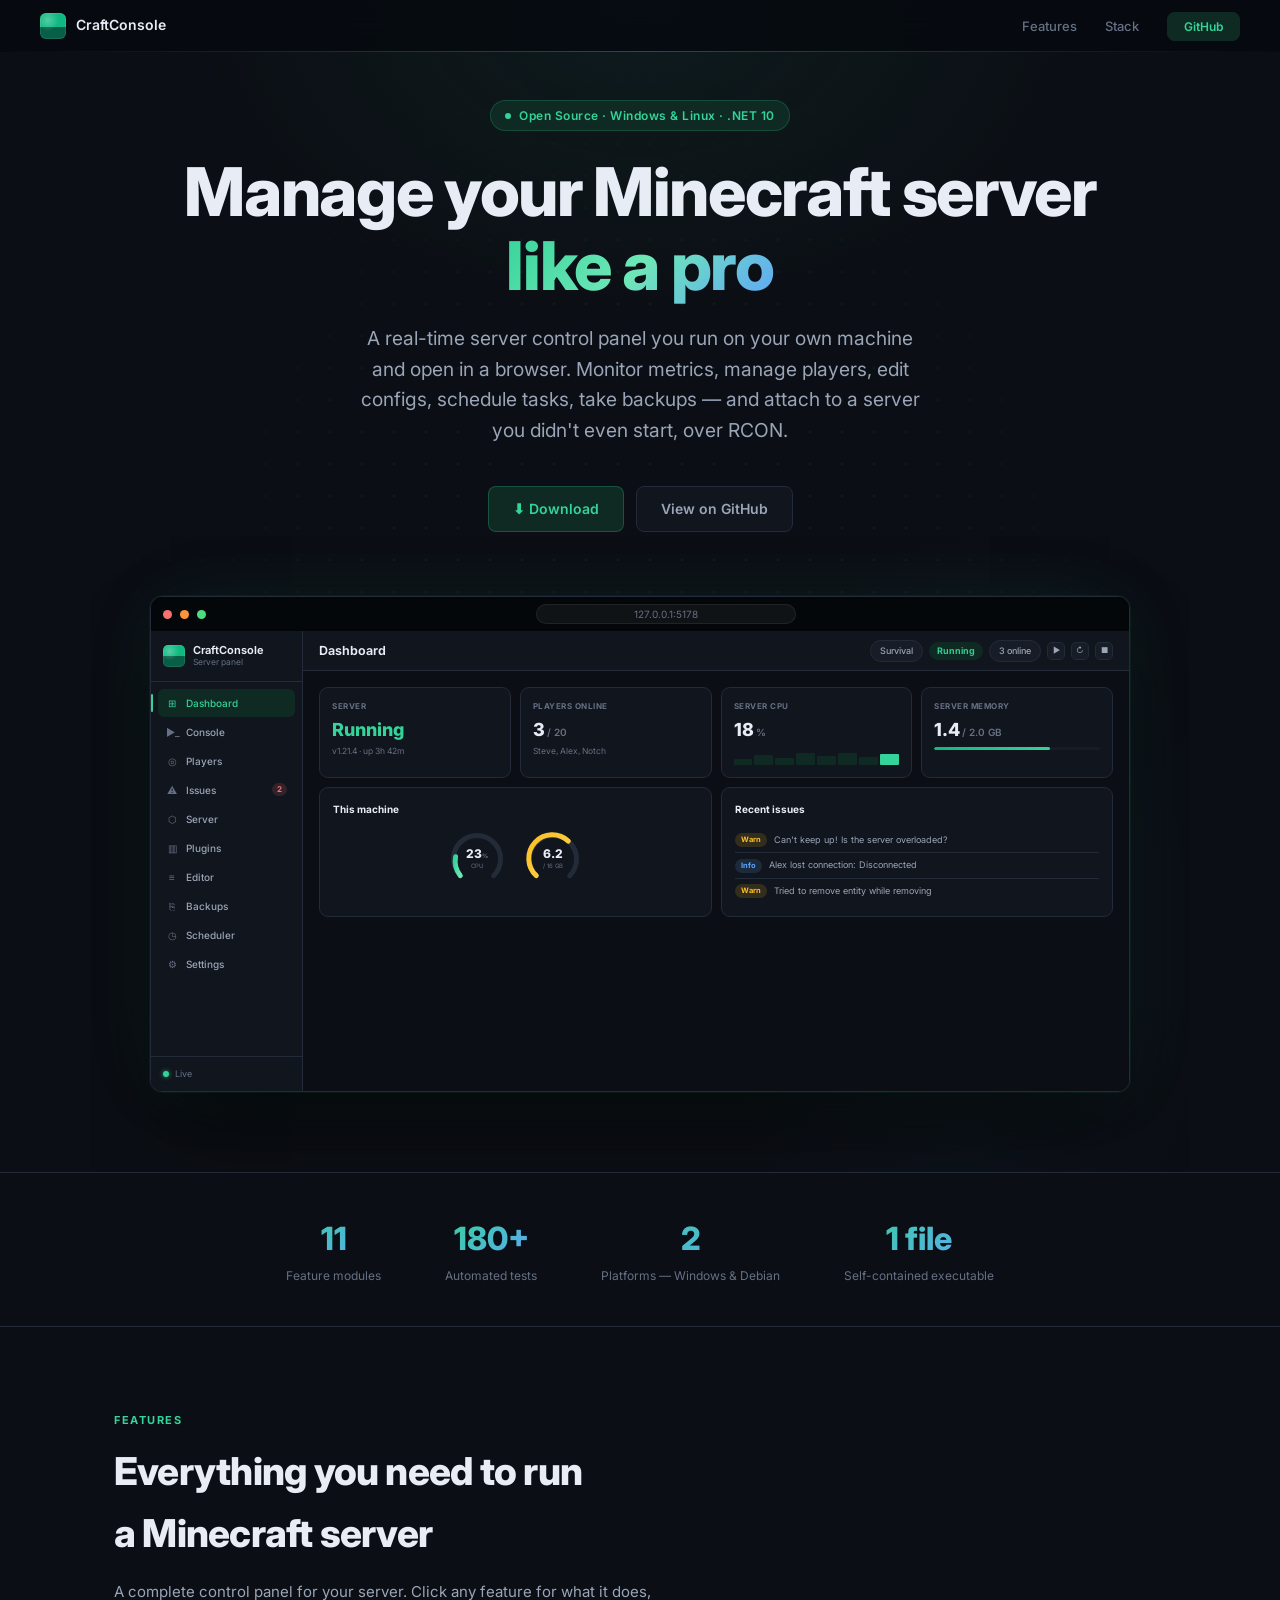
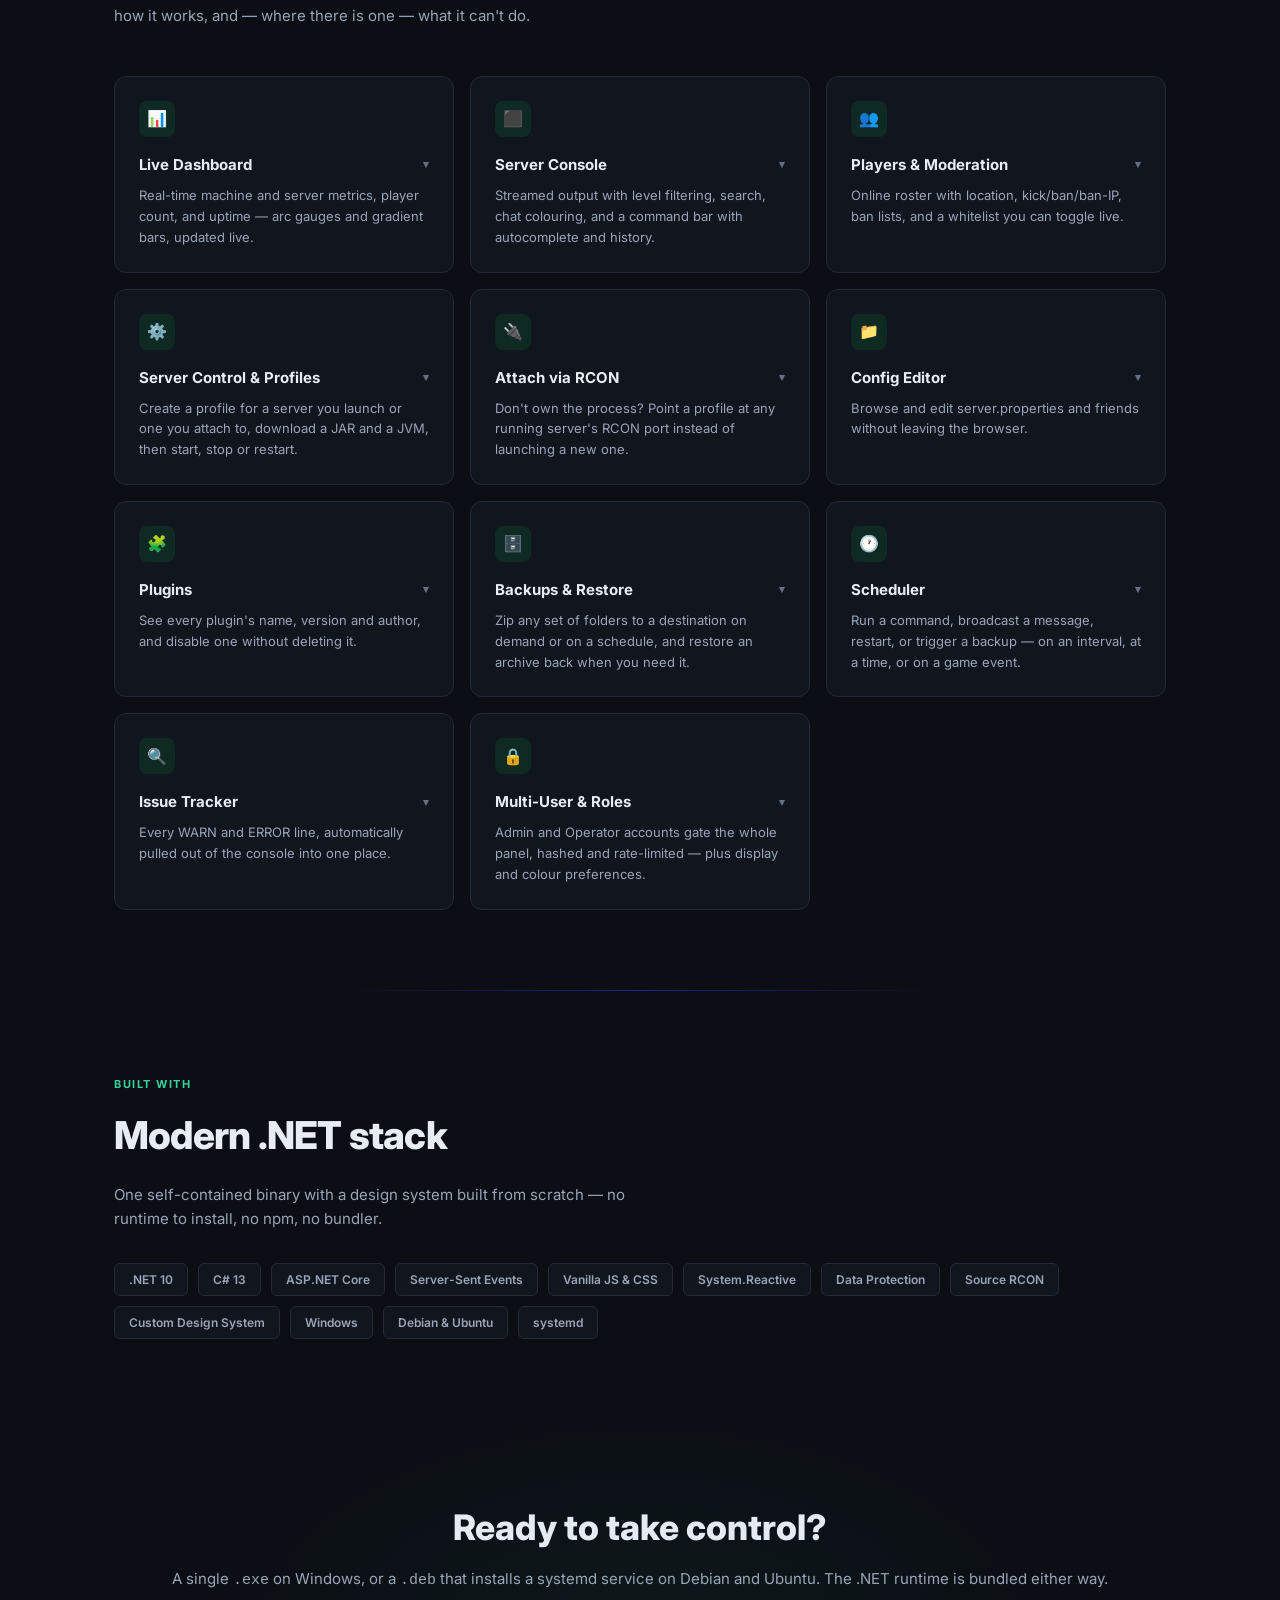
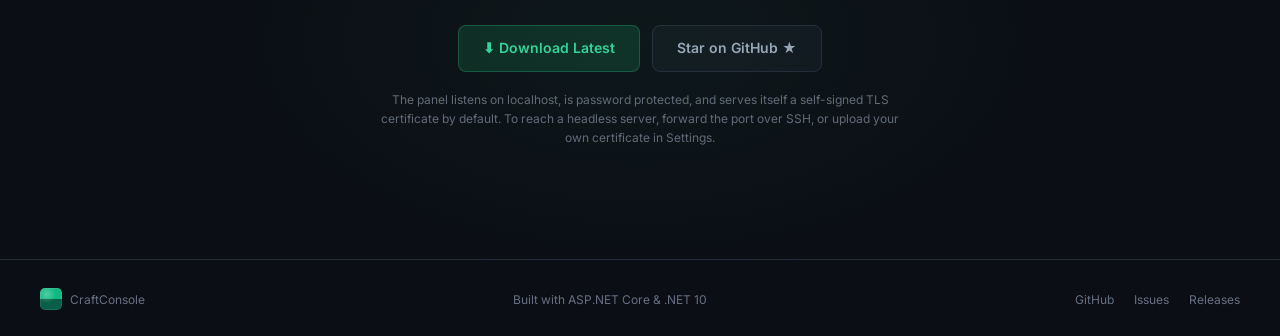
==== commit 9c7efd4c: "docs: bring README and landing page up to date with RBAC, NeoForge/Fabric and scheduled backups Both" ====
--- a/docs/index.html
+++ b/docs/index.html
@@ -703,11 +703,11 @@
 <!-- ── Stats ── -->
 <div class="stats-bar">
   <div class="stat-item">
-    <div class="stat-number">10</div>
+    <div class="stat-number">11</div>
     <div class="stat-label">Feature modules</div>
   </div>
   <div class="stat-item">
-    <div class="stat-number">140+</div>
+    <div class="stat-number">180+</div>
     <div class="stat-label">Automated tests</div>
   </div>
   <div class="stat-item">
@@ -774,9 +774,9 @@
         <div class="feature-desc">Create a profile for a server you launch or one you attach to, download a JAR and a JVM, then start, stop or restart.</div>
       </button>
       <div class="feature-detail-source">
-        <p><strong>What it does.</strong> Profiles in two modes — Managed, where the panel launches and owns the process, or Remote, attached over RCON — plus start/stop/restart, a guided server-JAR download (Vanilla, Paper and Purpur auto-download with a version picker, progress and cancel), and Java runtime detection with one-click downloads.</p>
+        <p><strong>What it does.</strong> Profiles in two modes — Managed, where the panel launches and owns the process, or Remote, attached over RCON — plus start/stop/restart, a guided server-JAR download (Vanilla, Paper, Purpur, Fabric and NeoForge auto-download with a version picker, progress and cancel; Spigot and classic Forge get a direct link and copy-pasteable instructions instead, since neither can be redistributed or automated), and Java runtime detection — one click and a UAC prompt on Windows, copy-pasteable <code>apt</code> commands on Linux.</p>
         <p><strong>How it works.</strong> A Managed profile launches the JAR as a child process and reads its output directly; a Remote profile authenticates over RCON instead.</p>
-        <p><strong>Limits.</strong> One active server at a time.</p>
+        <p><strong>Limits.</strong> One active server at a time. NeoForge additionally needs a detected Java runtime before it can install — download or detect one first.</p>
       </div>
     </div>
 
@@ -823,10 +823,10 @@
       <button class="feature-card-trigger" type="button" data-feature="backups" aria-expanded="false" aria-controls="feature-panel">
         <div class="feature-icon" aria-hidden="true">🗄️</div>
         <div class="feature-title"><span>Backups &amp; Restore</span><span class="feature-chevron" aria-hidden="true">▾</span></div>
-        <div class="feature-desc">Zip any set of folders to a destination on demand, and restore an archive back when you need it.</div>
+        <div class="feature-desc">Zip any set of folders to a destination on demand or on a schedule, and restore an archive back when you need it.</div>
       </button>
       <div class="feature-detail-source">
-        <p><strong>What it does.</strong> Backup job definitions — a name, one or more source paths, a destination and a compression level — run-on-demand with live progress, an archive list per job, and restore into a chosen directory.</p>
+        <p><strong>What it does.</strong> Backup job definitions — a name, one or more source paths, a destination and a compression level — run on demand or from a scheduled task, with live progress, an archive list per job, and restore into a chosen directory. Jobs can be disabled without deleting them.</p>
         <p><strong>How it works.</strong> Restoring extracts the archive over the target directory, overwriting only files with matching names; every entry is checked to stay within the target before it's written.</p>
         <p><strong>Limits.</strong> Restoring requires the server to be stopped first — writing over a live world would just be overwritten by the next autosave.</p>
       </div>
@@ -836,10 +836,10 @@
       <button class="feature-card-trigger" type="button" data-feature="scheduler" aria-expanded="false" aria-controls="feature-panel">
         <div class="feature-icon" aria-hidden="true">🕐</div>
         <div class="feature-title"><span>Scheduler</span><span class="feature-chevron" aria-hidden="true">▾</span></div>
-        <div class="feature-desc">Run a command, broadcast a message, or restart — on an interval, at a time, or on a game event.</div>
+        <div class="feature-desc">Run a command, broadcast a message, restart, or trigger a backup — on an interval, at a time, or on a game event.</div>
       </button>
       <div class="feature-detail-source">
-        <p><strong>What it does.</strong> Triggers on an interval in seconds, a daily time, a player joining, or the server becoming ready; actions to run a console command, broadcast a message, or restart the server. Tasks can be enabled, disabled, or run on demand.</p>
+        <p><strong>What it does.</strong> Triggers on an interval in seconds, a daily time, a player joining, or the server becoming ready; actions to run a console command, broadcast a message, restart the server, or run a configured backup job. Tasks can be enabled, disabled, or run on demand.</p>
         <p><strong>How it works.</strong> Triggers and actions run against whatever server is currently active, managed or RCON alike.</p>
         <p><strong>Limits.</strong> A trigger or action that can't fire on the current connection — Restart or "server ready" over RCON — shows as disabled with why, rather than sitting there silently never running.</p>
       </div>
@@ -861,12 +861,12 @@
     <div class="feature-card">
       <button class="feature-card-trigger" type="button" data-feature="security" aria-expanded="false" aria-controls="feature-panel">
         <div class="feature-icon" aria-hidden="true">🔒</div>
-        <div class="feature-title"><span>Password-Protected</span><span class="feature-chevron" aria-hidden="true">▾</span></div>
-        <div class="feature-desc">One password gates the whole panel, hashed and rate-limited — plus display and colour preferences.</div>
+        <div class="feature-title"><span>Multi-User &amp; Roles</span><span class="feature-chevron" aria-hidden="true">▾</span></div>
+        <div class="feature-desc">Admin and Operator accounts gate the whole panel, hashed and rate-limited — plus display and colour preferences.</div>
       </button>
       <div class="feature-detail-source">
-        <p><strong>What it does.</strong> A single operator password (PBKDF2-SHA256, 210,000 iterations) required for every request once set; server-held sessions; a lockout per IP after 5 failed attempts. Settings also covers console display (timestamps, auto-scroll, buffer size) and per-level colour customisation.</p>
-        <p><strong>How it works.</strong> First run is loopback-only, so setup can't be hijacked over the network even if the panel is bound wider afterwards.</p>
+        <p><strong>What it does.</strong> Multi-user accounts (PBKDF2-SHA256, 210,000 iterations) with Admin or Operator roles — Admin manages everything including other users, downloads, settings and TLS; Operator covers day-to-day operation: console, players, moderation, start/stop/restart, and running existing backups. Server-held sessions per user; a lockout per IP after 5 failed attempts. Settings also covers console display (timestamps, auto-scroll, buffer size) and per-level colour customisation.</p>
+        <p><strong>How it works.</strong> First run creates a single Admin account and is loopback-only, so setup can't be hijacked over the network even if the panel is bound wider afterwards. At least one enabled Admin always exists — the panel refuses to delete, disable or demote the last one.</p>
         <p><strong>Limits.</strong> TLS is self-signed by default — expect a one-time browser warning unless you upload your own certificate in Settings.</p>
       </div>
     </div>
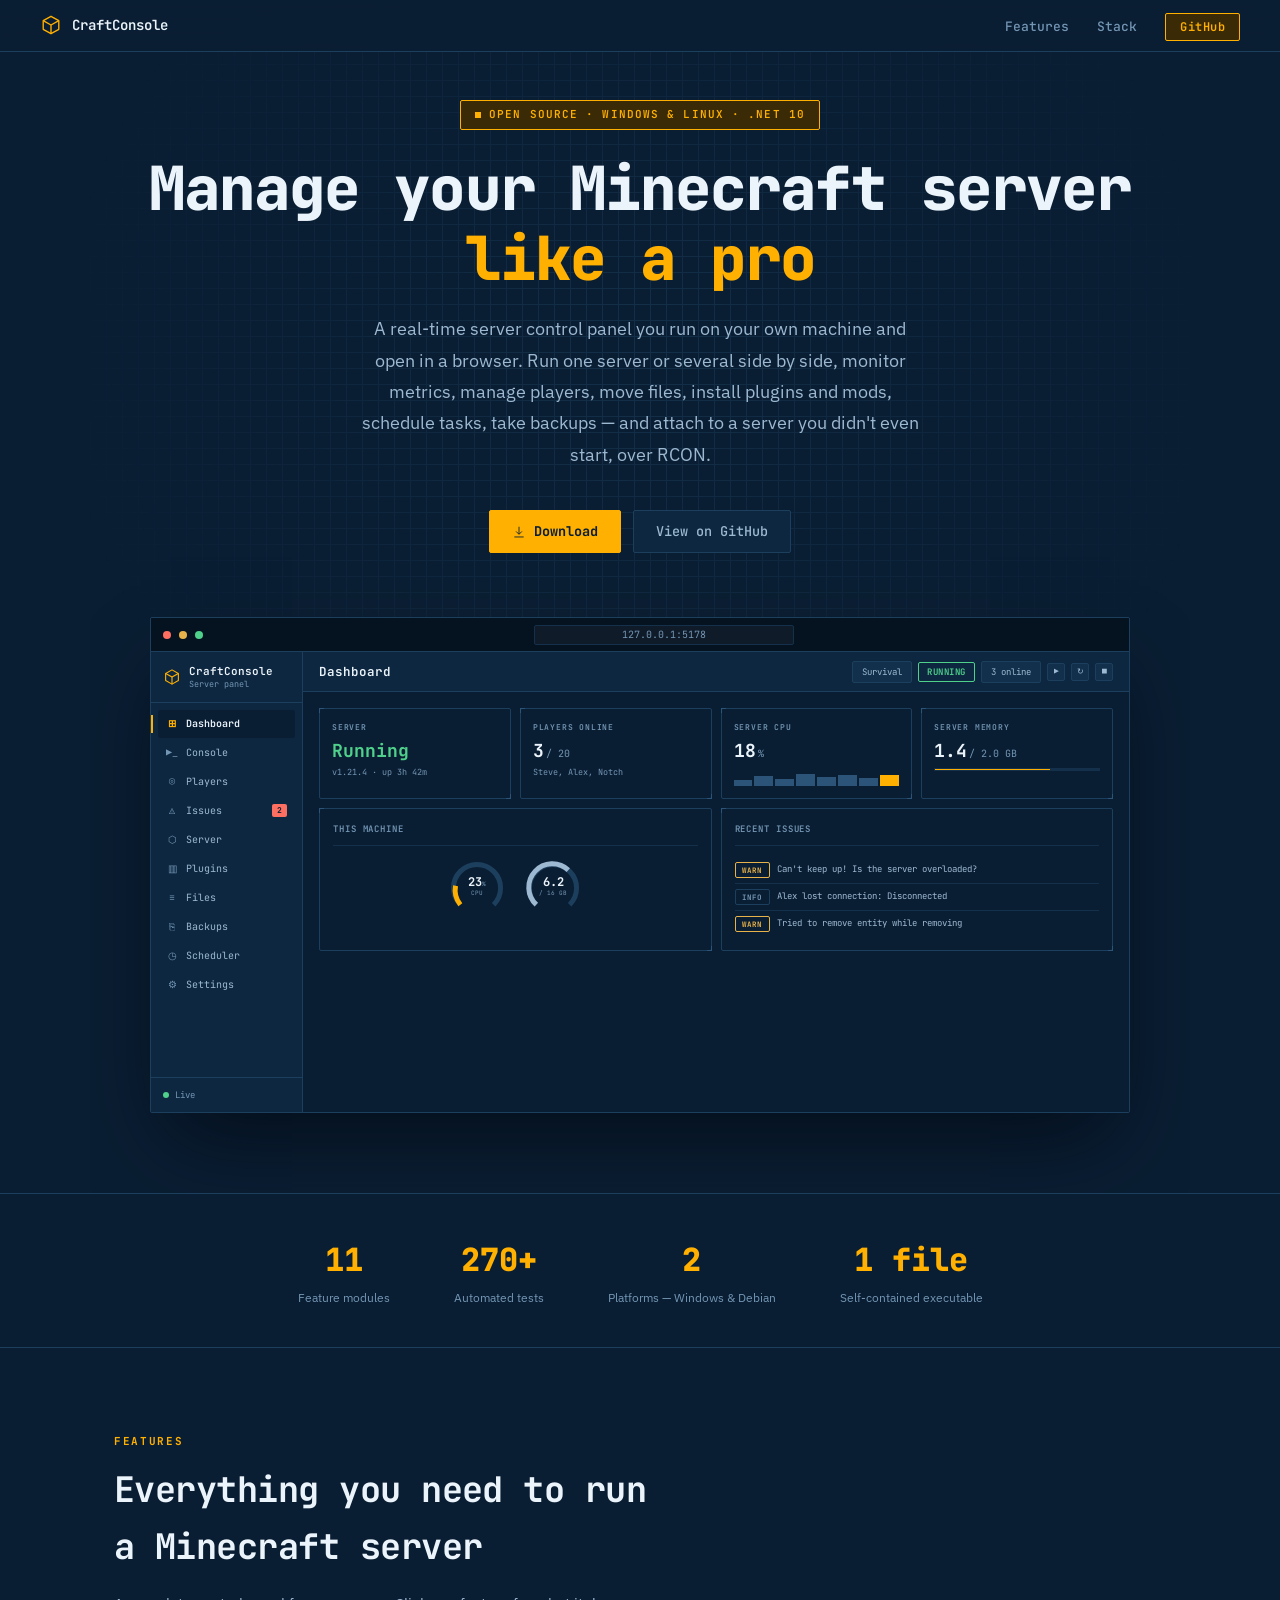
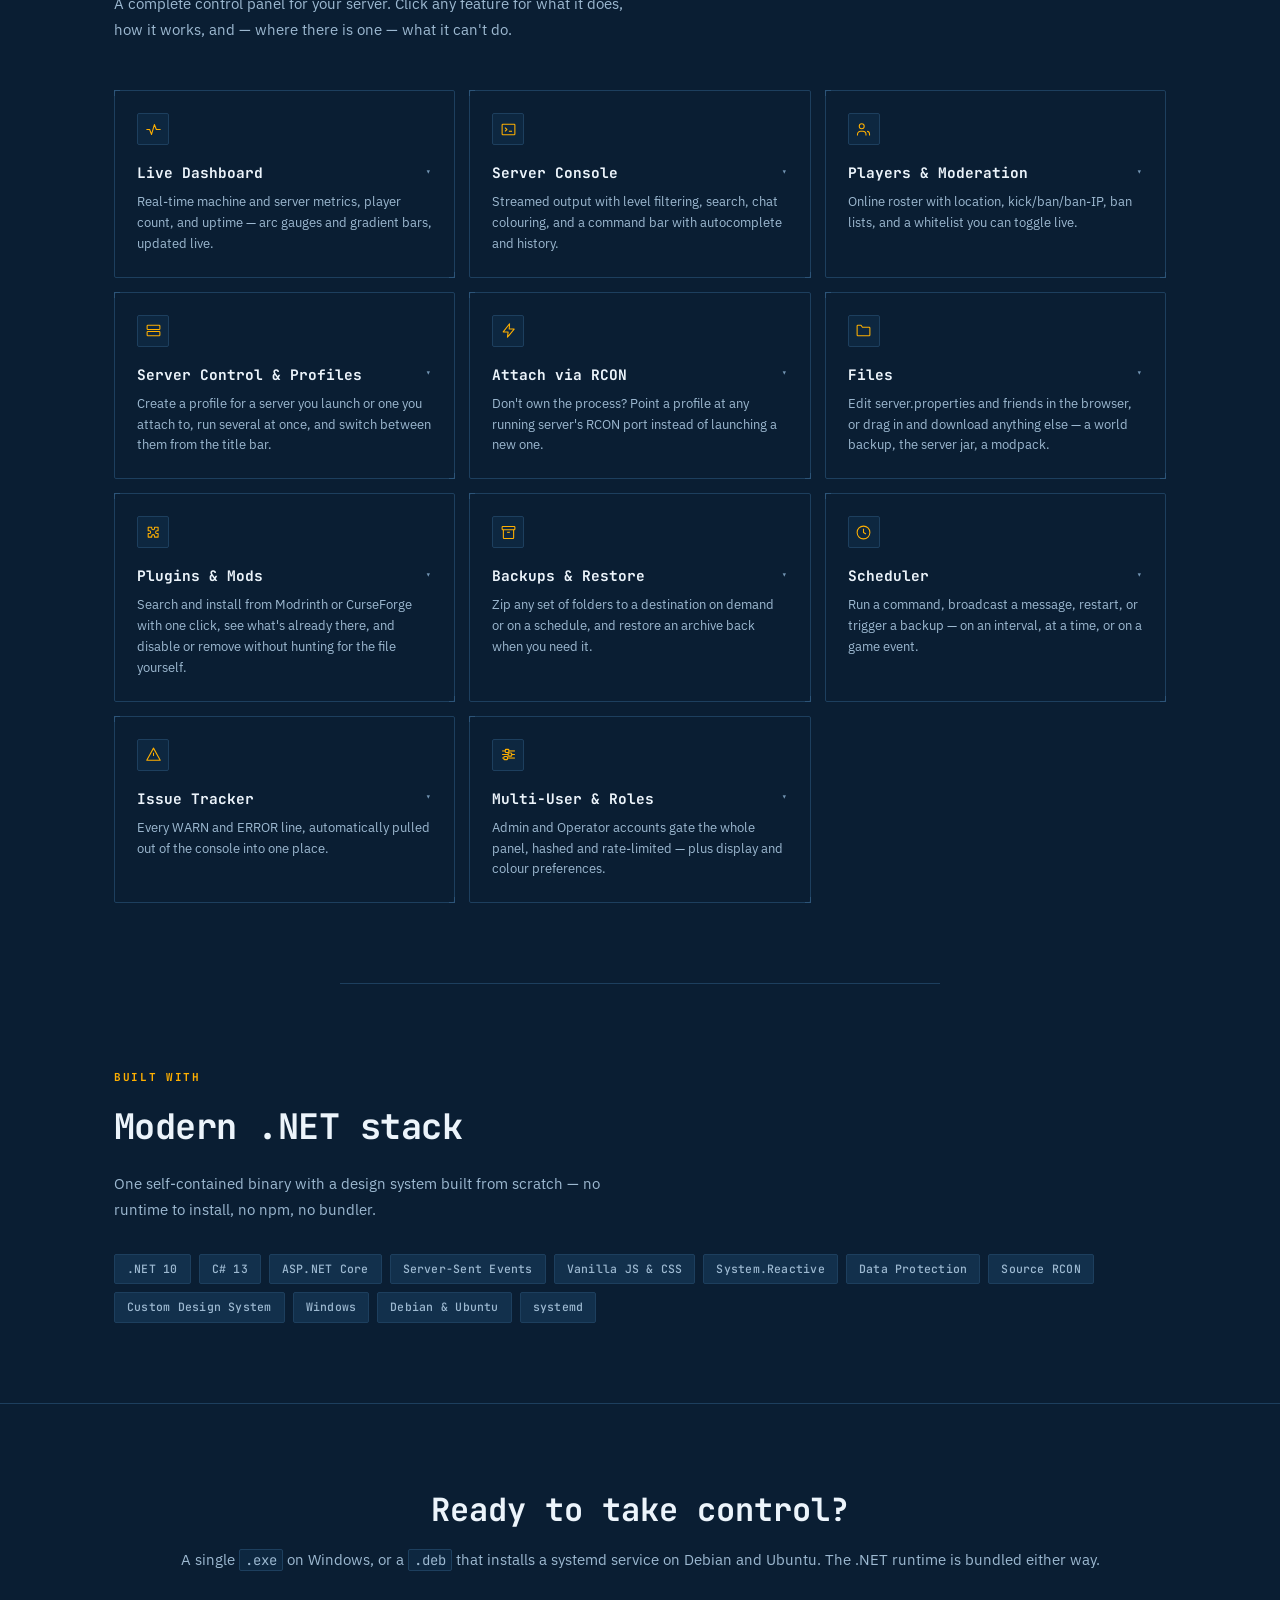
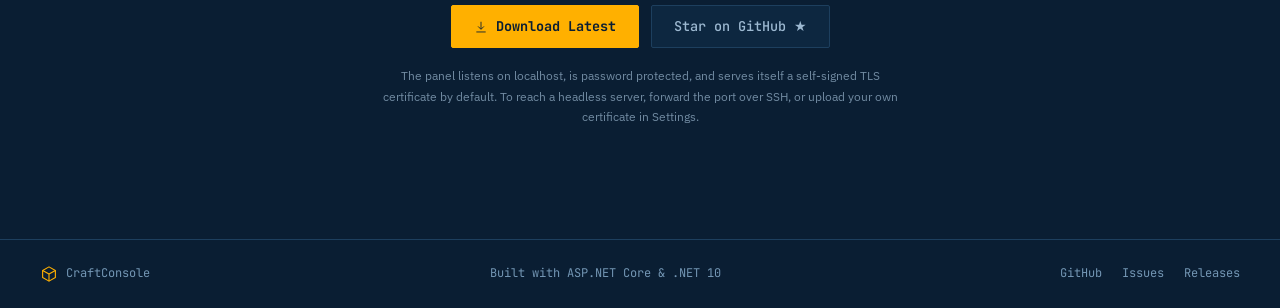
==== commit b9173f7e: "docs: bring README and landing page up to date, restyle landing page to match the app Neither doc ha" ====
--- a/docs/index.html
+++ b/docs/index.html
@@ -4,67 +4,86 @@
   <meta charset="UTF-8"/>
   <meta name="viewport" content="width=device-width, initial-scale=1.0"/>
   <title>CraftConsole — Minecraft Server Management</title>
-  <link rel="icon" href="data:image/svg+xml,%3Csvg xmlns='http://www.w3.org/2000/svg' viewBox='0 0 32 32'%3E%3Crect x='2' y='2' width='28' height='28' rx='7' fill='%2310B981'/%3E%3Crect x='2' y='16' width='28' height='14' rx='7' fill='%23065F46'/%3E%3Crect x='9' y='9' width='5' height='5' fill='%23064E3B'/%3E%3Crect x='18' y='9' width='5' height='5' fill='%23064E3B'/%3E%3C/svg%3E"/>
+  <link rel="icon" href="data:image/svg+xml,%3Csvg xmlns='http://www.w3.org/2000/svg' viewBox='0 0 32 32'%3E%3Crect width='32' height='32' rx='6' fill='%230a1e33'/%3E%3Cpath d='M16 4 27 9.5v13L16 28 5 22.5v-13Z' fill='none' stroke='%23ffb000' stroke-width='2' stroke-linejoin='round'/%3E%3C/svg%3E"/>
   <link rel="preconnect" href="https://fonts.googleapis.com"/>
   <link rel="preconnect" href="https://fonts.gstatic.com" crossorigin/>
-  <link href="https://fonts.googleapis.com/css2?family=Inter:wght@300;400;500;600;700;800&display=swap" rel="stylesheet"/>
+  <link href="https://fonts.googleapis.com/css2?family=JetBrains+Mono:wght@400;500;600;700;800&family=IBM+Plex+Sans:wght@400;500&display=swap" rel="stylesheet"/>
   <style>
     *, *::before, *::after { box-sizing: border-box; margin: 0; padding: 0; }
 
+    /* ── Tokens — lifted straight from the app's own CYANOTYPE stylesheet.
+       A real blueprint is not ink on white paper — it is a cyanotype:
+       white lines burned onto Prussian blue. Amber is the one non-blue
+       thing on the sheet, reserved for what's live. ── */
     :root {
-      --bg:           #0B0E14;
-      --surface:      #11151D;
-      --surface-alt:  #171C26;
-      --border:       #232A38;
-      --border-strong:#2F3849;
-      --separator:    #232A38;
-      --accent:       #34D399;
-      --accent-strong:#10B981;
-      --accent-deep:  #065F46;
-      --accent-dim:   #0E2A22;
-      --text-primary: #E8ECF4;
-      --text-secondary: #9AA5B8;
-      --text-muted:   #667084;
-      --danger:       #F87171;
-      --warn:         #FBBF24;
-      --info:         #60A5FA;
+      --sheet:   #0a1e33;
+      --sheet-2: #0d2740;
+      --sheet-3: #12304c;
+
+      --n-100: #14304a;
+      --n-200: #1d3f5e;
+      --n-300: #2c5478;
+      --n-500: #7396b4;
+      --n-600: #9db9d1;
+      --n-900: #ecf4fb;
+
+      --ink:     var(--n-900);
+      --ink-mid: var(--n-600);
+      --ink-low: var(--n-500);
+
+      --rule:      var(--n-100);
+      --rule-firm: var(--n-200);
+
+      --blue:      #ffb000;
+      --blue-wash: #3a2a06;
+
+      --warn: #e8b24a;
+      --bad:  #ff6f61;
+      --good: #4fd18b;
+
+      --f-mono: 'JetBrains Mono', ui-monospace, Consolas, monospace;
+      --f-sans: 'IBM Plex Sans', system-ui, sans-serif;
+
+      --r: 2px;
+      --grid-pitch: 16px;
     }
 
     html { scroll-behavior: smooth; }
 
     body {
-      background: var(--bg);
-      color: var(--text-primary);
-      font-family: 'Inter', 'Segoe UI', sans-serif;
+      background: var(--sheet);
+      color: var(--ink);
+      font-family: var(--f-mono);
       font-size: 15px;
       line-height: 1.6;
       overflow-x: hidden;
     }
 
-    :focus-visible { outline: 2px solid var(--accent); outline-offset: 2px; border-radius: 4px; }
+    /* Prose opts out of the mono default, same rule as the app itself:
+       structure is mono, sentences meant to be read are Plex. */
+    .prose { font-family: var(--f-sans); }
+
+    :focus-visible { outline: 2px solid var(--blue); outline-offset: 2px; }
 
     /* ── Scrollbar ── */
-    ::-webkit-scrollbar { width: 4px; }
+    ::-webkit-scrollbar { width: 10px; }
     ::-webkit-scrollbar-track { background: transparent; }
-    ::-webkit-scrollbar-thumb { background: var(--text-muted); border-radius: 2px; }
-
-    /* ── Brand mark (shared: nav, mock topbar, footer) ── */
+    ::-webkit-scrollbar-thumb { background: var(--n-200); border: 3px solid var(--sheet); background-clip: padding-box; border-radius: 5px; }
+
+    /* ── Brand mark (shared: nav, mock topbar, footer) — the isometric
+       cube, drawn the same way the app's own sidebar mark is. ── */
     .brand-mark {
-      flex-shrink: 0; border-radius: 22%;
-      background:
-        radial-gradient(circle at 30% 28%, rgba(255,255,255,.28), transparent 42%),
-        linear-gradient(180deg, var(--accent-strong) 0%, var(--accent-strong) 52%, var(--accent-deep) 52%);
-      box-shadow: inset 0 0 0 1px rgba(255,255,255,.09);
-    }
+      flex-shrink: 0; display: inline-flex; color: var(--blue);
+    }
+    .brand-mark svg { display: block; width: 100%; height: 100%; }
 
     /* ── Nav ── */
     nav {
       position: fixed; top: 0; left: 0; right: 0; z-index: 100;
       height: 52px;
-      background: rgba(6,10,16,0.85);
-      backdrop-filter: blur(12px);
-      border-bottom: 1px solid transparent;
-      border-image: linear-gradient(90deg, transparent, #9934D399 50%, transparent) 1;
+      background: rgba(10,30,51,.9);
+      backdrop-filter: blur(10px);
+      border-bottom: 1px solid var(--rule-firm);
       display: flex; align-items: center; justify-content: space-between;
       padding: 0 40px;
     }
@@ -72,35 +91,35 @@
       display: flex; align-items: center; gap: 10px;
       text-decoration: none;
     }
-    .nav-brand .brand-mark { width: 26px; height: 26px; }
+    .nav-brand .brand-mark { width: 22px; height: 22px; }
     .nav-title {
       font-size: 14px; font-weight: 600;
-      color: var(--text-primary);
+      color: var(--ink);
     }
     .nav-links {
-      display: flex; gap: 28px; list-style: none;
+      display: flex; align-items: center; gap: 28px; list-style: none;
     }
     .nav-links a {
-      color: var(--text-muted);
+      color: var(--ink-low);
       text-decoration: none;
       font-size: 13px; font-weight: 500;
       transition: color .15s;
     }
-    .nav-links a:hover { color: var(--text-secondary); }
+    .nav-links a:hover { color: var(--ink-mid); }
     .nav-cta {
-      background: var(--accent-dim);
-      color: var(--accent) !important;
-      border: 1px solid var(--accent-dim);
-      padding: 6px 16px;
-      border-radius: 8px;
+      background: var(--blue-wash);
+      color: var(--blue) !important;
+      border: 1px solid var(--blue);
+      border-radius: var(--r);
+      padding: 5px 14px;
       font-size: 12px !important;
       font-weight: 600 !important;
-      transition: background .15s, box-shadow .15s !important;
+      letter-spacing: .04em;
+      transition: background .15s, color .15s !important;
     }
     .nav-cta:hover {
-      background: var(--accent) !important;
-      color: var(--bg) !important;
-      box-shadow: 0 0 18px 3px rgba(52,211,153,.3);
+      background: var(--blue) !important;
+      color: var(--sheet) !important;
     }
 
     /* ── Hero ── */
@@ -113,62 +132,56 @@
       position: relative;
       overflow: hidden;
     }
+    /* The drawing sheet's own ruled grid — the same texture the file
+       editor's own textarea uses, faded out toward the edges. */
     .hero::before {
       content: '';
       position: absolute; inset: 0;
-      background:
-        radial-gradient(ellipse 60% 40% at 50% 0%, rgba(52,211,153,.07) 0%, transparent 70%),
-        radial-gradient(ellipse 40% 60% at 80% 80%, rgba(96,165,250,.04) 0%, transparent 60%);
-      pointer-events: none;
-    }
-    /* Grid dot texture */
-    .hero::after {
-      content: '';
-      position: absolute; inset: 0;
-      background-image: radial-gradient(rgba(52,211,153,.08) 1px, transparent 1px);
-      background-size: 32px 32px;
-      mask-image: radial-gradient(ellipse 80% 80% at 50% 50%, black 30%, transparent 70%);
+      background-image:
+        linear-gradient(to right, var(--rule) 1px, transparent 1px),
+        linear-gradient(to bottom, var(--rule) 1px, transparent 1px);
+      background-size: var(--grid-pitch) var(--grid-pitch);
+      mask-image: radial-gradient(ellipse 70% 60% at 50% 30%, black 0%, transparent 75%);
       pointer-events: none;
     }
     .hero-badge {
       display: inline-flex; align-items: center; gap: 8px;
-      background: var(--accent-dim);
-      border: 1px solid rgba(52,211,153,.2);
-      border-radius: 20px;
+      background: var(--blue-wash);
+      border: 1px solid var(--blue);
+      border-radius: var(--r);
       padding: 5px 14px;
-      font-size: 12px; font-weight: 600;
-      color: var(--accent);
-      letter-spacing: .5px;
+      font-size: 11px; font-weight: 600;
+      color: var(--blue);
+      letter-spacing: .1em;
+      text-transform: uppercase;
       margin-bottom: 24px;
       position: relative; z-index: 1;
     }
     .hero-badge-dot {
-      width: 6px; height: 6px; border-radius: 50%;
-      background: var(--accent);
+      width: 6px; height: 6px;
+      background: var(--blue);
       animation: pulse 1.8s ease-in-out infinite alternate;
     }
     @keyframes pulse { from { opacity: 1; } to { opacity: .25; } }
 
     .hero h1 {
-      font-size: clamp(2.4rem, 6vw, 4.2rem);
+      font-family: var(--f-mono);
+      font-size: clamp(2.2rem, 5.6vw, 3.8rem);
       font-weight: 800;
-      line-height: 1.1;
-      letter-spacing: -.02em;
+      line-height: 1.15;
+      letter-spacing: -.015em;
       margin-bottom: 20px;
       position: relative; z-index: 1;
     }
-    .hero h1 span {
-      background: linear-gradient(135deg, #34D399 0%, #6EE7B7 50%, #60A5FA 100%);
-      -webkit-background-clip: text;
-      -webkit-text-fill-color: transparent;
-      background-clip: text;
-    }
+    .hero h1 span { color: var(--blue); }
     .hero-sub {
-      font-size: clamp(1rem, 2vw, 1.2rem);
-      color: var(--text-secondary);
+      font-family: var(--f-sans);
+      font-size: clamp(1rem, 2vw, 1.15rem);
+      color: var(--ink-mid);
       max-width: 560px;
       margin-bottom: 40px;
       position: relative; z-index: 1;
+      line-height: 1.7;
     }
     .hero-actions {
       display: flex; gap: 12px; flex-wrap: wrap; justify-content: center;
@@ -176,31 +189,33 @@
     }
     .btn {
       display: inline-flex; align-items: center; gap: 8px;
-      padding: 11px 24px;
-      border-radius: 8px;
-      font-size: 14px; font-weight: 600;
+      padding: 10px 22px;
+      border-radius: var(--r);
+      font-family: var(--f-mono);
+      font-size: 13.5px; font-weight: 500;
       text-decoration: none;
-      transition: all .15s;
+      transition: background .15s, border-color .15s, color .15s;
       cursor: pointer;
     }
+    .btn .icon { width: 14px; height: 14px; }
     .btn-primary {
-      background: var(--accent-dim);
-      color: var(--accent);
-      border: 1px solid rgba(52,211,153,.25);
+      background: var(--blue);
+      color: var(--sheet);
+      border: 1px solid var(--blue);
+      font-weight: 700;
     }
     .btn-primary:hover {
-      background: var(--accent);
-      color: var(--bg);
-      box-shadow: 0 0 24px 4px rgba(52,211,153,.35);
+      background: #ffc133;
+      border-color: #ffc133;
     }
     .btn-secondary {
-      background: var(--surface);
-      color: var(--text-secondary);
-      border: 1px solid var(--border);
+      background: var(--sheet-2);
+      color: var(--ink-mid);
+      border: 1px solid var(--rule-firm);
     }
     .btn-secondary:hover {
-      border-color: var(--text-muted);
-      color: var(--text-primary);
+      border-color: var(--n-300);
+      color: var(--ink);
     }
 
     /* ── App preview window ── */
@@ -210,13 +225,10 @@
       width: 100%; max-width: 980px;
     }
     .preview-chrome {
-      border: 1px solid var(--border);
-      border-radius: 12px;
+      border: 1px solid var(--rule-firm);
+      border-radius: var(--r);
       overflow: hidden;
-      box-shadow:
-        0 0 0 1px rgba(52,211,153,.06),
-        0 40px 80px -20px rgba(0,0,0,.7),
-        0 0 80px -10px rgba(52,211,153,.1);
+      box-shadow: 0 40px 80px -20px rgba(0,6,14,.7);
       font-size: 12px;
       text-align: left;
       display: flex;
@@ -224,203 +236,232 @@
     }
     /* Browser chrome — the panel runs in a browser, not a desktop window */
     .pw-titlebar {
-      height: 34px; background: #040709; flex-shrink: 0;
+      height: 34px; background: #051220; flex-shrink: 0;
       display: flex; align-items: center; padding: 0 12px; gap: 8px;
-    }
-    .pw-dot { width: 9px; height: 9px; border-radius: 50%; }
+      border-bottom: 1px solid var(--rule-firm);
+    }
+    .pw-dot { width: 8px; height: 8px; border-radius: 50%; }
     .pw-urlbar {
-      flex: 1; height: 20px; border-radius: 10px;
-      background: rgba(255,255,255,.05);
-      border: 1px solid rgba(255,255,255,.07);
+      flex: 1; height: 20px; border-radius: var(--r);
+      background: rgba(255,255,255,.04);
+      border: 1px solid var(--rule);
       display: flex; align-items: center; justify-content: center; gap: 6px;
-      font-size: 10px; color: var(--text-muted);
+      font-family: var(--f-mono); font-size: 10px; color: var(--ink-low);
       max-width: 260px; margin: 0 auto;
     }
     /* App body: sidebar + main, like the real shell */
     .pw-body { display: flex; min-height: 460px; }
     .pw-sidebar {
       width: 152px; flex-shrink: 0;
-      background: var(--surface);
-      border-right: 1px solid var(--border);
+      background: var(--sheet-2);
+      border-right: 1px solid var(--rule-firm);
       display: flex; flex-direction: column;
     }
     .pw-brand-row {
       display: flex; align-items: center; gap: 8px;
-      padding: 13px 12px; border-bottom: 1px solid var(--border);
-    }
-    .pw-brand-row .brand-mark { width: 22px; height: 22px; }
+      padding: 13px 12px; border-bottom: 1px solid var(--rule-firm);
+    }
+    .pw-brand-row .brand-mark { width: 18px; height: 18px; }
     .pw-brand-text { display: flex; flex-direction: column; line-height: 1.2; }
-    .pw-brand-name { font-size: 11px; font-weight: 650; color: var(--text-primary); }
-    .pw-brand-sub { font-size: 8.5px; color: var(--text-muted); }
+    .pw-brand-name { font-size: 11px; font-weight: 600; color: var(--ink); }
+    .pw-brand-sub { font-size: 8.5px; color: var(--ink-low); }
     .pw-sidenav { flex: 1; padding: 7px; display: flex; flex-direction: column; gap: 1px; }
     .pw-navitem {
       display: flex; align-items: center; gap: 8px;
-      padding: 6px 8px; border-radius: 6px;
-      font-size: 10px; font-weight: 500; color: var(--text-secondary);
+      padding: 6px 8px; border-radius: var(--r);
+      font-family: var(--f-mono); font-size: 10px; font-weight: 400; color: var(--ink-mid);
       position: relative;
     }
-    .pw-navitem-icon { width: 12px; text-align: center; color: var(--text-muted); font-size: 10px; }
-    .pw-navitem.active { background: var(--accent-dim); color: var(--accent); }
-    .pw-navitem.active .pw-navitem-icon { color: var(--accent); }
+    .pw-navitem-icon { width: 12px; text-align: center; color: var(--ink-low); font-size: 10px; }
+    .pw-navitem.active { background: var(--sheet); color: var(--ink); font-weight: 600; }
+    .pw-navitem.active .pw-navitem-icon { color: var(--blue); }
     .pw-navitem.active::before {
       content: ''; position: absolute; left: -7px; top: 5px; bottom: 5px;
-      width: 2px; border-radius: 2px; background: var(--accent);
+      width: 2px; background: var(--blue);
     }
     .pw-navitem-badge {
-      margin-left: auto; background: rgba(248,113,113,.15); color: var(--danger);
-      font-size: 8px; font-weight: 700; padding: 0 5px; border-radius: 99px;
+      margin-left: auto; background: var(--bad); color: var(--sheet);
+      font-family: var(--f-mono); font-size: 8px; font-weight: 700; padding: 0 5px; border-radius: var(--r);
     }
     .pw-sidefoot {
       display: flex; align-items: center; gap: 6px;
-      padding: 10px 12px; border-top: 1px solid var(--border);
-      font-size: 9px; color: var(--text-muted);
-    }
-    .pw-conn-dot { width: 6px; height: 6px; border-radius: 50%; background: var(--accent); box-shadow: 0 0 5px rgba(52,211,153,.7); }
+      padding: 10px 12px; border-top: 1px solid var(--rule-firm);
+      font-family: var(--f-mono); font-size: 9px; color: var(--ink-low);
+    }
+    .pw-conn-dot { width: 6px; height: 6px; border-radius: 50%; background: var(--good); }
 
     .pw-main { flex: 1; display: flex; flex-direction: column; min-width: 0; }
     .pw-topbar {
       height: 40px; flex-shrink: 0;
-      background: var(--surface);
-      border-bottom: 1px solid var(--border);
+      background: var(--sheet-2);
+      border-bottom: 1px solid var(--rule-firm);
       display: flex; align-items: center; justify-content: space-between;
       padding: 0 16px;
     }
-    .pw-page-title { font-size: 12.5px; font-weight: 650; color: var(--text-primary); }
+    .pw-page-title { font-family: var(--f-mono); font-size: 12.5px; font-weight: 600; color: var(--ink); }
     .pw-topbar-cluster { display: flex; align-items: center; gap: 6px; }
     .pw-chip {
       display: flex; align-items: center; gap: 5px;
-      background: var(--surface-alt); border: 1px solid var(--border);
-      border-radius: 20px; padding: 3px 9px;
-      font-size: 9px; color: var(--text-secondary); font-weight: 500;
-    }
-    .pw-pill { font-size: 9px; font-weight: 650; padding: 2px 8px; border-radius: 20px; background: var(--accent-dim); color: var(--accent); }
+      background: var(--sheet-3); border: 1px solid var(--rule-firm);
+      border-radius: var(--r); padding: 3px 9px;
+      font-family: var(--f-mono); font-size: 9px; color: var(--ink-mid); font-weight: 400;
+    }
+    .pw-pill { font-family: var(--f-mono); font-size: 9px; font-weight: 600; letter-spacing: .06em; text-transform: uppercase; padding: 2px 8px; border-radius: var(--r); border: 1px solid var(--good); color: var(--good); }
     .pw-mini-btn {
-      width: 18px; height: 18px; border-radius: 5px;
-      background: var(--surface-alt); border: 1px solid var(--border);
+      width: 18px; height: 18px; border-radius: var(--r);
+      background: var(--sheet-3); border: 1px solid var(--rule-firm);
       display: flex; align-items: center; justify-content: center;
-      font-size: 8px; color: var(--text-secondary);
-    }
-
-    .pw-page { flex: 1; background: var(--bg); padding: 16px; overflow: hidden; }
+      font-size: 8px; color: var(--ink-mid);
+    }
+
+    .pw-page { flex: 1; background: var(--sheet); padding: 16px; overflow: hidden; }
     .pw-dash-hero { display: grid; grid-template-columns: repeat(4, 1fr); gap: 9px; margin-bottom: 9px; }
-    .pw-tile { background: var(--surface); border: 1px solid var(--border); border-radius: 9px; padding: 12px; }
+    .pw-tile { position: relative; background: var(--sheet); border: 1px solid var(--rule-firm); border-radius: var(--r); padding: 12px; }
     .pw-tile-label {
       display: flex; align-items: center; gap: 5px;
-      font-size: 8px; font-weight: 700; letter-spacing: .5px;
-      color: var(--text-muted); text-transform: uppercase; margin-bottom: 8px;
-    }
-    .pw-tile-val { font-size: 18px; font-weight: 800; color: var(--text-primary); line-height: 1; }
-    .pw-tile-unit { font-size: 10px; font-weight: 600; color: var(--text-muted); margin-left: 2px; }
-    .pw-tile-sub { font-size: 8.5px; color: var(--text-muted); margin-top: 6px; }
-    .pw-bar-track { height: 3px; background: var(--surface-alt); border-radius: 2px; margin-top: 8px; overflow: hidden; }
-    .pw-bar-fill { height: 100%; border-radius: 2px; background: linear-gradient(90deg, var(--accent-strong), var(--accent)); }
+      font-family: var(--f-mono); font-size: 8px; font-weight: 600; letter-spacing: .1em;
+      color: var(--ink-low); text-transform: uppercase; margin-bottom: 8px;
+    }
+    .pw-tile-val { font-family: var(--f-mono); font-size: 18px; font-weight: 700; color: var(--ink); line-height: 1; }
+    .pw-tile-unit { font-size: 10px; font-weight: 400; color: var(--ink-low); margin-left: 2px; }
+    .pw-tile-sub { font-family: var(--f-mono); font-size: 8.5px; color: var(--ink-low); margin-top: 6px; }
+    .pw-bar-track { height: 3px; background: var(--sheet-3); border: 1px solid var(--rule); margin-top: 8px; overflow: hidden; }
+    .pw-bar-fill { height: 100%; width: 0; background: var(--blue); }
     .pw-spark { display: flex; align-items: flex-end; gap: 2px; height: 18px; margin-top: 8px; }
-    .pw-spark i { flex: 1; background: var(--accent-dim); border-radius: 1px; display: block; }
+    .pw-spark i { flex: 1; background: var(--n-300); display: block; }
 
     .pw-dash-row { display: grid; grid-template-columns: 1fr 1fr; gap: 9px; }
-    .pw-card-wide { background: var(--surface); border: 1px solid var(--border); border-radius: 9px; padding: 13px; }
-    .pw-card-title { font-size: 10px; font-weight: 700; color: var(--text-primary); margin-bottom: 11px; }
+    .pw-card-wide { position: relative; background: var(--sheet); border: 1px solid var(--rule-firm); border-radius: var(--r); padding: 13px; }
+    .pw-card-title { font-family: var(--f-mono); font-size: 9px; font-weight: 600; letter-spacing: .1em; text-transform: uppercase; color: var(--ink-low); margin-bottom: 11px; padding-bottom: 8px; border-bottom: 1px solid var(--rule); }
     .pw-gauge-pair { display: flex; gap: 14px; justify-content: center; }
     .pw-arc { width: 62px; height: 62px; position: relative; }
     .pw-arc svg { width: 100%; height: 100%; }
     .pw-arc-center { position: absolute; inset: 0; display: flex; flex-direction: column; align-items: center; justify-content: center; }
-    .pw-arc-val { font-size: 12px; font-weight: 800; color: var(--text-primary); line-height: 1; }
-    .pw-arc-unit { font-size: 6px; color: var(--text-muted); margin-top: 1px; }
+    .pw-arc-val { font-family: var(--f-mono); font-size: 12px; font-weight: 700; color: var(--ink); line-height: 1; }
+    .pw-arc-unit { font-family: var(--f-mono); font-size: 6px; color: var(--ink-low); margin-top: 1px; }
     .pw-issue-row {
       display: flex; align-items: center; gap: 7px;
-      font-size: 9px; color: var(--text-secondary);
-      padding: 5px 0; border-bottom: 1px solid var(--border);
+      font-family: var(--f-mono); font-size: 9px; color: var(--ink-mid);
+      padding: 5px 0; border-bottom: 1px solid var(--rule);
     }
     .pw-issue-row:last-child { border-bottom: none; }
     .pw-badge-warn, .pw-badge-info {
-      font-size: 7.5px; font-weight: 700; padding: 1px 6px; border-radius: 99px; flex-shrink: 0;
-    }
-    .pw-badge-warn { background: rgba(251,191,36,.15); color: var(--warn); }
-    .pw-badge-info { background: rgba(96,165,250,.15); color: var(--info); }
+      font-family: var(--f-mono); font-size: 7.5px; font-weight: 700; letter-spacing: .04em; text-transform: uppercase;
+      padding: 1px 6px; border-radius: var(--r); border: 1px solid; flex-shrink: 0;
+    }
+    .pw-badge-warn { color: var(--warn); border-color: var(--warn); }
+    .pw-badge-info { color: var(--ink-low); border-color: var(--rule-firm); }
+
+    /* Corner ticks — a drawn part on the sheet, the same mark the app's
+       own .card uses. Applied to the tiles/cards inside the mock only, so
+       it visually cites the real component without cloning it wholesale. */
+    .pw-tile::before, .pw-tile::after,
+    .pw-card-wide::before, .pw-card-wide::after {
+      content: ''; position: absolute; width: 5px; height: 5px; pointer-events: none;
+      border-color: var(--n-300); border-style: solid;
+    }
+    .pw-tile::before, .pw-card-wide::before { top: -1px; left: -1px; border-width: 1px 0 0 1px; }
+    .pw-tile::after, .pw-card-wide::after { bottom: -1px; right: -1px; border-width: 0 1px 1px 0; }
 
     /* ── Stats bar ── */
     .stats-bar {
       display: flex; justify-content: center; gap: 64px;
       flex-wrap: wrap;
       padding: 40px 24px;
-      border-top: 1px solid var(--separator);
-      border-bottom: 1px solid var(--separator);
+      border-top: 1px solid var(--rule-firm);
+      border-bottom: 1px solid var(--rule-firm);
     }
     .stat-item { text-align: center; }
     .stat-number {
+      font-family: var(--f-mono);
       font-size: 2rem; font-weight: 800;
-      background: linear-gradient(135deg, #34D399, #60A5FA);
-      -webkit-background-clip: text;
-      -webkit-text-fill-color: transparent;
-      background-clip: text;
-    }
-    .stat-label { font-size: 12px; color: var(--text-muted); margin-top: 2px; }
+      color: var(--blue);
+      font-variant-numeric: tabular-nums;
+    }
+    .stat-label { font-family: var(--f-sans); font-size: 12px; color: var(--ink-low); margin-top: 2px; }
 
     /* ── Section ── */
     section { padding: 80px 24px; max-width: 1100px; margin: 0 auto; }
     .section-tag {
       display: inline-block;
+      font-family: var(--f-mono);
       font-size: 11px; font-weight: 700;
-      color: var(--accent);
-      letter-spacing: 1.5px;
+      color: var(--blue);
+      letter-spacing: .15em;
       text-transform: uppercase;
       margin-bottom: 12px;
     }
     .section-title {
-      font-size: clamp(1.6rem, 3vw, 2.4rem);
-      font-weight: 800;
-      letter-spacing: -.02em;
+      font-family: var(--f-mono);
+      font-size: clamp(1.5rem, 2.8vw, 2.2rem);
+      font-weight: 700;
+      letter-spacing: -.015em;
       margin-bottom: 16px;
     }
     .section-sub {
-      color: var(--text-secondary);
+      font-family: var(--f-sans);
+      color: var(--ink-mid);
       max-width: 540px;
       font-size: 15px;
-    }
-
-    /* ── Feature grid ── */
+      line-height: 1.7;
+    }
+
+    /* ── Feature grid — a drawn part on the sheet: panel, hairline, corner
+       ticks. Same shape as the app's own .card. ── */
     .feature-grid {
       display: grid;
       grid-template-columns: repeat(auto-fit, minmax(280px, 1fr));
-      gap: 16px;
+      gap: 14px;
       margin-top: 48px;
     }
     .feature-card {
-      background: var(--surface);
-      border: 1px solid var(--border);
-      border-radius: 12px;
-      transition: border-color .2s, box-shadow .2s;
-    }
+      position: relative;
+      background: var(--sheet);
+      border: 1px solid var(--rule-firm);
+      border-radius: var(--r);
+      transition: border-color .15s;
+    }
+    .feature-card::before, .feature-card::after {
+      content: ''; position: absolute; width: 6px; height: 6px; pointer-events: none;
+      border-color: var(--n-300); border-style: solid;
+    }
+    .feature-card::before { top: -1px; left: -1px; border-width: 1px 0 0 1px; }
+    .feature-card::after  { bottom: -1px; right: -1px; border-width: 0 1px 1px 0; }
     .feature-card:hover, .feature-card.is-open {
-      border-color: var(--accent-dim);
-      box-shadow: 0 0 18px 3px rgba(52,211,153,.12);
-    }
+      border-color: var(--blue);
+    }
+    .feature-card:hover::before, .feature-card:hover::after,
+    .feature-card.is-open::before, .feature-card.is-open::after { border-color: var(--blue); }
     .feature-card-trigger {
-      display: block; width: 100%; padding: 24px;
+      display: block; width: 100%; padding: 22px;
       background: none; border: none; text-align: left;
       cursor: pointer; font: inherit; color: inherit;
-      box-sizing: border-box; border-radius: 12px;
+      box-sizing: border-box; border-radius: var(--r);
     }
     .feature-icon {
-      width: 36px; height: 36px; border-radius: 8px;
-      background: var(--accent-dim);
+      width: 32px; height: 32px; border-radius: var(--r);
+      background: var(--sheet-2);
+      border: 1px solid var(--rule-firm);
       display: flex; align-items: center; justify-content: center;
-      font-size: 16px;
+      color: var(--blue);
       margin-bottom: 16px;
     }
+    .feature-icon .icon { width: 17px; height: 17px; }
     .feature-title {
       display: flex; align-items: center; justify-content: space-between; gap: 8px;
-      font-size: 15px; font-weight: 700;
+      font-family: var(--f-mono);
+      font-size: 14.5px; font-weight: 700;
       margin-bottom: 8px;
     }
     .feature-chevron {
-      color: var(--text-muted); font-size: 11px; flex-shrink: 0;
+      color: var(--ink-low); font-size: 11px; flex-shrink: 0;
       transition: transform .2s, color .2s;
     }
-    .feature-card.is-open .feature-chevron { transform: rotate(180deg); color: var(--accent); }
+    .feature-card.is-open .feature-chevron { transform: rotate(180deg); color: var(--blue); }
     .feature-desc {
+      font-family: var(--f-sans);
       font-size: 13px;
-      color: var(--text-secondary);
+      color: var(--ink-mid);
       line-height: 1.6;
     }
     .feature-detail-source { display: none; }
@@ -428,26 +469,31 @@
     /* ── Expanded feature panel (JS-inserted) ── */
     .feature-panel {
       grid-column: 1 / -1;
-      background: var(--surface-alt);
-      border: 1px solid var(--accent-dim);
-      border-radius: 12px;
-      padding: 28px 32px;
+      background: var(--sheet-2);
+      border: 1px solid var(--blue);
+      border-radius: var(--r);
+      padding: 26px 30px;
       position: relative;
       animation: panel-in .18s ease-out;
     }
-    .feature-panel h3 { font-size: 17px; font-weight: 700; margin-bottom: 14px; padding-right: 34px; }
-    .feature-panel p { font-size: 13.5px; color: var(--text-secondary); line-height: 1.7; margin-bottom: 10px; }
+    .feature-panel h3 { font-family: var(--f-mono); font-size: 16px; font-weight: 700; margin-bottom: 14px; padding-right: 34px; }
+    .feature-panel p { font-family: var(--f-sans); font-size: 13.5px; color: var(--ink-mid); line-height: 1.7; margin-bottom: 10px; }
     .feature-panel p:last-child { margin-bottom: 0; }
-    .feature-panel p strong { color: var(--text-primary); }
+    .feature-panel p strong { color: var(--ink); font-weight: 600; }
+    .feature-panel p code {
+      font-family: var(--f-mono); font-size: .93em;
+      background: var(--sheet-3); border: 1px solid var(--rule-firm); border-radius: var(--r);
+      padding: 1px 5px; color: var(--ink);
+    }
     .feature-panel-close {
-      position: absolute; top: 22px; right: 24px;
-      width: 28px; height: 28px; border-radius: 50%;
-      background: var(--surface); border: 1px solid var(--border);
-      color: var(--text-secondary); cursor: pointer;
+      position: absolute; top: 20px; right: 22px;
+      width: 26px; height: 26px; border-radius: var(--r);
+      background: var(--sheet); border: 1px solid var(--rule-firm);
+      color: var(--ink-mid); cursor: pointer;
       display: flex; align-items: center; justify-content: center;
       font-size: 13px; line-height: 1;
     }
-    .feature-panel-close:hover { color: var(--text-primary); border-color: var(--border-strong); }
+    .feature-panel-close:hover { color: var(--ink); border-color: var(--n-300); }
     @keyframes panel-in { from { opacity: 0; transform: translateY(-6px); } to { opacity: 1; transform: translateY(0); } }
     @media (prefers-reduced-motion: reduce) {
       .feature-panel { animation: none; }
@@ -457,18 +503,20 @@
     /* No-JS: reveal every detail inline, in document order */
     noscript { display: block; }
 
-    /* ── Tech stack ── */
+    /* ── Tech stack — a drawn selector strip, same shape as .tag ── */
     .tech-row {
-      display: flex; flex-wrap: wrap; gap: 10px;
+      display: flex; flex-wrap: wrap; gap: 8px;
       margin-top: 32px;
     }
     .tech-badge {
-      background: var(--surface);
-      border: 1px solid var(--border);
-      border-radius: 6px;
-      padding: 6px 14px;
-      font-size: 12px; font-weight: 600;
-      color: var(--text-secondary);
+      background: var(--sheet-3);
+      border: 1px solid var(--rule-firm);
+      border-radius: var(--r);
+      padding: 5px 12px;
+      font-family: var(--f-mono);
+      font-size: 11.5px; font-weight: 500;
+      letter-spacing: .02em;
+      color: var(--ink-mid);
     }
 
     /* ── CTA section ── */
@@ -476,42 +524,45 @@
       text-align: center;
       padding: 80px 24px;
       position: relative; overflow: hidden;
-    }
-    .cta-section::before {
-      content: '';
-      position: absolute; inset: 0;
-      background: radial-gradient(ellipse 50% 80% at 50% 50%, rgba(52,211,153,.05) 0%, transparent 70%);
-      pointer-events: none;
+      border-top: 1px solid var(--rule-firm);
     }
     .cta-section h2 {
-      font-size: clamp(1.6rem, 3vw, 2.2rem);
-      font-weight: 800;
+      font-family: var(--f-mono);
+      font-size: clamp(1.5rem, 2.6vw, 2rem);
+      font-weight: 700;
       margin-bottom: 12px;
     }
     .cta-section p {
-      color: var(--text-secondary);
+      font-family: var(--f-sans);
+      color: var(--ink-mid);
       margin-bottom: 32px;
       font-size: 15px;
+      line-height: 1.7;
+    }
+    .cta-section p code {
+      font-family: var(--f-mono); font-size: .93em;
+      background: var(--sheet-2); border: 1px solid var(--rule-firm); border-radius: var(--r);
+      padding: 1px 5px; color: var(--ink-mid);
     }
 
     /* ── Footer ── */
     footer {
-      border-top: 1px solid var(--separator);
-      padding: 28px 40px;
+      border-top: 1px solid var(--rule-firm);
+      padding: 24px 40px;
       display: flex; align-items: center; justify-content: space-between;
       flex-wrap: wrap; gap: 16px;
     }
     .footer-brand { display: flex; align-items: center; gap: 8px; }
-    .footer-brand .brand-mark { width: 22px; height: 22px; }
-    .footer-copy { font-size: 12px; color: var(--text-muted); }
+    .footer-brand .brand-mark { width: 18px; height: 18px; }
+    .footer-copy { font-family: var(--f-mono); font-size: 12px; color: var(--ink-low); }
     .footer-links { display: flex; gap: 20px; }
-    .footer-links a { font-size: 12px; color: var(--text-muted); text-decoration: none; transition: color .15s; }
-    .footer-links a:hover { color: var(--text-secondary); }
-
-    /* ── Divider ── */
+    .footer-links a { font-family: var(--f-mono); font-size: 12px; color: var(--ink-low); text-decoration: none; transition: color .15s; }
+    .footer-links a:hover { color: var(--ink-mid); }
+
+    /* ── Divider — a hairline rule, not a glow ── */
     .gradient-divider {
       height: 1px;
-      background: linear-gradient(90deg, transparent, #3334D399 50%, transparent);
+      background: var(--rule-firm);
       margin: 0 auto;
       max-width: 600px;
     }
@@ -535,7 +586,7 @@
 <!-- ── Nav ── -->
 <nav>
   <a href="#" class="nav-brand">
-    <div class="brand-mark"></div>
+    <span class="brand-mark"><svg viewBox="0 0 24 24" fill="none" stroke="currentColor" stroke-width="1.5" stroke-linecap="butt" stroke-linejoin="round" aria-hidden="true"><path d="M12 2.5 20.5 7.25v9.5L12 21.5 3.5 16.75v-9.5Z"/><path d="M12 12 20.5 7.25"/><path d="M12 12 3.5 7.25"/><path d="M12 12v9.5"/></svg></span>
     <span class="nav-title">CraftConsole</span>
   </a>
   <ul class="nav-links">
@@ -555,13 +606,15 @@
   <h1>Manage your Minecraft server<br/><span>like a pro</span></h1>
   <p class="hero-sub">
     A real-time server control panel you run on your own machine and open in a browser.
-    Monitor metrics, manage players, edit configs, schedule tasks, take backups —
+    Run one server or several side by side, monitor metrics, manage players, move files,
+    install plugins and mods, schedule tasks, take backups —
     and attach to a server you didn't even start, over RCON.
   </p>
 
   <div class="hero-actions">
     <a href="https://github.com/HexEditHD/CraftConsole/releases" class="btn btn-primary">
-      ⬇ Download
+      <svg class="icon" viewBox="0 0 24 24" fill="none" stroke="currentColor" stroke-width="1.5" stroke-linecap="butt" stroke-linejoin="round" aria-hidden="true"><path d="M12 3v12.5"/><path d="M7 11l5 5 5-5"/><path d="M4 20.5h16"/></svg>
+      Download
     </a>
     <a href="https://github.com/HexEditHD/CraftConsole" class="btn btn-secondary">
       View on GitHub
@@ -574,9 +627,9 @@
 
       <!-- Browser chrome — the panel runs in a browser, no app titlebar -->
       <div class="pw-titlebar">
-        <div class="pw-dot" style="background:#F87171"></div>
-        <div class="pw-dot" style="background:#FB923C"></div>
-        <div class="pw-dot" style="background:#4ADE80"></div>
+        <div class="pw-dot" style="background:#ff6f61"></div>
+        <div class="pw-dot" style="background:#e8b24a"></div>
+        <div class="pw-dot" style="background:#4fd18b"></div>
         <div class="pw-urlbar">127.0.0.1:5178</div>
       </div>
 
@@ -584,7 +637,7 @@
         <!-- Sidebar -->
         <div class="pw-sidebar">
           <div class="pw-brand-row">
-            <div class="brand-mark"></div>
+            <span class="brand-mark"><svg viewBox="0 0 24 24" fill="none" stroke="currentColor" stroke-width="1.5" stroke-linecap="butt" stroke-linejoin="round" aria-hidden="true"><path d="M12 2.5 20.5 7.25v9.5L12 21.5 3.5 16.75v-9.5Z"/><path d="M12 12 20.5 7.25"/><path d="M12 12 3.5 7.25"/><path d="M12 12v9.5"/></svg></span>
             <div class="pw-brand-text">
               <span class="pw-brand-name">CraftConsole</span>
               <span class="pw-brand-sub">Server panel</span>
@@ -597,7 +650,7 @@
             <div class="pw-navitem"><span class="pw-navitem-icon">⚠</span> Issues <span class="pw-navitem-badge">2</span></div>
             <div class="pw-navitem"><span class="pw-navitem-icon">⬡</span> Server</div>
             <div class="pw-navitem"><span class="pw-navitem-icon">▥</span> Plugins</div>
-            <div class="pw-navitem"><span class="pw-navitem-icon">≡</span> Editor</div>
+            <div class="pw-navitem"><span class="pw-navitem-icon">≡</span> Files</div>
             <div class="pw-navitem"><span class="pw-navitem-icon">⎘</span> Backups</div>
             <div class="pw-navitem"><span class="pw-navitem-icon">◷</span> Scheduler</div>
             <div class="pw-navitem"><span class="pw-navitem-icon">⚙</span> Settings</div>
@@ -623,7 +676,7 @@
             <div class="pw-dash-hero">
               <div class="pw-tile">
                 <div class="pw-tile-label">Server</div>
-                <div class="pw-tile-val" style="color:var(--accent)">Running</div>
+                <div class="pw-tile-val" style="color:var(--good)">Running</div>
                 <div class="pw-tile-sub">v1.21.4 · up 3h 42m</div>
               </div>
               <div class="pw-tile">
@@ -637,7 +690,7 @@
                 <div class="pw-spark">
                   <i style="height:35%"></i><i style="height:55%"></i><i style="height:40%"></i>
                   <i style="height:70%"></i><i style="height:50%"></i><i style="height:65%"></i>
-                  <i style="height:45%"></i><i style="height:60%;background:var(--accent)"></i>
+                  <i style="height:45%"></i><i style="height:60%;background:var(--blue)"></i>
                 </div>
               </div>
               <div class="pw-tile">
@@ -653,14 +706,8 @@
                 <div class="pw-gauge-pair">
                   <div class="pw-arc">
                     <svg viewBox="0 0 100 100">
-                      <defs>
-                        <linearGradient id="g1" x1="0" y1="0" x2="1" y2="1">
-                          <stop offset="0" stop-color="#34D399"/>
-                          <stop offset="1" stop-color="#6EE7B7"/>
-                        </linearGradient>
-                      </defs>
-                      <path d="M 23.1 76.9 A 38 38 0 1 1 76.9 76.9" fill="none" stroke="#232A38" stroke-width="8" stroke-linecap="round"/>
-                      <path d="M 23.1 76.9 A 38 38 0 0 1 15.4 46.3" fill="none" stroke="url(#g1)" stroke-width="8" stroke-linecap="round"/>
+                      <path d="M 23.1 76.9 A 38 38 0 1 1 76.9 76.9" fill="none" stroke="#1d3f5e" stroke-width="8" stroke-linecap="butt"/>
+                      <path d="M 23.1 76.9 A 38 38 0 0 1 15.4 46.3" fill="none" stroke="#ffb000" stroke-width="8" stroke-linecap="butt"/>
                     </svg>
                     <div class="pw-arc-center">
                       <div class="pw-arc-val">23<span class="pw-arc-unit">%</span></div>
@@ -669,14 +716,8 @@
                   </div>
                   <div class="pw-arc">
                     <svg viewBox="0 0 100 100">
-                      <defs>
-                        <linearGradient id="g2" x1="0" y1="0" x2="1" y2="1">
-                          <stop offset="0" stop-color="#FBBF24"/>
-                          <stop offset="1" stop-color="#FCD34D"/>
-                        </linearGradient>
-                      </defs>
-                      <path d="M 23.1 76.9 A 38 38 0 1 1 76.9 76.9" fill="none" stroke="#232A38" stroke-width="8" stroke-linecap="round"/>
-                      <path d="M 23.1 76.9 A 38 38 0 0 1 74.7 21.1" fill="none" stroke="url(#g2)" stroke-width="8" stroke-linecap="round"/>
+                      <path d="M 23.1 76.9 A 38 38 0 1 1 76.9 76.9" fill="none" stroke="#1d3f5e" stroke-width="8" stroke-linecap="butt"/>
+                      <path d="M 23.1 76.9 A 38 38 0 0 1 74.7 21.1" fill="none" stroke="#9db9d1" stroke-width="8" stroke-linecap="butt"/>
                     </svg>
                     <div class="pw-arc-center">
                       <div class="pw-arc-val">6.2</div>
@@ -707,7 +748,7 @@
     <div class="stat-label">Feature modules</div>
   </div>
   <div class="stat-item">
-    <div class="stat-number">180+</div>
+    <div class="stat-number">270+</div>
     <div class="stat-label">Automated tests</div>
   </div>
   <div class="stat-item">
@@ -730,7 +771,7 @@
 
     <div class="feature-card">
       <button class="feature-card-trigger" type="button" data-feature="dashboard" aria-expanded="false" aria-controls="feature-panel">
-        <div class="feature-icon" aria-hidden="true">📊</div>
+        <div class="feature-icon" aria-hidden="true"><svg class="icon" viewBox="0 0 24 24" fill="none" stroke="currentColor" stroke-width="1.5" stroke-linecap="butt" stroke-linejoin="round"><path d="M2 12h4.5l2.75 7 4-14 2.75 7H22"/></svg></div>
         <div class="feature-title"><span>Live Dashboard</span><span class="feature-chevron" aria-hidden="true">▾</span></div>
         <div class="feature-desc">Real-time machine and server metrics, player count, and uptime — arc gauges and gradient bars, updated live.</div>
       </button>
@@ -743,7 +784,7 @@
 
     <div class="feature-card">
       <button class="feature-card-trigger" type="button" data-feature="console" aria-expanded="false" aria-controls="feature-panel">
-        <div class="feature-icon" aria-hidden="true">⬛</div>
+        <div class="feature-icon" aria-hidden="true"><svg class="icon" viewBox="0 0 24 24" fill="none" stroke="currentColor" stroke-width="1.5" stroke-linecap="butt" stroke-linejoin="round"><rect x="3" y="4.5" width="18" height="15" rx="1"/><path d="M7 9.5 9.75 12 7 14.5"/><path d="M12.5 14.5h4.5"/></svg></div>
         <div class="feature-title"><span>Server Console</span><span class="feature-chevron" aria-hidden="true">▾</span></div>
         <div class="feature-desc">Streamed output with level filtering, search, chat colouring, and a command bar with autocomplete and history.</div>
       </button>
@@ -756,7 +797,7 @@
 
     <div class="feature-card">
       <button class="feature-card-trigger" type="button" data-feature="players" aria-expanded="false" aria-controls="feature-panel">
-        <div class="feature-icon" aria-hidden="true">👥</div>
+        <div class="feature-icon" aria-hidden="true"><svg class="icon" viewBox="0 0 24 24" fill="none" stroke="currentColor" stroke-width="1.5" stroke-linecap="butt" stroke-linejoin="round"><path d="M3.5 20.5v-1.5a4.5 4.5 0 0 1 4.5-4.5h3a4.5 4.5 0 0 1 4.5 4.5v1.5"/><circle cx="9.5" cy="7.5" r="3.5"/><path d="M17 14.5a4 4 0 0 1 3.5 4v2"/></svg></div>
         <div class="feature-title"><span>Players &amp; Moderation</span><span class="feature-chevron" aria-hidden="true">▾</span></div>
         <div class="feature-desc">Online roster with location, kick/ban/ban-IP, ban lists, and a whitelist you can toggle live.</div>
       </button>
@@ -769,20 +810,20 @@
 
     <div class="feature-card">
       <button class="feature-card-trigger" type="button" data-feature="server" aria-expanded="false" aria-controls="feature-panel">
-        <div class="feature-icon" aria-hidden="true">⚙️</div>
+        <div class="feature-icon" aria-hidden="true"><svg class="icon" viewBox="0 0 24 24" fill="none" stroke="currentColor" stroke-width="1.5" stroke-linecap="butt" stroke-linejoin="round"><rect x="3" y="4.5" width="18" height="6" rx="1"/><rect x="3" y="13.5" width="18" height="6" rx="1"/><path d="M6.5 7.5h.01"/><path d="M6.5 16.5h.01"/></svg></div>
         <div class="feature-title"><span>Server Control &amp; Profiles</span><span class="feature-chevron" aria-hidden="true">▾</span></div>
-        <div class="feature-desc">Create a profile for a server you launch or one you attach to, download a JAR and a JVM, then start, stop or restart.</div>
+        <div class="feature-desc">Create a profile for a server you launch or one you attach to, run several at once, and switch between them from the title bar.</div>
       </button>
       <div class="feature-detail-source">
         <p><strong>What it does.</strong> Profiles in two modes — Managed, where the panel launches and owns the process, or Remote, attached over RCON — plus start/stop/restart, a guided server-JAR download (Vanilla, Paper, Purpur, Fabric and NeoForge auto-download with a version picker, progress and cancel; Spigot and classic Forge get a direct link and copy-pasteable instructions instead, since neither can be redistributed or automated), and Java runtime detection — one click and a UAC prompt on Windows, copy-pasteable <code>apt</code> commands on Linux.</p>
-        <p><strong>How it works.</strong> A Managed profile launches the JAR as a child process and reads its output directly; a Remote profile authenticates over RCON instead.</p>
-        <p><strong>Limits.</strong> One active server at a time. NeoForge additionally needs a detected Java runtime before it can install — download or detect one first.</p>
+        <p><strong>How it works.</strong> Every profile ever started gets its own supervisor, so several run concurrently rather than one displacing another. A switcher in the title bar shows every server's live status and changes which one the rest of the panel is showing — console, players and issues stay correctly isolated per server even while switching between them live.</p>
+        <p><strong>Limits.</strong> NeoForge needs a detected Java runtime before it can install — download or detect one first.</p>
       </div>
     </div>
 
     <div class="feature-card">
       <button class="feature-card-trigger" type="button" data-feature="rcon" aria-expanded="false" aria-controls="feature-panel">
-        <div class="feature-icon" aria-hidden="true">🔌</div>
+        <div class="feature-icon" aria-hidden="true"><svg class="icon" viewBox="0 0 24 24" fill="none" stroke="currentColor" stroke-width="1.5" stroke-linecap="butt" stroke-linejoin="round"><path d="M13.5 2.5 4.5 14h7l-1 7.5L20 10h-7Z"/></svg></div>
         <div class="feature-title"><span>Attach via RCON</span><span class="feature-chevron" aria-hidden="true">▾</span></div>
         <div class="feature-desc">Don't own the process? Point a profile at any running server's RCON port instead of launching a new one.</div>
       </button>
@@ -795,33 +836,33 @@
 
     <div class="feature-card">
       <button class="feature-card-trigger" type="button" data-feature="editor" aria-expanded="false" aria-controls="feature-panel">
-        <div class="feature-icon" aria-hidden="true">📁</div>
-        <div class="feature-title"><span>Config Editor</span><span class="feature-chevron" aria-hidden="true">▾</span></div>
-        <div class="feature-desc">Browse and edit server.properties and friends without leaving the browser.</div>
+        <div class="feature-icon" aria-hidden="true"><svg class="icon" viewBox="0 0 24 24" fill="none" stroke="currentColor" stroke-width="1.5" stroke-linecap="butt" stroke-linejoin="round"><path d="M3 5.5a1 1 0 0 1 1-1h4.5l2 3H20a1 1 0 0 1 1 1v10a1 1 0 0 1-1 1H4a1 1 0 0 1-1-1Z"/></svg></div>
+        <div class="feature-title"><span>Files</span><span class="feature-chevron" aria-hidden="true">▾</span></div>
+        <div class="feature-desc">Edit server.properties and friends in the browser, or drag in and download anything else — a world backup, the server jar, a modpack.</div>
       </button>
       <div class="feature-detail-source">
-        <p><strong>What it does.</strong> A file tree of the server directory, tabbed editing with dirty-state tracking, and Ctrl+S to save.</p>
-        <p><strong>How it works.</strong> Reads and writes are jailed to the server's own directory — nothing can escape it — and limited to known-safe text formats.</p>
-        <p><strong>Limits.</strong> <code>.yml</code> / <code>.yaml</code> / <code>.json</code> / <code>.txt</code> / <code>.properties</code> / <code>.log</code> only, capped at 2 MB per file, and needs a locally-launched server — not available over RCON.</p>
+        <p><strong>What it does.</strong> A file tree of the whole server directory — every file, not just editable ones — with tabbed text editing (dirty-state tracking, Ctrl+S) for config formats, plus drag-and-drop or a file picker to upload anything, with a zip optionally extracted in place, and a download for any file in the tree.</p>
+        <p><strong>How it works.</strong> Every path — read, write, upload destination, or zip entry — is checked to stay inside the server's own directory before anything touches disk; nothing can escape it.</p>
+        <p><strong>Limits.</strong> Editing stays limited to known-safe text formats (<code>.yml</code> / <code>.yaml</code> / <code>.json</code> / <code>.txt</code> / <code>.properties</code> / <code>.log</code>) capped at 2 MB — upload and download have no such limit. Needs a locally-launched server — not available over RCON.</p>
       </div>
     </div>
 
     <div class="feature-card">
       <button class="feature-card-trigger" type="button" data-feature="plugins" aria-expanded="false" aria-controls="feature-panel">
-        <div class="feature-icon" aria-hidden="true">🧩</div>
-        <div class="feature-title"><span>Plugins</span><span class="feature-chevron" aria-hidden="true">▾</span></div>
-        <div class="feature-desc">See every plugin's name, version and author, and disable one without deleting it.</div>
+        <div class="feature-icon" aria-hidden="true"><svg class="icon" viewBox="0 0 24 24" fill="none" stroke="currentColor" stroke-width="1.5" stroke-linecap="butt" stroke-linejoin="round"><path d="M4.5 4.5h5v1.5a2 2 0 0 0 4 0V4.5h5v5H17a2 2 0 0 0 0 4h1.5v5h-5V17a2 2 0 0 0-4 0v1.5h-5v-5H6a2 2 0 0 0 0-4H4.5Z"/></svg></div>
+        <div class="feature-title"><span>Plugins &amp; Mods</span><span class="feature-chevron" aria-hidden="true">▾</span></div>
+        <div class="feature-desc">Search and install from Modrinth or CurseForge with one click, see what's already there, and disable or remove without hunting for the file yourself.</div>
       </button>
       <div class="feature-detail-source">
-        <p><strong>What it does.</strong> Scans the plugins folder and reads metadata straight out of each jar's <code>plugin.yml</code>; disabling moves the jar to <code>plugins/disabled</code> instead of deleting it.</p>
-        <p><strong>How it works.</strong> A disable takes effect after the next restart — the same as if you'd moved the file yourself.</p>
-        <p><strong>Limits.</strong> Needs local file access — not available over RCON.</p>
+        <p><strong>What it does.</strong> Two tabs: Installed scans the plugins folder and reads metadata straight out of each jar's <code>plugin.yml</code>, and can disable one without deleting it. Browse searches Modrinth or CurseForge — filtered to the profile's own server type and loader, so a Fabric profile sees mods and a Paper profile sees plugins — and installs with one click; a required dependency prompts for confirmation before anything is written to disk.</p>
+        <p><strong>How it works.</strong> A disable moves the jar to <code>plugins/disabled</code> — the same as moving the file yourself, taking effect on the next restart. An install downloads straight into <code>plugins/</code> or <code>mods/</code> depending on the loader, and what CraftConsole itself installed is tracked separately, so it can be found and removed again later — including for mod loaders that carry no <code>plugin.yml</code>-equivalent metadata of their own.</p>
+        <p><strong>Limits.</strong> CurseForge needs an API key configured in Settings first; Modrinth needs none. Vanilla has no plugin or mod system, so there's nothing to browse. Needs local file access — not available over RCON.</p>
       </div>
     </div>
 
     <div class="feature-card">
       <button class="feature-card-trigger" type="button" data-feature="backups" aria-expanded="false" aria-controls="feature-panel">
-        <div class="feature-icon" aria-hidden="true">🗄️</div>
+        <div class="feature-icon" aria-hidden="true"><svg class="icon" viewBox="0 0 24 24" fill="none" stroke="currentColor" stroke-width="1.5" stroke-linecap="butt" stroke-linejoin="round"><rect x="3" y="3.5" width="18" height="4.5" rx="1"/><path d="M4.75 8v11.5a1 1 0 0 0 1 1h12.5a1 1 0 0 0 1-1V8"/><path d="M10 11.75h4"/></svg></div>
         <div class="feature-title"><span>Backups &amp; Restore</span><span class="feature-chevron" aria-hidden="true">▾</span></div>
         <div class="feature-desc">Zip any set of folders to a destination on demand or on a schedule, and restore an archive back when you need it.</div>
       </button>
@@ -834,7 +875,7 @@
 
     <div class="feature-card">
       <button class="feature-card-trigger" type="button" data-feature="scheduler" aria-expanded="false" aria-controls="feature-panel">
-        <div class="feature-icon" aria-hidden="true">🕐</div>
+        <div class="feature-icon" aria-hidden="true"><svg class="icon" viewBox="0 0 24 24" fill="none" stroke="currentColor" stroke-width="1.5" stroke-linecap="butt" stroke-linejoin="round"><circle cx="12" cy="12" r="9"/><path d="M12 6.75V12l3.5 2"/></svg></div>
         <div class="feature-title"><span>Scheduler</span><span class="feature-chevron" aria-hidden="true">▾</span></div>
         <div class="feature-desc">Run a command, broadcast a message, restart, or trigger a backup — on an interval, at a time, or on a game event.</div>
       </button>
@@ -847,7 +888,7 @@
 
     <div class="feature-card">
       <button class="feature-card-trigger" type="button" data-feature="issues" aria-expanded="false" aria-controls="feature-panel">
-        <div class="feature-icon" aria-hidden="true">🔍</div>
+        <div class="feature-icon" aria-hidden="true"><svg class="icon" viewBox="0 0 24 24" fill="none" stroke="currentColor" stroke-width="1.5" stroke-linecap="butt" stroke-linejoin="round"><path d="M12 3 21.5 20H2.5Z"/><path d="M12 9.5v4.5"/><path d="M12 16.75v.01"/></svg></div>
         <div class="feature-title"><span>Issue Tracker</span><span class="feature-chevron" aria-hidden="true">▾</span></div>
         <div class="feature-desc">Every WARN and ERROR line, automatically pulled out of the console into one place.</div>
       </button>
@@ -860,7 +901,7 @@
 
     <div class="feature-card">
       <button class="feature-card-trigger" type="button" data-feature="security" aria-expanded="false" aria-controls="feature-panel">
-        <div class="feature-icon" aria-hidden="true">🔒</div>
+        <div class="feature-icon" aria-hidden="true"><svg class="icon" viewBox="0 0 24 24" fill="none" stroke="currentColor" stroke-width="1.5" stroke-linecap="butt" stroke-linejoin="round"><path d="M3 7h4.5"/><path d="M12.5 7H21"/><path d="M3 12h8.5"/><path d="M16.5 12H21"/><path d="M3 17h2.5"/><path d="M10.5 17H21"/><rect x="7.5" y="4.75" width="5" height="4.5" rx="1"/><rect x="11.5" y="9.75" width="5" height="4.5" rx="1"/><rect x="5.5" y="14.75" width="5" height="4.5" rx="1"/></svg></div>
         <div class="feature-title"><span>Multi-User &amp; Roles</span><span class="feature-chevron" aria-hidden="true">▾</span></div>
         <div class="feature-desc">Admin and Operator accounts gate the whole panel, hashed and rate-limited — plus display and colour preferences.</div>
       </button>
@@ -878,7 +919,7 @@
       .feature-detail-source {
         display: block !important;
         margin-top: 16px; padding-top: 16px;
-        border-top: 1px solid var(--border);
+        border-top: 1px solid var(--rule);
       }
       .feature-card-trigger { cursor: default; }
       .feature-chevron { display: none; }
@@ -918,10 +959,13 @@
     service on Debian and Ubuntu. The .NET runtime is bundled either way.
   </p>
   <div style="display:flex;gap:12px;justify-content:center;flex-wrap:wrap">
-    <a href="https://github.com/HexEditHD/CraftConsole/releases" class="btn btn-primary">⬇ Download Latest</a>
+    <a href="https://github.com/HexEditHD/CraftConsole/releases" class="btn btn-primary">
+      <svg class="icon" viewBox="0 0 24 24" fill="none" stroke="currentColor" stroke-width="1.5" stroke-linecap="butt" stroke-linejoin="round" aria-hidden="true"><path d="M12 3v12.5"/><path d="M7 11l5 5 5-5"/><path d="M4 20.5h16"/></svg>
+      Download Latest
+    </a>
     <a href="https://github.com/HexEditHD/CraftConsole" class="btn btn-secondary">Star on GitHub ★</a>
   </div>
-  <p style="margin-top:18px;font-size:12px;opacity:.6;max-width:520px;margin-left:auto;margin-right:auto">
+  <p style="margin-top:18px;font-size:12px;opacity:.7;max-width:520px;margin-left:auto;margin-right:auto">
     The panel listens on localhost, is password protected, and serves itself a self-signed
     TLS certificate by default. To reach a headless server, forward the port over SSH, or
     upload your own certificate in Settings.
@@ -931,7 +975,7 @@
 <!-- ── Footer ── -->
 <footer>
   <div class="footer-brand">
-    <div class="brand-mark"></div>
+    <span class="brand-mark"><svg viewBox="0 0 24 24" fill="none" stroke="currentColor" stroke-width="1.5" stroke-linecap="butt" stroke-linejoin="round" aria-hidden="true"><path d="M12 2.5 20.5 7.25v9.5L12 21.5 3.5 16.75v-9.5Z"/><path d="M12 12 20.5 7.25"/><path d="M12 12 3.5 7.25"/><path d="M12 12v9.5"/></svg></span>
     <span class="footer-copy">CraftConsole</span>
   </div>
   <span class="footer-copy">Built with ASP.NET Core &amp; .NET 10</span>
